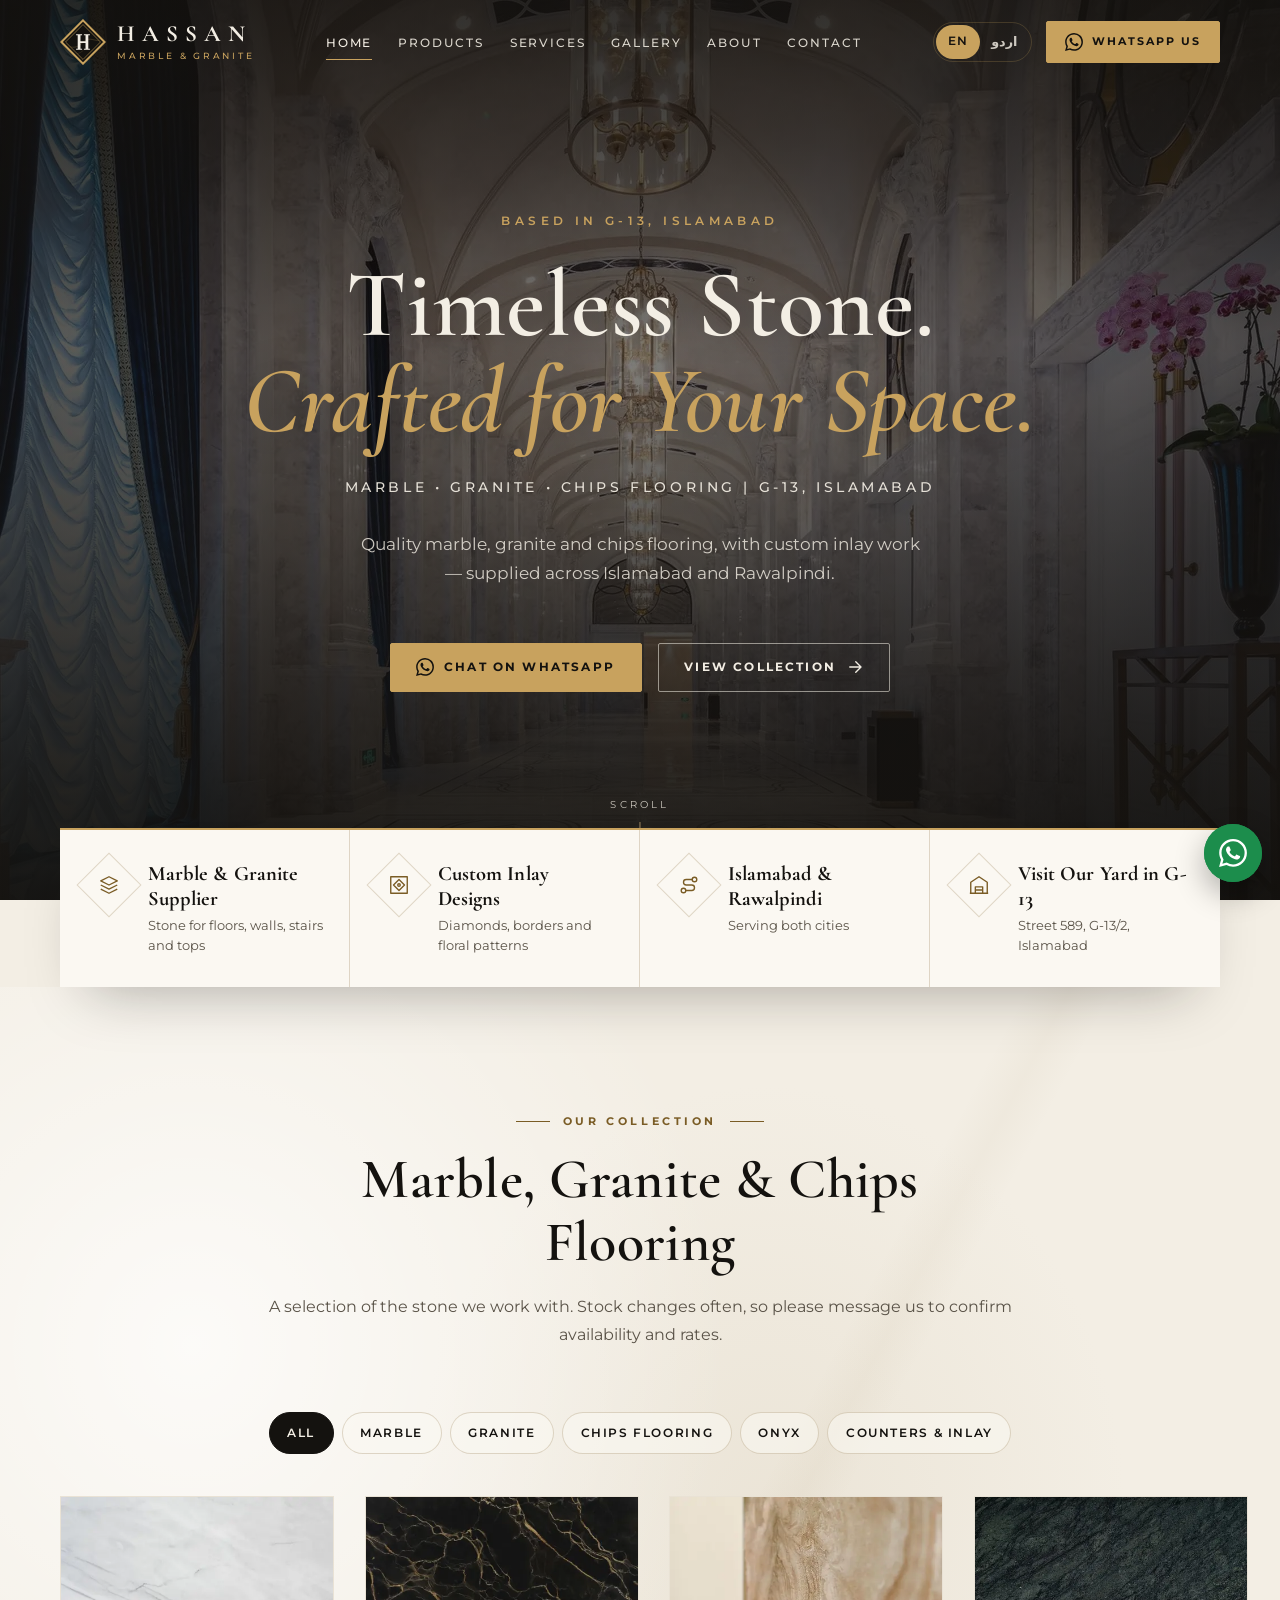
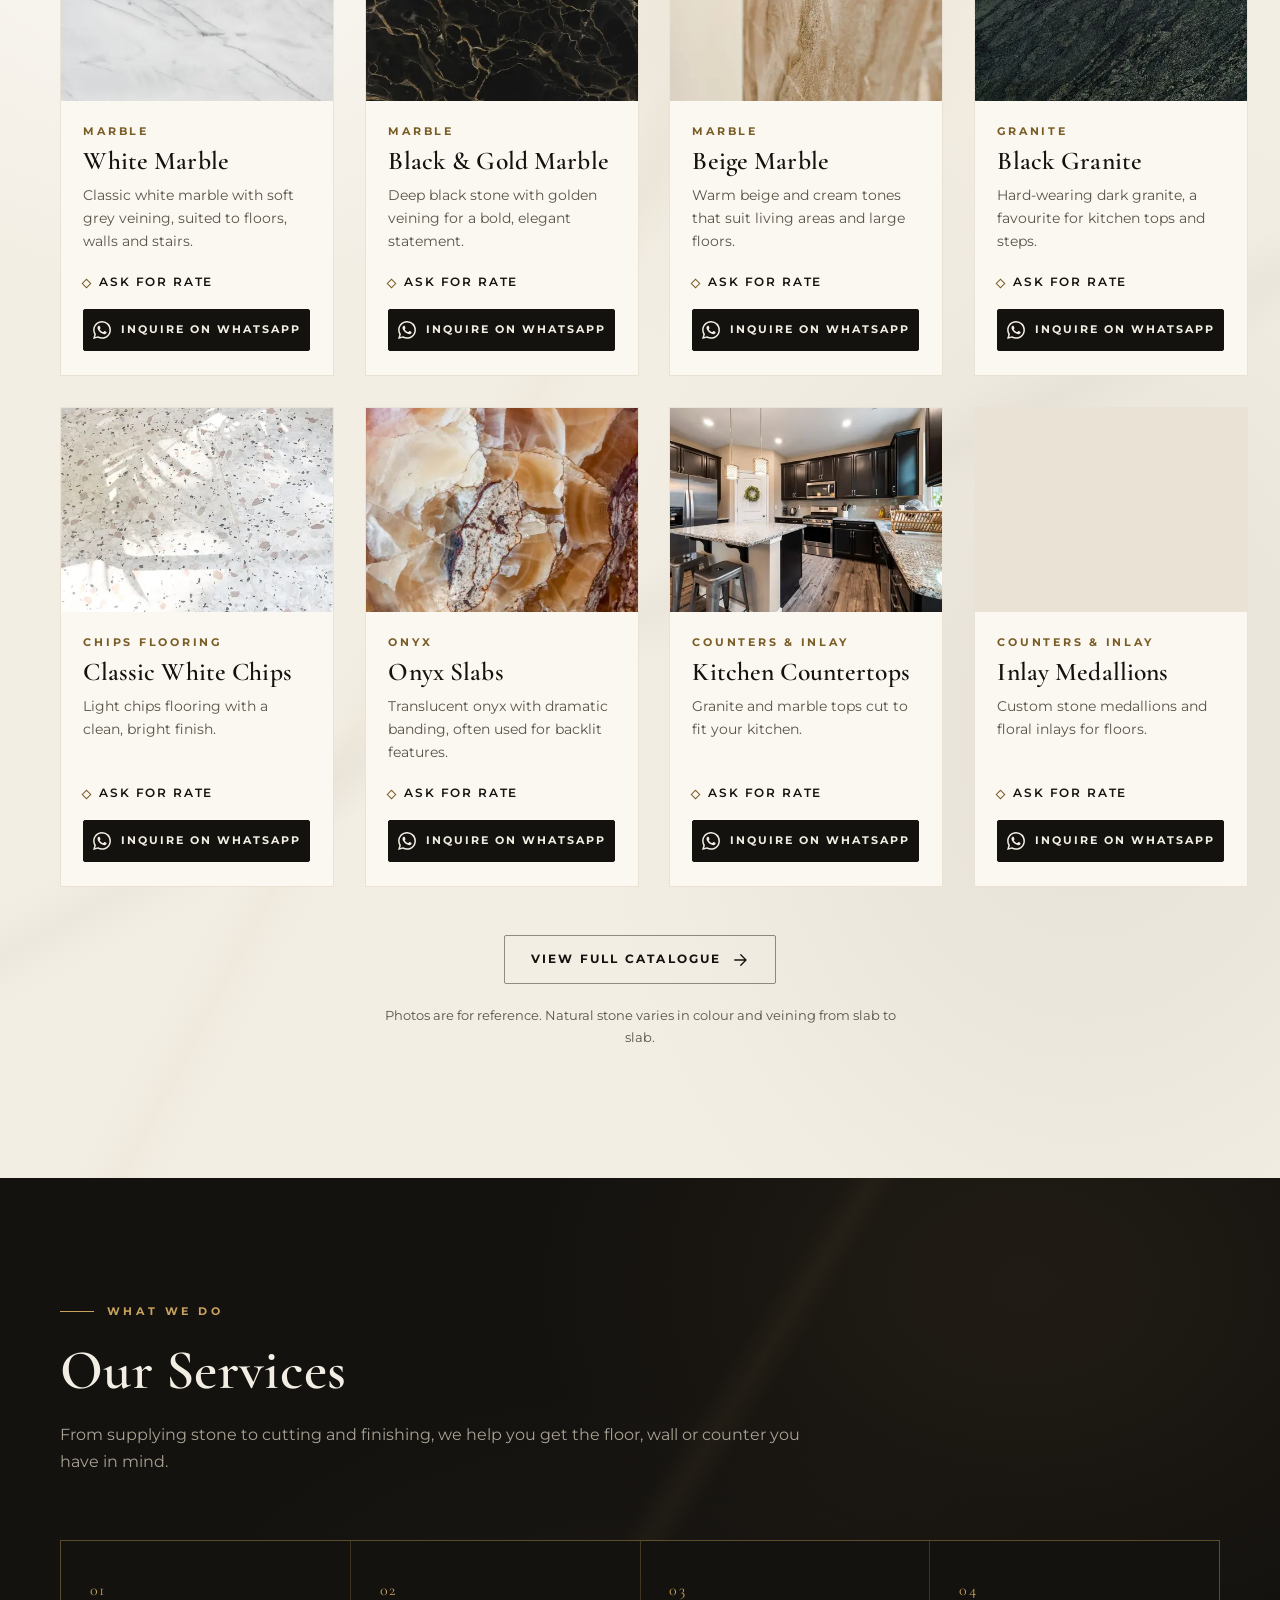
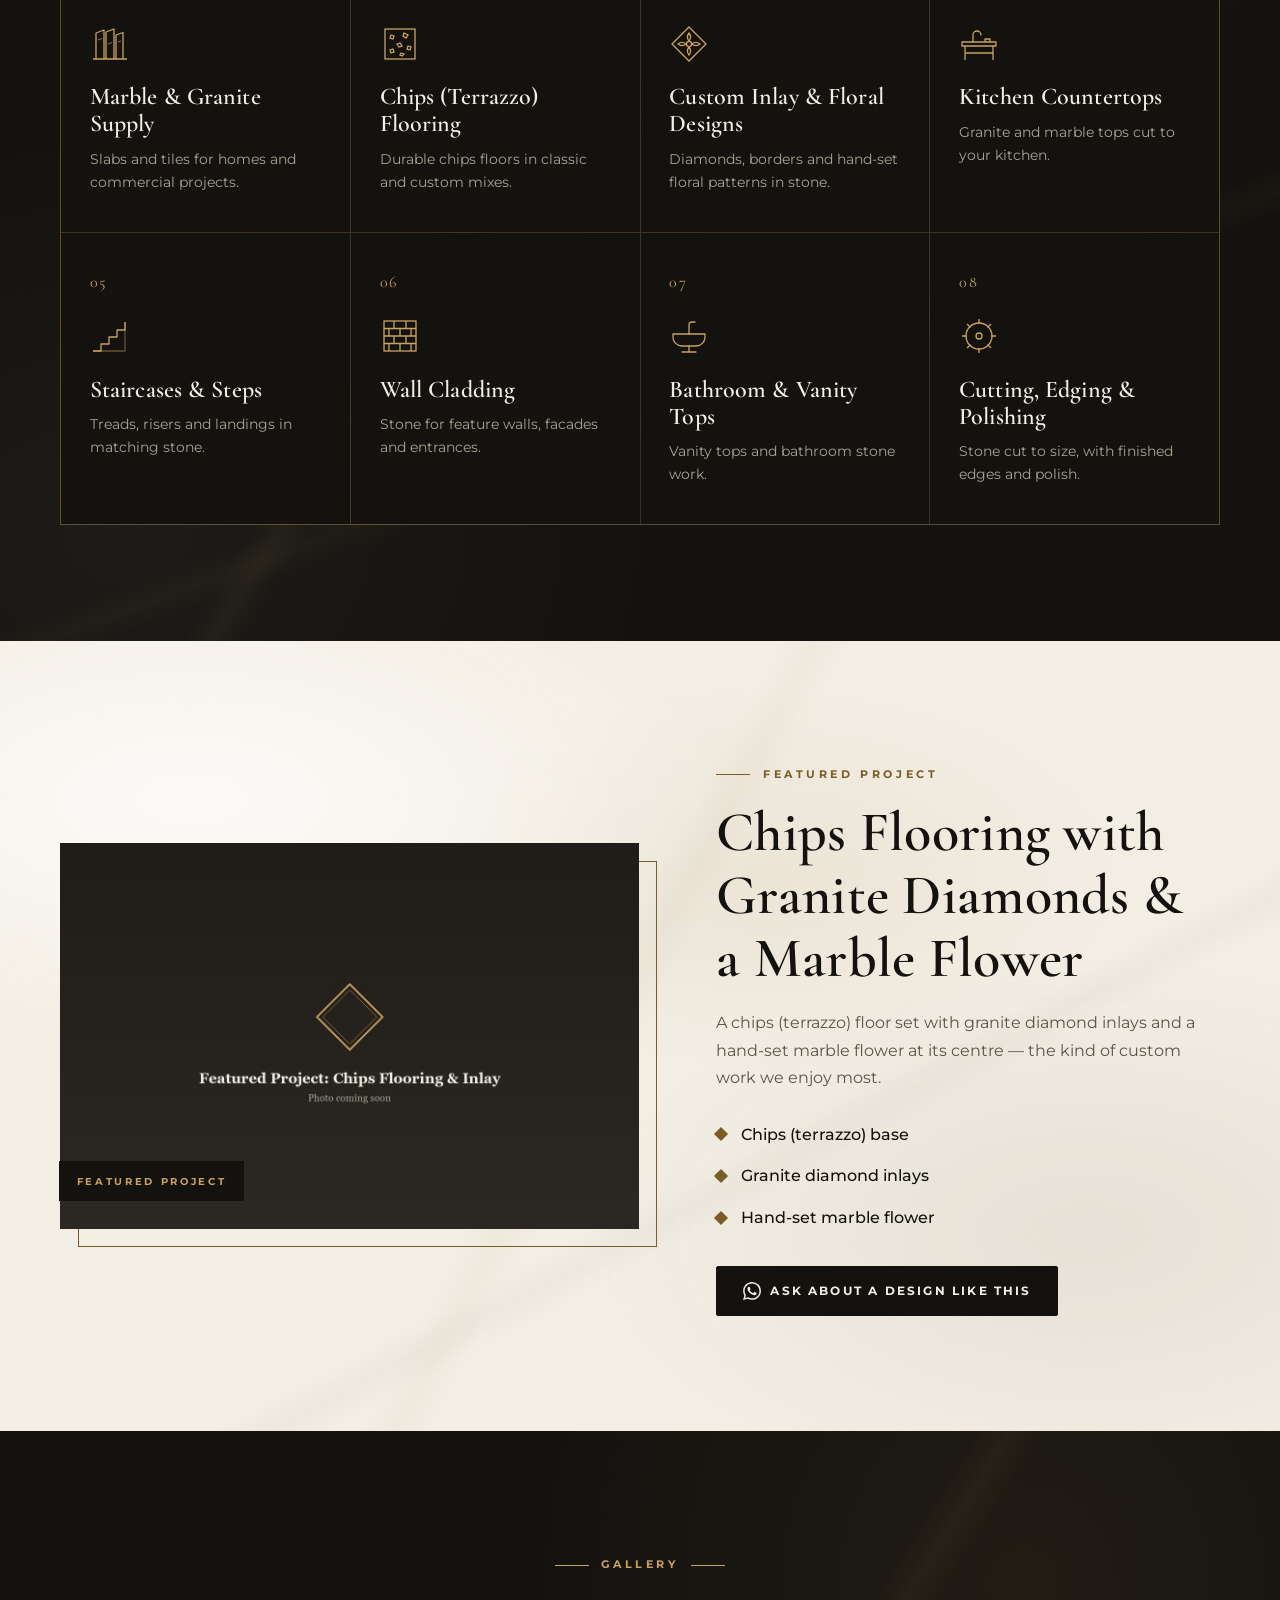
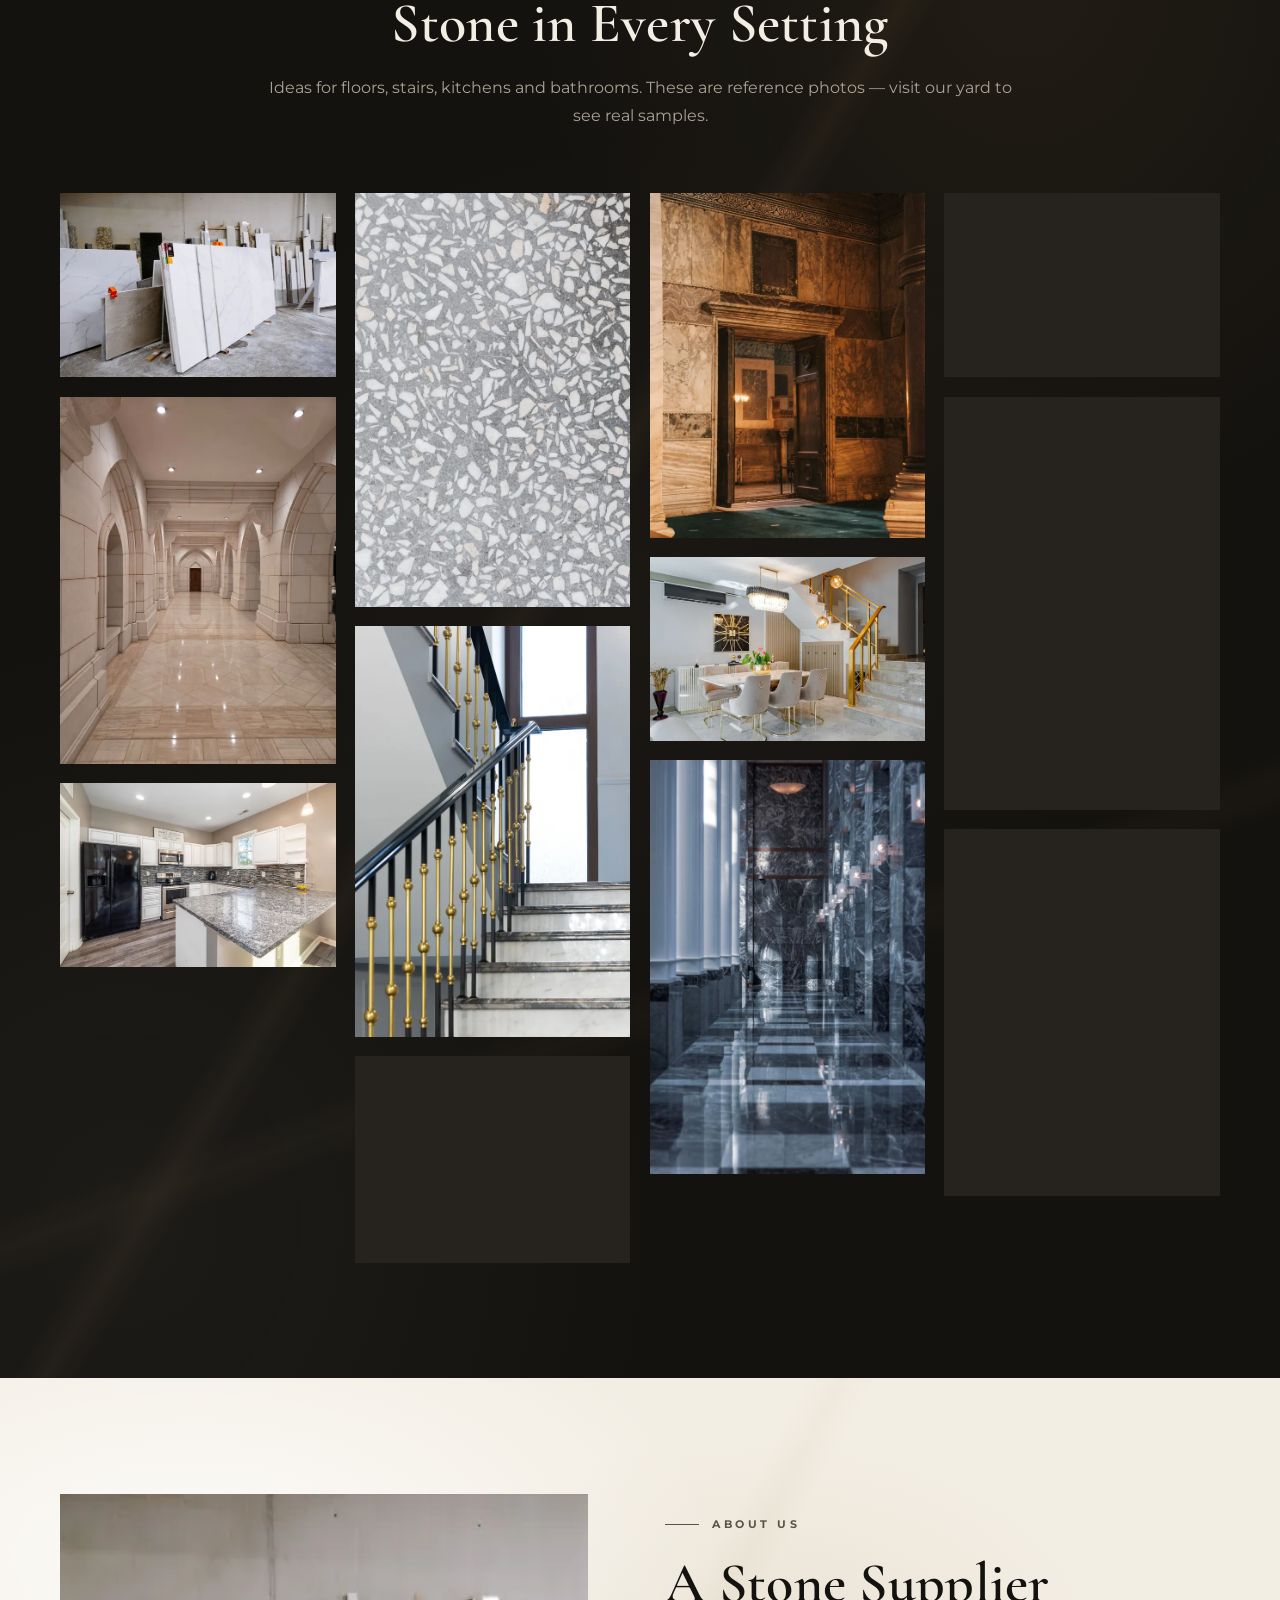
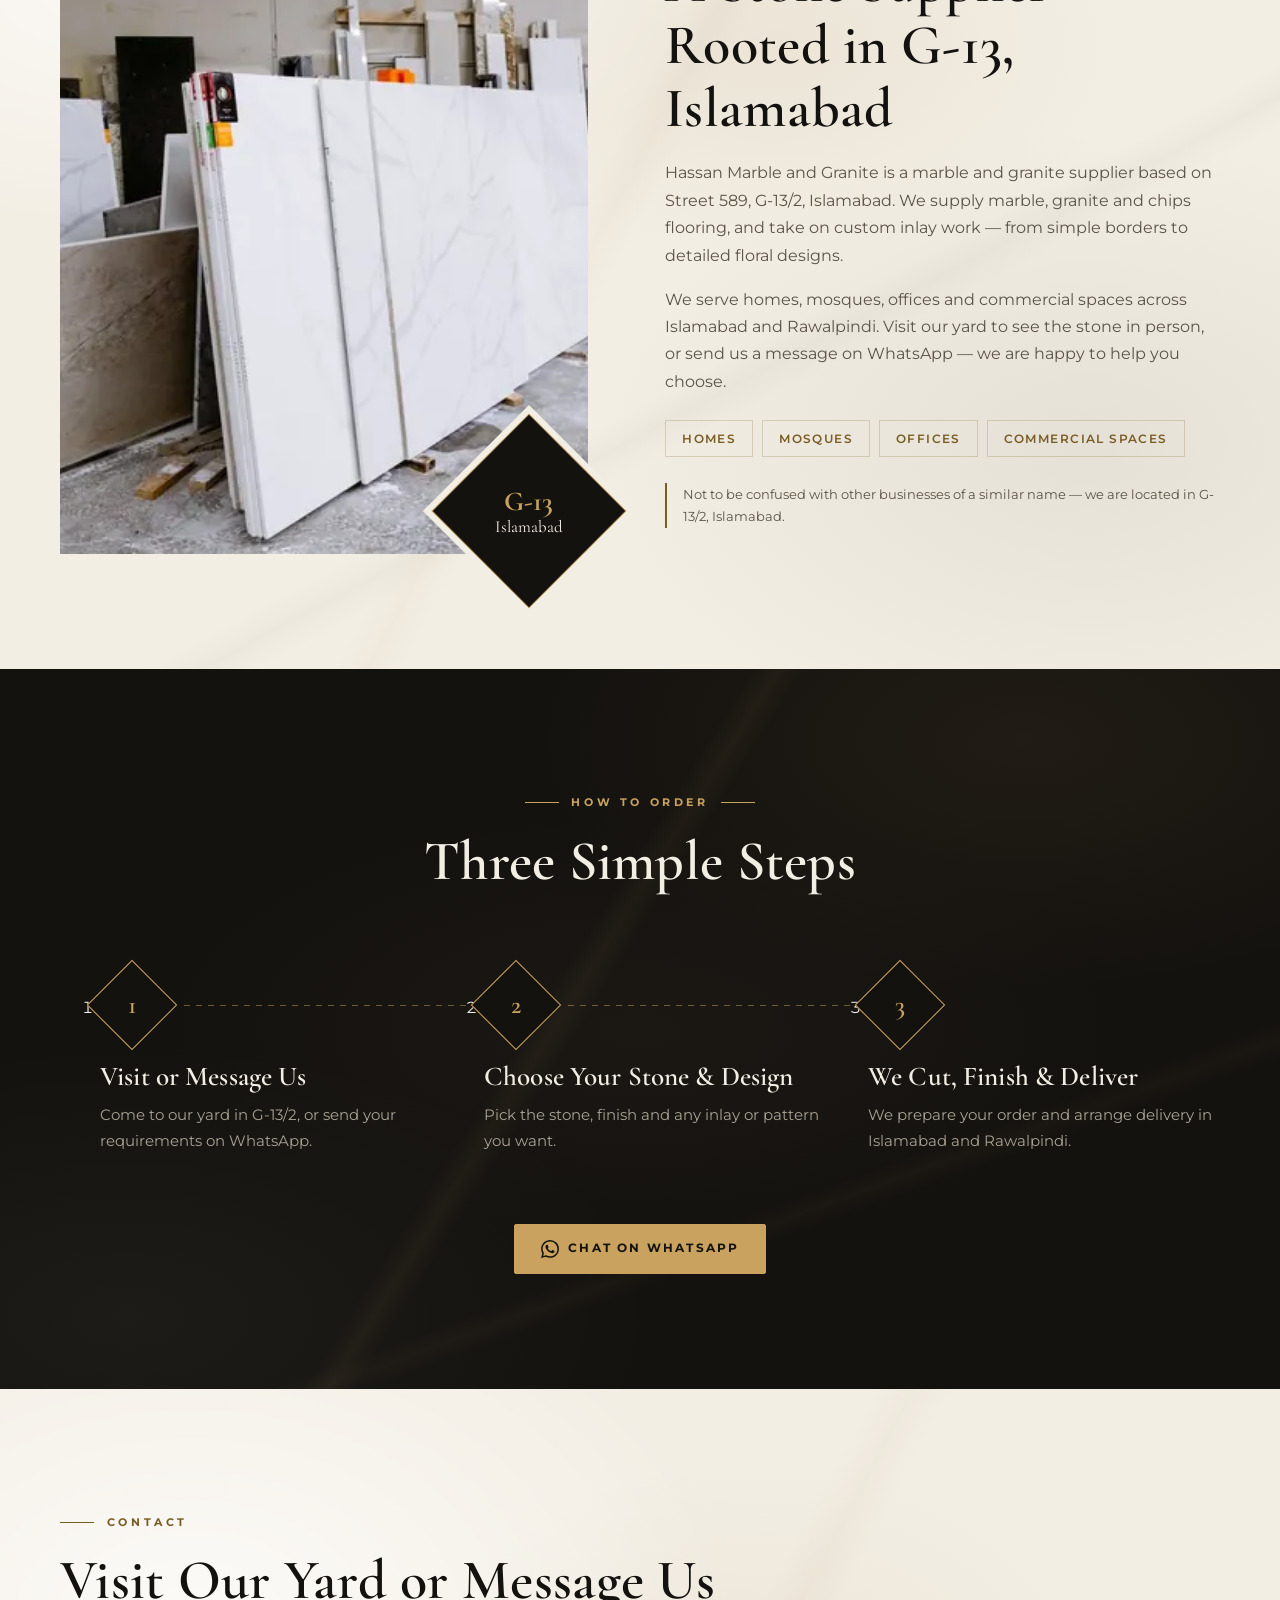
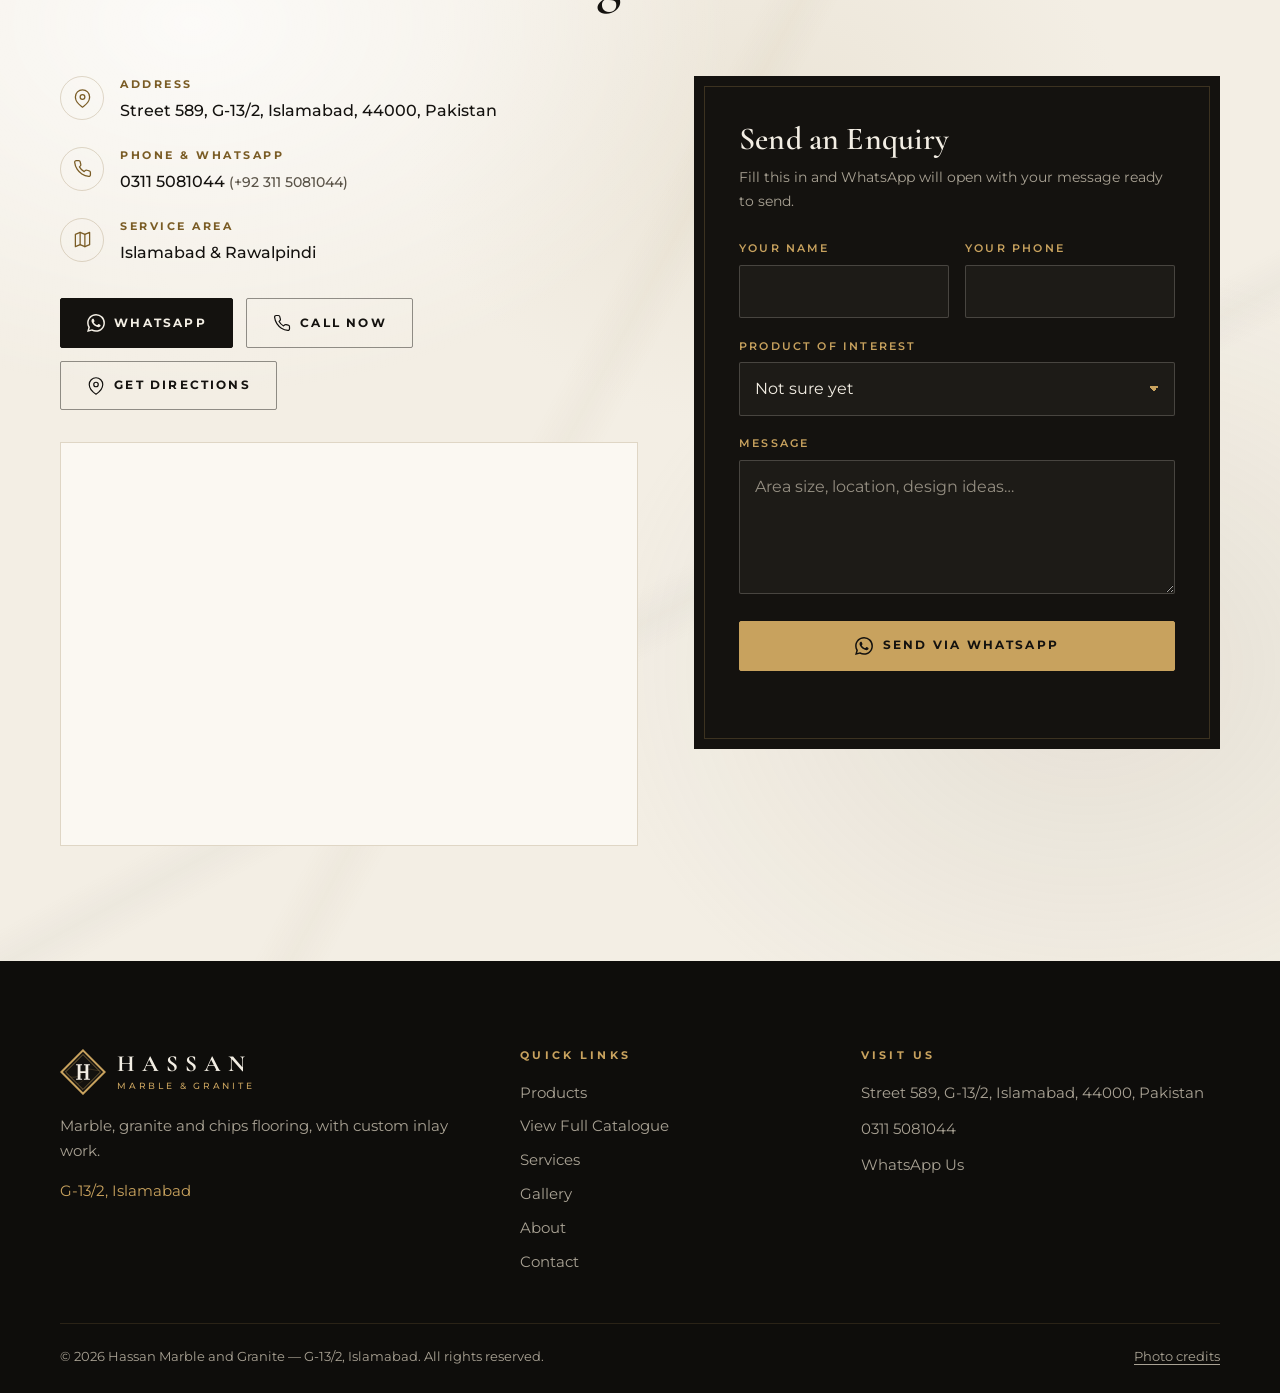
==== index.html @ e26a6dfd "Initial Website" ====
<!DOCTYPE html>
<html lang="en" dir="ltr">
<head>
  <meta charset="utf-8">
  <meta name="viewport" content="width=device-width, initial-scale=1">
  <title>Hassan Marble and Granite | Marble, Granite &amp; Chips Flooring in Islamabad (G-13)</title>
  <meta name="description" content="Hassan Marble and Granite, Street 589, G-13/2, Islamabad — marble, granite and chips (terrazzo) flooring supplier with custom inlay work. Serving Islamabad and Rawalpindi. Call or WhatsApp 0311 5081044.">
  <meta name="keywords" content="marble Islamabad, granite Islamabad, chips flooring Islamabad, marble supplier G-13, terrazzo flooring, marble Rawalpindi, granite countertops Islamabad">
  <meta name="theme-color" content="#14120F">
  <meta name="format-detection" content="telephone=no">

  <!-- PLACEHOLDER URL: replace https://USERNAME.github.io/REPO/ with your live address (see README) -->
  <link rel="canonical" href="https://USERNAME.github.io/REPO/">
  <link rel="alternate" hreflang="en" href="https://USERNAME.github.io/REPO/">
  <link rel="alternate" hreflang="x-default" href="https://USERNAME.github.io/REPO/">

  <!-- Open Graph / Twitter -->
  <meta property="og:type" content="website">
  <meta property="og:site_name" content="Hassan Marble and Granite">
  <meta property="og:title" content="Hassan Marble and Granite | Marble, Granite &amp; Chips Flooring — G-13, Islamabad">
  <meta property="og:description" content="Marble, granite and chips flooring with custom inlay work. Visit our yard at Street 589, G-13/2, Islamabad, or WhatsApp 0311 5081044.">
  <meta property="og:url" content="https://USERNAME.github.io/REPO/">
  <meta property="og:image" content="https://USERNAME.github.io/REPO/assets/images/og-image.jpg">
  <meta property="og:image:width" content="1200">
  <meta property="og:image:height" content="630">
  <meta property="og:image:alt" content="Polished marble corridor — Hassan Marble and Granite, G-13 Islamabad">
  <meta property="og:locale" content="en_PK">
  <meta property="og:locale:alternate" content="ur_PK">
  <meta name="twitter:card" content="summary_large_image">
  <meta name="twitter:title" content="Hassan Marble and Granite — G-13, Islamabad">
  <meta name="twitter:description" content="Marble, granite and chips flooring with custom inlay work in Islamabad &amp; Rawalpindi.">
  <meta name="twitter:image" content="https://USERNAME.github.io/REPO/assets/images/og-image.jpg">

  <link rel="icon" href="favicon.svg" type="image/svg+xml">
  <link rel="icon" href="favicon.ico" sizes="32x32">
  <link rel="apple-touch-icon" href="assets/icons/apple-touch-icon.png">
  <link rel="manifest" href="site.webmanifest">

  <link rel="preconnect" href="https://fonts.googleapis.com">
  <link rel="preconnect" href="https://fonts.gstatic.com" crossorigin>
  <!-- Fonts load without blocking the first paint -->
  <link rel="preload" as="style" href="https://fonts.googleapis.com/css2?family=Cormorant+Garamond:ital,wght@0,600;0,700;1,600&amp;family=Montserrat:wght@400;500;600;700&amp;display=swap" onload="this.onload=null;this.rel='stylesheet'">
  <noscript><link rel="stylesheet" href="https://fonts.googleapis.com/css2?family=Cormorant+Garamond:ital,wght@0,600;0,700;1,600&amp;family=Montserrat:wght@400;500;600;700&amp;display=swap"></noscript>
  <link rel="stylesheet" href="css/main.css">

  <!-- Mark JS as available and apply saved language direction before paint -->
  <script>(function(d){d.documentElement.className+=' js';try{if(localStorage.getItem('hmg-lang')==='ur'){d.documentElement.lang='ur';d.documentElement.dir='rtl';}}catch(e){}})(document);</script>

  <script defer src="js/config.js"></script>
  <script defer src="js/products.js"></script>
  <script defer src="js/i18n.js"></script>
  <script defer src="js/main.js"></script>
</head>
<body>
  <!-- ===== SVG ICON SPRITE (inline so it works from file:// and GitHub Pages) ===== -->
  <svg width="0" height="0" style="position:absolute" aria-hidden="true" focusable="false">
    <defs>
      <clipPath id="lm-clip"><path d="M50 12 88 50 50 88 12 50z"/></clipPath>
    </defs>
    <symbol id="logo-mark" viewBox="0 0 100 100">
      <path d="M50 3 97 50 50 97 3 50z" fill="#14120F" style="stroke:var(--logo-outer,#C8A25E)" stroke-width="4.5"/>
      <path d="M50 12 88 50 50 88 12 50z" fill="none" stroke="#C8A25E" stroke-width="1.2"/>
      <g clip-path="url(#lm-clip)" fill="none" stroke="#C8A25E" stroke-linecap="round" opacity=".5">
        <path d="M8 63c12-6 20 2 31-4s16-17 28-15 17 5 25 0" stroke-width="1"/>
        <path d="M28 82c8-8 14-6 22-13" stroke-width=".6"/>
      </g>
      <path fill="#F3EEE4" d="M35 33h13v2.5h-3.5v13.1h11V35.5H52V33h13v2.5h-3.5v29H65V67H52v-2.5h3.5V52h-11v12.5H48V67H35v-2.5h3.5v-29H35z"/>
    </symbol>
    <symbol id="i-wa" viewBox="0 0 24 24"><path fill="currentColor" d="M17.47 14.38c-.3-.15-1.76-.87-2.03-.97-.27-.1-.47-.15-.67.15-.2.3-.77.97-.94 1.16-.17.2-.35.22-.64.08-.3-.15-1.26-.46-2.39-1.48-.88-.79-1.48-1.76-1.65-2.06-.17-.3-.02-.46.13-.6.13-.14.3-.35.45-.52.15-.17.2-.3.3-.5.1-.2.05-.37-.03-.52-.07-.15-.67-1.61-.92-2.2-.24-.58-.49-.5-.67-.51h-.57c-.2 0-.52.07-.79.37-.27.3-1.04 1.02-1.04 2.48s1.07 2.88 1.21 3.07c.15.2 2.1 3.2 5.08 4.49.71.31 1.26.49 1.7.63.71.23 1.36.2 1.87.12.57-.09 1.76-.72 2-1.41.25-.7.25-1.29.18-1.42-.08-.12-.27-.2-.57-.34M12.05 21.79h-.01a9.87 9.87 0 0 1-5.03-1.38l-.36-.21-3.74.98 1-3.65-.24-.37a9.86 9.86 0 0 1-1.51-5.26c0-5.45 4.44-9.88 9.89-9.88 2.64 0 5.12 1.03 6.99 2.9a9.83 9.83 0 0 1 2.89 6.99c0 5.45-4.44 9.88-9.88 9.88m8.41-18.3A11.82 11.82 0 0 0 12.05 0C5.5 0 .16 5.34.16 11.89c0 2.1.55 4.14 1.59 5.95L.06 24l6.3-1.65a11.88 11.88 0 0 0 5.68 1.45h.01c6.55 0 11.89-5.34 11.89-11.9 0-3.18-1.24-6.16-3.48-8.41z"/></symbol>
    <symbol id="i-phone" viewBox="0 0 24 24"><path fill="none" stroke="currentColor" stroke-width="1.6" stroke-linecap="round" stroke-linejoin="round" d="M22 16.92v3a2 2 0 0 1-2.18 2 19.8 19.8 0 0 1-8.63-3.07 19.5 19.5 0 0 1-6-6A19.8 19.8 0 0 1 2.12 4.18 2 2 0 0 1 4.11 2h3a2 2 0 0 1 2 1.72c.13.96.36 1.9.7 2.81a2 2 0 0 1-.45 2.11L8.09 9.91a16 16 0 0 0 6 6l1.27-1.27a2 2 0 0 1 2.11-.45c.91.34 1.85.57 2.81.7A2 2 0 0 1 22 16.92z"/></symbol>
    <symbol id="i-pin" viewBox="0 0 24 24"><g fill="none" stroke="currentColor" stroke-width="1.6" stroke-linecap="round" stroke-linejoin="round"><path d="M21 10c0 7-9 13-9 13S3 17 3 10a9 9 0 0 1 18 0z"/><circle cx="12" cy="10" r="3"/></g></symbol>
    <symbol id="i-clock" viewBox="0 0 24 24"><g fill="none" stroke="currentColor" stroke-width="1.6" stroke-linecap="round"><circle cx="12" cy="12" r="9.5"/><path d="M12 6.5V12l3.5 2"/></g></symbol>
    <symbol id="i-mail" viewBox="0 0 24 24"><g fill="none" stroke="currentColor" stroke-width="1.6" stroke-linejoin="round"><rect x="2.5" y="4.5" width="19" height="15" rx="1"/><path d="m3 5.5 9 7 9-7"/></g></symbol>
    <symbol id="i-area" viewBox="0 0 24 24"><g fill="none" stroke="currentColor" stroke-width="1.6" stroke-linecap="round" stroke-linejoin="round"><path d="M9 3 3 5.5v15.5l6-2.5 6 2.5 6-2.5V3l-6 2.5z"/><path d="M9 3v15.5M15 5.5V21"/></g></symbol>
    <symbol id="i-zoom" viewBox="0 0 24 24"><g fill="none" stroke="currentColor" stroke-width="1.8" stroke-linecap="round"><circle cx="11" cy="11" r="7"/><path d="m20.5 20.5-4.5-4.5M11 8v6M8 11h6"/></g></symbol>
    <symbol id="i-up" viewBox="0 0 24 24"><path fill="none" stroke="currentColor" stroke-width="1.8" stroke-linecap="round" stroke-linejoin="round" d="M12 19V5M5 12l7-7 7 7"/></symbol>
    <symbol id="i-chev-left" viewBox="0 0 24 24"><path fill="none" stroke="currentColor" stroke-width="1.8" stroke-linecap="round" stroke-linejoin="round" d="m15 18-6-6 6-6"/></symbol>
    <symbol id="i-chev-right" viewBox="0 0 24 24"><path fill="none" stroke="currentColor" stroke-width="1.8" stroke-linecap="round" stroke-linejoin="round" d="m9 18 6-6-6-6"/></symbol>
    <symbol id="i-close" viewBox="0 0 24 24"><path fill="none" stroke="currentColor" stroke-width="1.8" stroke-linecap="round" d="M18 6 6 18M6 6l12 12"/></symbol>
    <symbol id="i-arrow" viewBox="0 0 24 24"><path fill="none" stroke="currentColor" stroke-width="1.8" stroke-linecap="round" stroke-linejoin="round" d="M5 12h14M13 5l7 7-7 7"/></symbol>
    <symbol id="i-fb" viewBox="0 0 24 24"><path fill="currentColor" d="M14 8.5V6.6c0-.8.2-1.3 1.4-1.3H17V2.2c-.3 0-1.3-.2-2.4-.2-2.4 0-4 1.5-4 4.1v2.4H8v3.4h2.6V22H14v-10.1h2.7l.4-3.4H14z"/></symbol>
    <symbol id="i-ig" viewBox="0 0 24 24"><g fill="none" stroke="currentColor" stroke-width="1.7"><rect x="3" y="3" width="18" height="18" rx="5"/><circle cx="12" cy="12" r="4"/><circle cx="17.3" cy="6.7" r=".6" fill="currentColor"/></g></symbol>
    <!-- trust icons -->
    <symbol id="t-layers" viewBox="0 0 24 24"><g fill="none" stroke="currentColor" stroke-width="1.5" stroke-linejoin="round"><path d="m12 3 9 4.5-9 4.5-9-4.5z"/><path d="m3 12 9 4.5 9-4.5M3 16.5 12 21l9-4.5"/></g></symbol>
    <symbol id="t-inlay" viewBox="0 0 24 24"><g fill="none" stroke="currentColor" stroke-width="1.5" stroke-linejoin="round"><rect x="3" y="3" width="18" height="18"/><path d="m12 6 6 6-6 6-6-6z"/><circle cx="12" cy="12" r="1.4"/></g></symbol>
    <symbol id="t-route" viewBox="0 0 24 24"><g fill="none" stroke="currentColor" stroke-width="1.5" stroke-linecap="round" stroke-linejoin="round"><circle cx="6" cy="18" r="2.5"/><circle cx="18" cy="6" r="2.5"/><path d="M8.5 18H15a3 3 0 0 0 0-6H9a3 3 0 0 1 0-6h6.5"/></g></symbol>
    <symbol id="t-yard" viewBox="0 0 24 24"><g fill="none" stroke="currentColor" stroke-width="1.5" stroke-linejoin="round"><path d="M3 21V9l9-6 9 6v12"/><path d="M8 21v-7h8v7M2 21h20M8 17.5h8"/></g></symbol>
    <!-- service icons -->
    <symbol id="s-slabs" viewBox="0 0 40 40"><g fill="none" stroke="currentColor" stroke-width="1.3" stroke-linejoin="round"><path d="M6 35V9l8-3v29M16 35V8l8-3v30M26 35V11l7-2.5V35M3 35h34"/><path d="M8 16l4-1.5M18 20l4-1.5M28 18l3-1" opacity=".6"/></g></symbol>
    <symbol id="s-chips" viewBox="0 0 40 40"><g fill="none" stroke="currentColor" stroke-width="1.3"><rect x="5" y="5" width="30" height="30"/><path d="M11 11l3 1-1 3-3-1zM24 9l4 2-2 3-3-2zM17 20l3-1 2 3-3 1zM28 22l3 1-1 3-3-1zM10 26l3-1 1 3-3 1zM21 29l3 1-2 2-2-1z"/></g></symbol>
    <symbol id="s-inlay" viewBox="0 0 40 40"><g fill="none" stroke="currentColor" stroke-width="1.3"><path d="m20 3 17 17-17 17L3 20z"/><circle cx="20" cy="20" r="2.6"/><path d="M20 17.4c-2-3-2-6 0-8.4 2 2.4 2 5.4 0 8.4zM20 22.6c-2 3-2 6 0 8.4 2-2.4 2-5.4 0-8.4zM17.4 20c-3-2-6-2-8.4 0 2.4 2 5.4 2 8.4 0zM22.6 20c3-2 6-2 8.4 0-2.4 2-5.4 2-8.4 0z"/></g></symbol>
    <symbol id="s-kitchen" viewBox="0 0 40 40"><g fill="none" stroke="currentColor" stroke-width="1.3" stroke-linejoin="round"><path d="M3 18h34v4H3zM6 22v14M34 22v14M6 29h28"/><path d="M14 18v-7a4 4 0 0 1 8 0" stroke-linecap="round"/><path d="M26 18v-3h5v3"/></g></symbol>
    <symbol id="s-stairs" viewBox="0 0 40 40"><g fill="none" stroke="currentColor" stroke-width="1.3" stroke-linejoin="round"><path d="M3 35h8v-7h8v-7h8v-7h8V6"/><path d="M3 35h32V6" opacity=".45"/></g></symbol>
    <symbol id="s-wall" viewBox="0 0 40 40"><g fill="none" stroke="currentColor" stroke-width="1.3"><rect x="4" y="5" width="32" height="30"/><path d="M4 12.5h32M4 20h32M4 27.5h32M14 5v7.5M26 5v7.5M9 12.5V20M20 12.5V20M31 12.5V20M14 20v7.5M26 20v7.5M9 27.5V35M20 27.5V35M31 27.5V35"/></g></symbol>
    <symbol id="s-vanity" viewBox="0 0 40 40"><g fill="none" stroke="currentColor" stroke-width="1.3" stroke-linejoin="round" stroke-linecap="round"><path d="M4 18h32v3a9 9 0 0 1-9 9H13a9 9 0 0 1-9-9z"/><path d="M20 18V9a3 3 0 0 1 3-3h3M13 36h14M20 30v6"/></g></symbol>
    <symbol id="s-cut" viewBox="0 0 40 40"><g fill="none" stroke="currentColor" stroke-width="1.3"><circle cx="20" cy="20" r="13"/><circle cx="20" cy="20" r="3"/><path d="M20 3v5M20 32v5M3 20h5M32 20h5M8 8l3.5 3.5M28.5 28.5 32 32M32 8l-3.5 3.5M11.5 28.5 8 32"/></g></symbol>
  </svg>

  <!-- Loading transition (fades out automatically, even without JS) -->
  <div class="loader" aria-hidden="true">
    <svg viewBox="0 0 100 100">
      <path class="lm-outer" d="M50 3 97 50 50 97 3 50z" fill="none" stroke="#C8A25E" stroke-width="3"/>
      <path fill="#F3EEE4" d="M35 33h13v2.5h-3.5v13.1h11V35.5H52V33h13v2.5h-3.5v29H65V67H52v-2.5h3.5V52h-11v12.5H48V67H35v-2.5h3.5v-29H35z"/>
    </svg>
  </div>

  <a class="skip-link" href="#main" data-i18n="skip">Skip to content</a>

  <!-- ===================== HEADER ===================== -->
  <header class="site-header">
    <div class="container nav">
      <a class="brand" href="#home">
        <svg class="brand__mark" viewBox="0 0 100 100" aria-hidden="true"><use href="#logo-mark"></use></svg>
        <span class="brand__text" lang="en"><span class="brand__name">HASSAN</span> <span class="brand__sub">MARBLE &amp; GRANITE</span></span>
      </a>

      <nav class="nav__menu" id="site-menu" data-i18n-attr="aria-label:nav.label" aria-label="Main navigation">
        <ul class="nav__links">
          <li><a class="nav__link u-link" href="#home" data-i18n="nav.home">Home</a></li>
          <li><a class="nav__link u-link" href="#products" data-i18n="nav.products">Products</a></li>
          <li><a class="nav__link u-link" href="#services" data-i18n="nav.services">Services</a></li>
          <li><a class="nav__link u-link" href="#gallery" data-i18n="nav.gallery">Gallery</a></li>
          <li><a class="nav__link u-link" href="#about" data-i18n="nav.about">About</a></li>
          <li><a class="nav__link u-link" href="#contact" data-i18n="nav.contact">Contact</a></li>
        </ul>
        <a class="btn btn--gold nav__menu-wa" data-wa="wa.general" href="https://wa.me/923115081044" target="_blank" rel="noopener">
          <svg aria-hidden="true"><use href="#i-wa"></use></svg><span data-i18n="nav.whatsapp">WhatsApp Us</span>
        </a>
      </nav>

      <div class="nav__actions">
        <div class="lang-switch" role="group" data-i18n-attr="aria-label:lang.label" aria-label="Language">
          <button type="button" data-lang="en" aria-pressed="true" lang="en">EN</button>
          <button type="button" data-lang="ur" aria-pressed="false" lang="ur">اردو</button>
        </div>
        <a class="btn btn--gold btn--sm nav__wa" data-wa="wa.general" href="https://wa.me/923115081044" target="_blank" rel="noopener">
          <svg aria-hidden="true"><use href="#i-wa"></use></svg><span data-i18n="nav.whatsapp">WhatsApp Us</span>
        </a>
        <button type="button" class="burger" aria-expanded="false" aria-controls="site-menu" data-i18n-attr="aria-label:menu.open" aria-label="Open menu"><span></span></button>
      </div>
    </div>
  </header>

  <main id="main" tabindex="-1">
    <!-- ===================== HERO ===================== -->
    <section class="hero" id="home" aria-labelledby="hero-title">
      <div class="hero__media">
        <picture>
          <source type="image/webp" srcset="assets/images/hero-marble-corridor-900.webp 900w, assets/images/hero-marble-corridor.webp 1600w" sizes="100vw">
          <img src="assets/images/hero-marble-corridor.jpg" srcset="assets/images/hero-marble-corridor-900.jpg 900w, assets/images/hero-marble-corridor.jpg 1600w" sizes="100vw"
               width="1600" height="900" fetchpriority="high" decoding="async"
               alt="Luxurious marble corridor with polished floor and chandeliers" data-i18n-attr="alt:hero.alt">
        </picture>
      </div>
      <div class="container hero__inner">
        <p class="hero__eyebrow hero-in" data-i18n="hero.eyebrow">Based in G-13, Islamabad</p>
        <h1 class="hero__title hero-in" id="hero-title" style="--d:.1s">
          <span data-i18n="hero.title1">Timeless Stone.</span>
          <em data-i18n="hero.title2">Crafted for Your Space.</em>
        </h1>
        <p class="hero__sub hero-in" style="--d:.2s" data-i18n="hero.sub">Marble • Granite • Chips Flooring | G-13, Islamabad</p>
        <p class="hero__lead hero-in" style="--d:.28s" data-i18n="hero.lead">Quality marble, granite and chips flooring, with custom inlay work — supplied across Islamabad and Rawalpindi.</p>
        <div class="hero__ctas hero-in" style="--d:.36s">
          <a class="btn btn--gold" data-wa="wa.general" href="https://wa.me/923115081044" target="_blank" rel="noopener">
            <svg aria-hidden="true"><use href="#i-wa"></use></svg><span data-i18n="hero.cta1">Chat on WhatsApp</span>
          </a>
          <a class="btn btn--ghost-light" href="#products"><span data-i18n="hero.cta2">View Collection</span><svg class="flip-rtl" aria-hidden="true"><use href="#i-arrow"></use></svg></a>
        </div>
      </div>
      <a class="scroll-cue" href="#products" aria-hidden="true" tabindex="-1"><span data-i18n="hero.scroll">Scroll</span><span class="scroll-cue__line"></span></a>
    </section>

    <!-- ===================== TRUST STRIP ===================== -->
    <section class="trust" aria-labelledby="trust-title">
      <div class="container">
        <h2 class="visually-hidden" id="trust-title" data-i18n="trust.heading">Why choose Hassan Marble and Granite</h2>
        <ul class="trust__grid reveal">
          <li class="trust__item">
            <span class="trust__icon"><svg aria-hidden="true"><use href="#t-layers"></use></svg></span>
            <div><h3 class="trust__title" data-i18n="trust.1">Marble &amp; Granite Supplier</h3><p class="trust__text" data-i18n="trust.1d">Stone for floors, walls, stairs and tops</p></div>
          </li>
          <li class="trust__item">
            <span class="trust__icon"><svg aria-hidden="true"><use href="#t-inlay"></use></svg></span>
            <div><h3 class="trust__title" data-i18n="trust.2">Custom Inlay Designs</h3><p class="trust__text" data-i18n="trust.2d">Diamonds, borders and floral patterns</p></div>
          </li>
          <li class="trust__item">
            <span class="trust__icon"><svg aria-hidden="true"><use href="#t-route"></use></svg></span>
            <div><h3 class="trust__title" data-i18n="trust.3">Islamabad &amp; Rawalpindi</h3><p class="trust__text" data-i18n="trust.3d">Serving both cities</p></div>
          </li>
          <li class="trust__item">
            <span class="trust__icon"><svg aria-hidden="true"><use href="#t-yard"></use></svg></span>
            <div><h3 class="trust__title" data-i18n="trust.4">Visit Our Yard in G-13</h3><p class="trust__text" data-i18n="trust.4d">Street 589, G-13/2, Islamabad</p></div>
          </li>
        </ul>
      </div>
    </section>

    <!-- ===================== PRODUCTS (featured) ===================== -->
    <section class="section marble-light" id="products" aria-labelledby="products-title">
      <div class="container">
        <header class="section-head section-head--center reveal">
          <p class="eyebrow" data-i18n="products.eyebrow">Our Collection</p>
          <h2 class="section-title" id="products-title" data-i18n="products.title">Marble, Granite &amp; Chips Flooring</h2>
          <p class="section-lead" data-i18n="products.lead">A selection of the stone we work with. Stock changes often, so please message us to confirm availability and rates.</p>
        </header>
        <div class="filters" data-filters="home-grid" role="group" data-i18n-attr="aria-label:products.filterLabel" aria-label="Filter products by category"></div>
        <div class="product-grid product-grid--4" id="home-grid" data-products="featured" aria-live="polite"></div>
        <div class="products__more">
          <a class="btn btn--ghost-dark" href="products.html"><span data-i18n="products.viewAll">View Full Catalogue</span><svg class="flip-rtl" aria-hidden="true"><use href="#i-arrow"></use></svg></a>
          <p class="products__note" data-i18n="products.note">Photos are for reference. Natural stone varies in colour and veining from slab to slab.</p>
        </div>
      </div>
    </section>

    <!-- ===================== SERVICES ===================== -->
    <section class="section section--dark marble-dark" id="services" aria-labelledby="services-title">
      <div class="container">
        <header class="section-head reveal">
          <p class="eyebrow" data-i18n="services.eyebrow">What We Do</p>
          <h2 class="section-title" id="services-title" data-i18n="services.title">Our Services</h2>
          <p class="section-lead" data-i18n="services.lead">From supplying stone to cutting and finishing, we help you get the floor, wall or counter you have in mind.</p>
        </header>
        <ul class="services-grid">
          <li class="service reveal"><span class="service__num">01</span><svg class="service__icon" aria-hidden="true"><use href="#s-slabs"></use></svg><h3 class="service__title" data-i18n="s1.t">Marble &amp; Granite Supply</h3><p class="service__text" data-i18n="s1.d">Slabs and tiles for homes and commercial projects.</p></li>
          <li class="service reveal" style="--d:.06s"><span class="service__num">02</span><svg class="service__icon" aria-hidden="true"><use href="#s-chips"></use></svg><h3 class="service__title" data-i18n="s2.t">Chips (Terrazzo) Flooring</h3><p class="service__text" data-i18n="s2.d">Durable chips floors in classic and custom mixes.</p></li>
          <li class="service reveal" style="--d:.12s"><span class="service__num">03</span><svg class="service__icon" aria-hidden="true"><use href="#s-inlay"></use></svg><h3 class="service__title" data-i18n="s3.t">Custom Inlay &amp; Floral Designs</h3><p class="service__text" data-i18n="s3.d">Diamonds, borders and hand-set floral patterns in stone.</p></li>
          <li class="service reveal" style="--d:.18s"><span class="service__num">04</span><svg class="service__icon" aria-hidden="true"><use href="#s-kitchen"></use></svg><h3 class="service__title" data-i18n="s4.t">Kitchen Countertops</h3><p class="service__text" data-i18n="s4.d">Granite and marble tops cut to your kitchen.</p></li>
          <li class="service reveal"><span class="service__num">05</span><svg class="service__icon" aria-hidden="true"><use href="#s-stairs"></use></svg><h3 class="service__title" data-i18n="s5.t">Staircases &amp; Steps</h3><p class="service__text" data-i18n="s5.d">Treads, risers and landings in matching stone.</p></li>
          <li class="service reveal" style="--d:.06s"><span class="service__num">06</span><svg class="service__icon" aria-hidden="true"><use href="#s-wall"></use></svg><h3 class="service__title" data-i18n="s6.t">Wall Cladding</h3><p class="service__text" data-i18n="s6.d">Stone for feature walls, facades and entrances.</p></li>
          <li class="service reveal" style="--d:.12s"><span class="service__num">07</span><svg class="service__icon" aria-hidden="true"><use href="#s-vanity"></use></svg><h3 class="service__title" data-i18n="s7.t">Bathroom &amp; Vanity Tops</h3><p class="service__text" data-i18n="s7.d">Vanity tops and bathroom stone work.</p></li>
          <li class="service reveal" style="--d:.18s"><span class="service__num">08</span><svg class="service__icon" aria-hidden="true"><use href="#s-cut"></use></svg><h3 class="service__title" data-i18n="s8.t">Cutting, Edging &amp; Polishing</h3><p class="service__text" data-i18n="s8.d">Stone cut to size, with finished edges and polish.</p></li>
        </ul>
      </div>
    </section>

    <!-- ===================== FEATURED PROJECT ===================== -->
    <section class="section marble-light" id="featured" aria-labelledby="featured-title">
      <div class="container featured__grid">
        <figure class="featured__media reveal">
          <div class="featured__frame">
            <!-- Replace assets/images/chips-flooring-inlay.jpg with your own photo (same filename) -->
            <img src="assets/images/chips-flooring-inlay.jpg" width="1200" height="800" loading="lazy" decoding="async"
                 alt="Chips flooring with granite diamond inlays and a marble flower design, by Hassan Marble and Granite" data-i18n-attr="alt:featured.alt">
          </div>
          <figcaption class="featured__badge" data-i18n="featured.eyebrow">Featured Project</figcaption>
        </figure>
        <div class="featured__text reveal" style="--d:.1s">
          <p class="eyebrow" data-i18n="featured.eyebrow">Featured Project</p>
          <h2 class="section-title" id="featured-title" data-i18n="featured.title">Chips Flooring with Granite Diamonds &amp; a Marble Flower</h2>
          <p class="section-lead" data-i18n="featured.text">A chips (terrazzo) floor set with granite diamond inlays and a hand-set marble flower at its centre — the kind of custom work we enjoy most.</p>
          <ul class="featured__points">
            <li data-i18n="featured.p1">Chips (terrazzo) base</li>
            <li data-i18n="featured.p2">Granite diamond inlays</li>
            <li data-i18n="featured.p3">Hand-set marble flower</li>
          </ul>
          <a class="btn btn--dark" data-wa="wa.featured" href="https://wa.me/923115081044" target="_blank" rel="noopener">
            <svg aria-hidden="true"><use href="#i-wa"></use></svg><span data-i18n="featured.cta">Ask About a Design Like This</span>
          </a>
        </div>
      </div>
    </section>

    <!-- ===================== GALLERY ===================== -->
    <section class="section section--dark marble-dark" id="gallery" aria-labelledby="gallery-title">
      <div class="container">
        <header class="section-head section-head--center reveal">
          <p class="eyebrow" data-i18n="gallery.eyebrow">Gallery</p>
          <h2 class="section-title" id="gallery-title" data-i18n="gallery.title">Stone in Every Setting</h2>
          <p class="section-lead" data-i18n="gallery.lead">Ideas for floors, stairs, kitchens and bathrooms. These are reference photos — visit our yard to see real samples.</p>
        </header>
        <div class="gallery" data-gallery></div>
      </div>
    </section>

    <!-- ===================== ABOUT ===================== -->
    <section class="section marble-light" id="about" aria-labelledby="about-title">
      <div class="container about__grid">
        <div class="about__media reveal">
          <div class="frame">
            <picture>
              <source type="image/webp" srcset="assets/images/gallery/marble-granite-slabs-yard-640.webp 640w, assets/images/gallery/marble-granite-slabs-yard.webp 1200w" sizes="(min-width: 940px) 45vw, 100vw">
              <img src="assets/images/gallery/marble-granite-slabs-yard.jpg" width="1200" height="800" loading="lazy" decoding="async"
                   alt="Rows of marble and granite slabs standing in a stone yard" data-i18n-attr="alt:about.alt">
            </picture>
          </div>
          <div class="about__stamp" aria-hidden="true"><span><b>G-13</b><span data-i18n="about.stamp">Islamabad</span></span></div>
        </div>
        <div class="about__text reveal" style="--d:.1s">
          <p class="eyebrow" data-i18n="about.eyebrow">About Us</p>
          <h2 class="section-title" id="about-title" data-i18n="about.title">A Stone Supplier Rooted in G-13, Islamabad</h2>
          <p class="section-lead" data-i18n="about.p1">Hassan Marble and Granite is a marble and granite supplier based on Street 589, G-13/2, Islamabad. We supply marble, granite and chips flooring, and take on custom inlay work — from simple borders to detailed floral designs.</p>
          <p data-i18n="about.p2">We serve homes, mosques, offices and commercial spaces across Islamabad and Rawalpindi. Visit our yard to see the stone in person, or send us a message on WhatsApp — we are happy to help you choose.</p>
          <ul class="tags">
            <li data-i18n="about.tag1">Homes</li>
            <li data-i18n="about.tag2">Mosques</li>
            <li data-i18n="about.tag3">Offices</li>
            <li data-i18n="about.tag4">Commercial Spaces</li>
          </ul>
          <p class="about__note" data-i18n="about.note">Not to be confused with other businesses of a similar name — we are located in G-13/2, Islamabad.</p>
        </div>
      </div>
    </section>

    <!-- ===================== HOW TO ORDER ===================== -->
    <section class="section section--dark marble-dark" id="order" aria-labelledby="order-title">
      <div class="container">
        <header class="section-head section-head--center reveal">
          <p class="eyebrow" data-i18n="order.eyebrow">How to Order</p>
          <h2 class="section-title" id="order-title" data-i18n="order.title">Three Simple Steps</h2>
        </header>
        <ol class="steps">
          <li class="step reveal"><div class="step__num"><span>1</span></div><h3 class="step__title" data-i18n="o1.t">Visit or Message Us</h3><p class="step__text" data-i18n="o1.d">Come to our yard in G-13/2, or send your requirements on WhatsApp.</p></li>
          <li class="step reveal" style="--d:.12s"><div class="step__num"><span>2</span></div><h3 class="step__title" data-i18n="o2.t">Choose Your Stone &amp; Design</h3><p class="step__text" data-i18n="o2.d">Pick the stone, finish and any inlay or pattern you want.</p></li>
          <li class="step reveal" style="--d:.24s"><div class="step__num"><span>3</span></div><h3 class="step__title" data-i18n="o3.t">We Cut, Finish &amp; Deliver</h3><p class="step__text" data-i18n="o3.d">We prepare your order and arrange delivery in Islamabad and Rawalpindi.</p></li>
        </ol>
        <div class="order__cta reveal">
          <a class="btn btn--gold" data-wa="wa.general" href="https://wa.me/923115081044" target="_blank" rel="noopener">
            <svg aria-hidden="true"><use href="#i-wa"></use></svg><span data-i18n="hero.cta1">Chat on WhatsApp</span>
          </a>
        </div>
      </div>
    </section>

    <!-- ===================== CONTACT ===================== -->
    <section class="section marble-light on-light" id="contact" aria-labelledby="contact-title">
      <div class="container">
        <header class="section-head reveal">
          <p class="eyebrow" data-i18n="contact.eyebrow">Contact</p>
          <h2 class="section-title" id="contact-title" data-i18n="contact.title">Visit Our Yard or Message Us</h2>
        </header>
        <div class="contact__grid">
          <div class="reveal">
            <ul class="info-list">
              <li class="info">
                <span class="info__icon"><svg aria-hidden="true"><use href="#i-pin"></use></svg></span>
                <div><span class="info__label" data-i18n="contact.address">Address</span>
                  <address class="info__value" style="font-style:normal" data-cfg="address">Street 589, G-13/2, Islamabad, 44000, Pakistan</address></div>
              </li>
              <li class="info">
                <span class="info__icon"><svg aria-hidden="true"><use href="#i-phone"></use></svg></span>
                <div><span class="info__label" data-i18n="contact.phone">Phone &amp; WhatsApp</span>
                  <span class="info__value"><a class="u-link ltr" data-tel href="tel:+923115081044" data-cfg="phone">0311 5081044</a> <span class="ltr" style="color:var(--ink-muted);font-size:.88rem">(<span data-cfg="phoneIntl">+92 311 5081044</span>)</span></span></div>
              </li>
              <li class="info" data-requires="hours" hidden>
                <span class="info__icon"><svg aria-hidden="true"><use href="#i-clock"></use></svg></span>
                <div><span class="info__label" data-i18n="contact.hours">Business Hours</span><span class="info__value" data-cfg="hours"></span></div>
              </li>
              <li class="info" data-requires="email" hidden>
                <span class="info__icon"><svg aria-hidden="true"><use href="#i-mail"></use></svg></span>
                <div><span class="info__label" data-i18n="contact.email">Email</span><a class="info__value u-link" data-email data-cfg="email" href="#contact"></a></div>
              </li>
              <li class="info">
                <span class="info__icon"><svg aria-hidden="true"><use href="#i-area"></use></svg></span>
                <div><span class="info__label" data-i18n="contact.area">Service Area</span><span class="info__value" data-i18n="contact.areaValue">Islamabad &amp; Rawalpindi</span></div>
              </li>
            </ul>
            <div class="contact__btns">
              <a class="btn btn--dark" data-wa="wa.general" href="https://wa.me/923115081044" target="_blank" rel="noopener"><svg aria-hidden="true"><use href="#i-wa"></use></svg><span data-i18n="contact.wa">WhatsApp</span></a>
              <a class="btn btn--ghost-dark" data-tel href="tel:+923115081044"><svg aria-hidden="true"><use href="#i-phone"></use></svg><span data-i18n="contact.call">Call Now</span></a>
              <a class="btn btn--ghost-dark" data-directions href="https://www.google.com/maps/dir/?api=1&amp;destination=Street+589+G-13/2+Islamabad+Pakistan" target="_blank" rel="noopener"><svg aria-hidden="true"><use href="#i-pin"></use></svg><span data-i18n="contact.directions">Get Directions</span></a>
            </div>
            <div data-requires="social" hidden style="margin-bottom:2rem">
              <span class="info__label" data-i18n="contact.follow">Follow Us</span>
              <div class="social">
                <a data-fb data-requires="facebookUrl" hidden href="#contact" target="_blank" rel="noopener" aria-label="Facebook"><svg aria-hidden="true"><use href="#i-fb"></use></svg></a>
                <a data-ig data-requires="instagramUrl" hidden href="#contact" target="_blank" rel="noopener" aria-label="Instagram"><svg aria-hidden="true"><use href="#i-ig"></use></svg></a>
              </div>
            </div>
            <div class="map">
              <iframe data-map src="https://www.google.com/maps?q=Street+589,+G-13/2,+Islamabad,+Pakistan&amp;output=embed" loading="lazy" referrerpolicy="no-referrer-when-downgrade"
                      title="Map showing Hassan Marble and Granite, Street 589, G-13/2, Islamabad" data-i18n-attr="title:contact.mapTitle" allowfullscreen></iframe>
            </div>
          </div>

          <form class="form-card reveal" id="enquiry-form" style="--d:.1s" novalidate>
            <h3 class="form-card__title" data-i18n="form.title">Send an Enquiry</h3>
            <p class="form-card__lead" data-i18n="form.lead">Fill this in and WhatsApp will open with your message ready to send.</p>
            <div class="form-row">
              <div class="field">
                <label for="f-name" data-i18n="form.name">Your name</label>
                <input id="f-name" name="name" type="text" autocomplete="name" required>
              </div>
              <div class="field">
                <label for="f-phone" data-i18n="form.phone">Your phone</label>
                <input id="f-phone" name="phone" type="tel" autocomplete="tel" inputmode="tel" required>
              </div>
            </div>
            <div class="field">
              <label for="f-product" data-i18n="form.product">Product of interest</label>
              <select id="f-product" name="product"><option value="">Not sure yet</option></select>
            </div>
            <div class="field">
              <label for="f-message" data-i18n="form.message">Message</label>
              <textarea id="f-message" name="message" rows="4" data-i18n-attr="placeholder:form.messagePh" placeholder="Area size, location, design ideas…"></textarea>
            </div>
            <button type="submit" class="btn btn--gold btn--block"><svg aria-hidden="true"><use href="#i-wa"></use></svg><span data-i18n="form.submit">Send via WhatsApp</span></button>
            <p class="form-status" role="status" aria-live="polite"></p>
          </form>
        </div>
      </div>
    </section>
  </main>

  <!-- ===================== FOOTER ===================== -->
  <footer class="site-footer">
    <div class="container">
      <div class="footer__grid">
        <div class="footer__brand">
          <a class="brand" href="#home">
            <svg class="brand__mark" viewBox="0 0 100 100" aria-hidden="true"><use href="#logo-mark"></use></svg>
            <span class="brand__text" lang="en"><span class="brand__name" style="color:var(--ivory)">HASSAN</span> <span class="brand__sub">MARBLE &amp; GRANITE</span></span>
          </a>
          <p data-i18n="footer.tagline">Marble, granite and chips flooring, with custom inlay work.</p>
          <p class="ltr" style="color:var(--gold)">G-13/2, Islamabad</p>
        </div>
        <div>
          <h2 class="footer__h" data-i18n="footer.links">Quick Links</h2>
          <ul class="footer__links">
            <li><a href="#products" data-i18n="nav.products">Products</a></li>
            <li><a href="products.html" data-i18n="products.viewAll">View Full Catalogue</a></li>
            <li><a href="#services" data-i18n="nav.services">Services</a></li>
            <li><a href="#gallery" data-i18n="nav.gallery">Gallery</a></li>
            <li><a href="#about" data-i18n="nav.about">About</a></li>
            <li><a href="#contact" data-i18n="nav.contact">Contact</a></li>
          </ul>
        </div>
        <div>
          <h2 class="footer__h" data-i18n="footer.visit">Visit Us</h2>
          <div class="footer__contact">
            <span data-cfg="address">Street 589, G-13/2, Islamabad, 44000, Pakistan</span>
            <a class="ltr" data-tel href="tel:+923115081044" data-cfg="phone">0311 5081044</a>
            <span data-requires="hours" hidden data-cfg="hours"></span>
            <a data-wa="wa.general" href="https://wa.me/923115081044" target="_blank" rel="noopener" data-i18n="nav.whatsapp">WhatsApp Us</a>
          </div>
        </div>
      </div>
      <div class="footer__bottom">
        <p style="margin:0">© <span data-year>2026</span> <span data-cfg="businessName">Hassan Marble and Granite</span> — <span class="ltr">G-13/2, Islamabad</span>. <span data-i18n="footer.rights">All rights reserved.</span></p>
        <p style="margin:0"><a href="CREDITS.md" data-i18n="footer.credits">Photo credits</a></p>
      </div>
    </div>
  </footer>

  <!-- Floating buttons -->
  <a class="fab fab--call" data-tel href="tel:+923115081044" data-i18n-attr="aria-label:float.call" aria-label="Call us"><svg aria-hidden="true"><use href="#i-phone"></use></svg></a>
  <a class="fab fab--wa" data-wa="wa.general" href="https://wa.me/923115081044" target="_blank" rel="noopener" data-i18n-attr="aria-label:float.wa" aria-label="Chat with us on WhatsApp"><svg aria-hidden="true"><use href="#i-wa"></use></svg></a>
  <button type="button" class="back-top" data-i18n-attr="aria-label:backtop" aria-label="Back to top"><svg aria-hidden="true"><use href="#i-up"></use></svg></button>
</body>
</html>
---- css/main.css ----
/* =====================================================================
   Hassan Marble and Granite — main stylesheet
   ---------------------------------------------------------------------
   Contents
     1. Tokens (palette, type, spacing)
     2. Base & reset
     3. Utilities (container, marble textures, reveal)
     4. Buttons
     5. Loader & skip link
     6. Header / navigation
     7. Hero
     8. Trust strip
     9. Section headings
    10. Products (filters + cards)
    11. Services
    12. Featured project
    13. Gallery
    14. About
    15. How to order
    16. Contact & form
    17. Footer
    18. Floating buttons
    19. Lightbox
    20. Catalogue page & 404
    21. Urdu / RTL
    22. Reduced motion
   Uses logical properties (margin-inline, inset-inline…) so the Urdu
   right-to-left layout mirrors automatically.
   ===================================================================== */

/* 1. TOKENS ----------------------------------------------------------- */
:root {
  --charcoal: #14120F;
  --charcoal-2: #1C1915;
  --charcoal-3: #26221D;
  --ivory: #F3EEE4;
  --ivory-2: #EAE3D5;
  --paper: #FBF8F2;
  --gold: #C8A25E;          /* accent on dark */
  --gold-deep: #7A5C25;     /* accent / text on light (contrast-safe) */
  --warm-grey: #A9A294;     /* muted text on dark */
  --ink-muted: #5A5348;     /* muted text on light */
  --line-light: rgba(122, 92, 37, .22);
  --line-dark: rgba(200, 162, 94, .22);
  --wa-green: #1C8D4C;

  --serif: "Cormorant Garamond", "Times New Roman", Georgia, serif;
  --sans: "Montserrat", system-ui, -apple-system, "Segoe UI", Roboto, Arial, sans-serif;

  --container: 1240px;
  --gutter: clamp(1.1rem, 4vw, 2.5rem);
  --section-y: clamp(4.5rem, 9vw, 8rem);
  --radius: 2px;
  --ease: cubic-bezier(.2, .7, .2, 1);
  --header-h: 84px;
  --header-h-small: 66px;
}

/* 2. BASE ------------------------------------------------------------- */
*, *::before, *::after { box-sizing: border-box; }
html { scroll-behavior: smooth; scroll-padding-top: var(--header-h-small); -webkit-text-size-adjust: 100%; }
body {
  margin: 0;
  font-family: var(--sans);
  font-size: 1rem;
  line-height: 1.7;
  color: var(--charcoal);
  background: var(--ivory);
  overflow-x: hidden;
  -webkit-font-smoothing: antialiased;
  text-rendering: optimizeLegibility;
}
body.no-scroll { overflow: hidden; }
img, svg, picture, iframe { display: block; max-width: 100%; }
img { height: auto; }
a { color: inherit; text-decoration: none; }
button, input, select, textarea { font: inherit; color: inherit; }
button { cursor: pointer; background: none; border: 0; padding: 0; }
h1, h2, h3, h4 { font-family: var(--serif); font-weight: 600; line-height: 1.12; margin: 0; letter-spacing: .005em; }
p { margin: 0 0 1em; }
ul { margin: 0; padding: 0; list-style: none; }
:focus-visible { outline: 2px solid var(--gold); outline-offset: 3px; }
.section--light :focus-visible, .on-light :focus-visible { outline-color: var(--gold-deep); }
::selection { background: var(--gold); color: var(--charcoal); }
[hidden] { display: none !important; }
.ltr { direction: ltr; unicode-bidi: isolate; display: inline-block; }

/* 3. UTILITIES -------------------------------------------------------- */
.container { width: 100%; max-width: var(--container); margin-inline: auto; padding-inline: var(--gutter); }
.visually-hidden {
  position: absolute !important; width: 1px; height: 1px; padding: 0; margin: -1px;
  overflow: hidden; clip: rect(0 0 0 0); white-space: nowrap; border: 0;
}
.section { padding-block: var(--section-y); position: relative; }
.section--dark { background: var(--charcoal); color: var(--ivory); }

/* Marble textures — pure CSS gradients (soft clouds + fine veins) */
.marble-light {
  background-color: var(--ivory);
  background-image:
    linear-gradient(118deg, transparent 46%, rgba(122, 92, 37, .035) 48%, transparent 50%),
    linear-gradient(152deg, transparent 61.5%, rgba(90, 83, 72, .04) 63.5%, transparent 65.5%),
    radial-gradient(ellipse 60% 45% at 15% 20%, rgba(255, 255, 255, .75), transparent 70%),
    radial-gradient(ellipse 55% 50% at 85% 75%, rgba(169, 162, 148, .18), transparent 70%),
    radial-gradient(ellipse 40% 35% at 60% 30%, rgba(234, 227, 213, .9), transparent 70%);
}
.marble-dark {
  background-color: var(--charcoal);
  background-image:
    linear-gradient(122deg, transparent 43.5%, rgba(200, 162, 94, .05) 45%, transparent 46.5%),
    linear-gradient(160deg, transparent 69%, rgba(200, 162, 94, .035) 70.5%, transparent 72%),
    radial-gradient(ellipse 55% 50% at 80% 10%, rgba(200, 162, 94, .07), transparent 70%),
    radial-gradient(ellipse 60% 55% at 10% 90%, rgba(243, 238, 228, .045), transparent 70%),
    radial-gradient(ellipse 50% 40% at 50% 50%, #1B1814, transparent 75%);
}

/* Small gold ornament: line — diamond — line */
.ornament { display: flex; align-items: center; gap: .75rem; color: var(--gold); }
.ornament::before, .ornament::after { content: ""; height: 1px; width: 48px; background: currentColor; opacity: .7; }
.ornament span { width: 7px; height: 7px; transform: rotate(45deg); border: 1px solid currentColor; }

/* Scroll reveal (only hidden when JS is running) */
.js .reveal { opacity: 0; transform: translateY(26px); transition: opacity .9s var(--ease), transform .9s var(--ease); transition-delay: var(--d, 0s); }
.js .reveal.is-visible { opacity: 1; transform: none; }

/* 4. BUTTONS ---------------------------------------------------------- */
.btn {
  --btn-bg: transparent; --btn-fg: currentColor; --btn-bd: currentColor;
  position: relative; overflow: hidden; isolation: isolate;
  display: inline-flex; align-items: center; justify-content: center; gap: .6rem;
  min-height: 48px; padding: .85rem 1.6rem;
  font-family: var(--sans); font-size: .76rem; font-weight: 700; letter-spacing: .18em; text-transform: uppercase;
  color: var(--btn-fg); background: var(--btn-bg); border: 1px solid var(--btn-bd); border-radius: var(--radius);
  transition: color .35s var(--ease), background-color .35s var(--ease), border-color .35s var(--ease), transform .35s var(--ease);
  white-space: nowrap;
}
.btn svg { width: 18px; height: 18px; flex: none; }
/* gold shine sweep on hover */
.btn::after {
  content: ""; position: absolute; inset: 0; z-index: -1;
  background: linear-gradient(110deg, transparent 30%, rgba(255, 255, 255, .35) 50%, transparent 70%);
  transform: translateX(-120%); transition: transform .8s var(--ease);
}
.btn:hover::after { transform: translateX(120%); }
.btn:hover { transform: translateY(-2px); }
.btn--gold { --btn-bg: var(--gold); --btn-fg: var(--charcoal); --btn-bd: var(--gold); }
.btn--gold:hover { --btn-bg: #D6B474; --btn-bd: #D6B474; }
.btn--ghost-light { --btn-fg: var(--ivory); --btn-bd: rgba(243, 238, 228, .55); }
.btn--ghost-light:hover { --btn-bd: var(--gold); --btn-fg: var(--gold); }
.btn--dark { --btn-bg: var(--charcoal); --btn-fg: var(--ivory); --btn-bd: var(--charcoal); }
.btn--dark:hover { --btn-bg: var(--gold-deep); --btn-bd: var(--gold-deep); }
.btn--ghost-dark { --btn-fg: var(--charcoal); --btn-bd: rgba(20, 18, 15, .45); }
.btn--ghost-dark:hover { --btn-bd: var(--gold-deep); --btn-fg: var(--gold-deep); }
.btn--block { width: 100%; }
.btn--sm { min-height: 42px; padding: .6rem 1.1rem; font-size: .7rem; }

/* Gold underline link effect */
.u-link { position: relative; }
.u-link::after {
  content: ""; position: absolute; inset-inline-start: 0; bottom: -4px; height: 1px; width: 100%;
  background: var(--gold); transform: scaleX(0); transform-origin: right; transition: transform .45s var(--ease);
}
[dir="rtl"] .u-link::after { transform-origin: left; }
.u-link:hover::after, .u-link:focus-visible::after, .u-link.is-active::after { transform: scaleX(1); transform-origin: left; }
[dir="rtl"] .u-link:hover::after, [dir="rtl"] .u-link.is-active::after { transform-origin: right; }

/* 5. LOADER & SKIP LINK ----------------------------------------------- */
.loader {
  position: fixed; inset: 0; z-index: 200; display: grid; place-items: center;
  background: var(--charcoal);
  animation: loaderOut .6s var(--ease) .75s forwards;
}
.loader svg { width: 72px; height: 72px; }
.loader .lm-outer { stroke-dasharray: 280; stroke-dashoffset: 280; animation: draw 1s var(--ease) forwards; }
.loader.is-done { animation: loaderOut .4s var(--ease) forwards; }
@keyframes draw { to { stroke-dashoffset: 0; } }
@keyframes loaderOut { to { opacity: 0; visibility: hidden; } }

.skip-link {
  position: absolute; inset-inline-start: 1rem; top: -100px; z-index: 300;
  background: var(--gold); color: var(--charcoal); padding: .8rem 1.2rem; font-weight: 700; font-size: .85rem;
}
.skip-link:focus { top: 1rem; }

/* 6. HEADER / NAV ----------------------------------------------------- */
.site-header {
  position: fixed; inset-inline: 0; top: 0; z-index: 100;
  height: var(--header-h);
  color: var(--ivory);
  transition: height .4s var(--ease), background-color .4s var(--ease), box-shadow .4s var(--ease), border-color .4s;
  border-bottom: 1px solid transparent;
}
.site-header.is-scrolled, .site-header.is-solid {
  height: var(--header-h-small);
  background: rgba(20, 18, 15, .84);
  -webkit-backdrop-filter: blur(14px) saturate(140%);
  backdrop-filter: blur(14px) saturate(140%);
  border-bottom-color: var(--line-dark);
  box-shadow: 0 10px 30px rgba(0, 0, 0, .18);
}
.nav { height: 100%; display: flex; align-items: center; justify-content: space-between; gap: 1rem; }

.brand { display: flex; align-items: center; gap: .7rem; flex: none; }
.brand__mark { width: 46px; height: 46px; transition: width .4s var(--ease), height .4s var(--ease); }
.is-scrolled .brand__mark, .is-solid .brand__mark { width: 40px; height: 40px; }
.brand__text { display: flex; flex-direction: column; line-height: 1; direction: ltr; }
.brand__name { font-family: "Cormorant Garamond", Georgia, serif; font-weight: 700; font-size: 1.45rem; letter-spacing: .3em; }
.brand__sub { font-family: "Montserrat", system-ui, sans-serif; font-weight: 500; font-size: .54rem; letter-spacing: .32em; color: var(--gold); margin-top: .35rem; }

.nav__menu { display: none; }
.nav__links { display: flex; gap: clamp(1rem, 2vw, 2rem); }
.nav__link { font-size: .74rem; font-weight: 500; letter-spacing: .16em; text-transform: uppercase; padding-block: .4rem; color: rgba(243, 238, 228, .88); transition: color .3s; }
.nav__link:hover, .nav__link.is-active { color: var(--ivory); }

.nav__actions { display: flex; align-items: center; gap: .9rem; }
.lang-switch { display: flex; align-items: center; border: 1px solid var(--line-dark); border-radius: 40px; padding: 2px; }
.lang-switch button {
  min-width: 44px; min-height: 34px; padding: .2rem .7rem; border-radius: 40px;
  font-size: .72rem; font-weight: 600; letter-spacing: .08em; color: rgba(243, 238, 228, .82);
  transition: background-color .3s, color .3s;
}
.lang-switch button[data-lang="ur"] { font-family: "Noto Nastaliq Urdu", var(--sans); letter-spacing: 0; font-size: .8rem; }
.lang-switch button[aria-pressed="true"] { background: var(--gold); color: var(--charcoal); }
.nav__wa { display: none; }

/* Animated hamburger */
.burger { width: 46px; height: 46px; display: grid; place-items: center; border: 1px solid var(--line-dark); border-radius: 50%; }
.burger span { position: relative; display: block; width: 18px; height: 1.5px; background: var(--ivory); transition: background-color .3s; }
.burger span::before, .burger span::after {
  content: ""; position: absolute; inset-inline-start: 0; width: 100%; height: 1.5px; background: var(--ivory);
  transition: transform .4s var(--ease), top .4s var(--ease);
}
.burger span::before { top: -6px; }
.burger span::after { top: 6px; }
.burger[aria-expanded="true"] span { background: transparent; }
.burger[aria-expanded="true"] span::before { top: 0; transform: rotate(45deg); }
.burger[aria-expanded="true"] span::after { top: 0; transform: rotate(-45deg); }

/* Mobile menu panel */
@media (max-width: 1099.98px) {
  .nav__menu {
    display: flex; flex-direction: column; justify-content: center; gap: 2.2rem;
    position: fixed; inset: 0; z-index: -1; padding: calc(var(--header-h) + 1rem) var(--gutter) 2rem;
    background-color: var(--charcoal);
    opacity: 0; visibility: hidden; transform: translateY(-12px);
    transition: opacity .45s var(--ease), transform .45s var(--ease), visibility 0s .45s;
  }
  .nav__menu.is-open { opacity: 1; visibility: visible; transform: none; transition-delay: 0s; }
  .nav__links { flex-direction: column; gap: .4rem; }
  .nav__link { font-family: var(--serif); font-size: clamp(1.9rem, 7vw, 2.6rem); letter-spacing: .02em; text-transform: none; font-weight: 600; display: inline-block; }
  .nav__menu .btn { align-self: flex-start; }
  .nav__menu.is-open .nav__links li { animation: menuIn .6s var(--ease) both; }
  .nav__menu.is-open .nav__links li:nth-child(2) { animation-delay: .05s; }
  .nav__menu.is-open .nav__links li:nth-child(3) { animation-delay: .1s; }
  .nav__menu.is-open .nav__links li:nth-child(4) { animation-delay: .15s; }
  .nav__menu.is-open .nav__links li:nth-child(5) { animation-delay: .2s; }
  .nav__menu.is-open .nav__links li:nth-child(6) { animation-delay: .25s; }
}
@keyframes menuIn { from { opacity: 0; transform: translateY(16px); } to { opacity: 1; transform: none; } }

@media (min-width: 640px) {
  .nav__wa { display: inline-flex; }
}
@media (max-width: 399.98px) {
  .brand__name { font-size: 1.2rem; letter-spacing: .22em; }
  .brand__sub { font-size: .48rem; letter-spacing: .24em; }
  .brand__mark { width: 40px; height: 40px; }
  .nav__actions { gap: .5rem; }
  .lang-switch button { min-width: 40px; padding-inline: .5rem; }
}
@media (min-width: 1100px) {
  .nav__menu { display: flex; align-items: center; }
  .nav__menu .nav__menu-wa { display: none; }
  .burger { display: none; }
}

/* 7. HERO ------------------------------------------------------------- */
.hero {
  position: relative; min-height: 100vh; min-height: 100svh;
  display: grid; align-items: center; overflow: hidden;
  color: var(--ivory); background: var(--charcoal); isolation: isolate;
}
.hero__media, .hero__media img { position: absolute; inset: 0; width: 100%; height: 100%; }
.hero__media { z-index: -2; }
.hero__media img { object-fit: cover; animation: kenburns 26s ease-in-out infinite alternate; transform-origin: 60% 40%; }
@keyframes kenburns { from { transform: scale(1); } to { transform: scale(1.14) translate(-1.5%, -1%); } }
.hero::before {
  content: ""; position: absolute; inset: 0; z-index: -1;
  background:
    radial-gradient(ellipse 80% 70% at 50% 45%, rgba(20, 18, 15, .25), rgba(20, 18, 15, .75)),
    linear-gradient(180deg, rgba(20, 18, 15, .7) 0%, rgba(20, 18, 15, .35) 38%, rgba(20, 18, 15, .9) 100%);
}
.hero__inner { padding-top: calc(var(--header-h) + 2rem); padding-bottom: 7rem; text-align: center; display: flex; flex-direction: column; align-items: center; }
.hero__eyebrow { font-size: .72rem; font-weight: 600; letter-spacing: .38em; text-transform: uppercase; color: var(--gold); margin-bottom: 1.6rem; }
.hero__title { font-size: clamp(2.6rem, 7.4vw, 6rem); line-height: 1.02; max-width: 19ch; text-shadow: 0 4px 40px rgba(0, 0, 0, .35); }
.hero__title em { display: block; font-style: italic; font-weight: 600; color: var(--gold); }
.hero__sub { margin-top: 1.6rem; font-size: clamp(.72rem, 1.6vw, .86rem); font-weight: 500; letter-spacing: .26em; text-transform: uppercase; color: var(--ivory); opacity: .92; }
.hero__lead { margin-top: 1.1rem; max-width: 52ch; color: rgba(243, 238, 228, .82); font-size: clamp(.95rem, 1.6vw, 1.05rem); }
.hero__ctas { margin-top: 2.4rem; display: flex; flex-wrap: wrap; gap: 1rem; justify-content: center; }
.hero__rule { margin-top: 2rem; }

.scroll-cue {
  position: absolute; bottom: 2rem; left: 50%; transform: translateX(-50%);
  display: flex; flex-direction: column; align-items: center; gap: .6rem;
  font-size: .62rem; letter-spacing: .32em; text-transform: uppercase; color: rgba(243, 238, 228, .8);
}
.scroll-cue__line { width: 1px; height: 46px; background: rgba(243, 238, 228, .25); position: relative; overflow: hidden; }
.scroll-cue__line::after { content: ""; position: absolute; inset-inline: 0; top: 0; height: 40%; background: var(--gold); animation: cue 2.2s var(--ease) infinite; }
@keyframes cue { 0% { transform: translateY(-100%); } 100% { transform: translateY(260%); } }
@media (max-height: 620px) { .scroll-cue { display: none; } }

/* 8. TRUST STRIP ------------------------------------------------------ */
.trust { position: relative; z-index: 2; margin-top: -4.5rem; }
.trust__grid {
  display: grid; grid-template-columns: 1fr; background: var(--paper);
  border-top: 2px solid var(--gold); box-shadow: 0 30px 60px -30px rgba(20, 18, 15, .35);
}
.trust__item { display: flex; gap: 1rem; align-items: flex-start; padding: 1.5rem 1.4rem; border-bottom: 1px solid var(--line-light); }
.trust__item:last-child { border-bottom: 0; }
.trust__icon { flex: none; width: 46px; height: 46px; display: grid; place-items: center; border: 1px solid var(--line-light); transform: rotate(45deg); }
.trust__icon svg { width: 22px; height: 22px; color: var(--gold-deep); transform: rotate(-45deg); }
.trust__title { font-family: var(--serif); font-size: 1.28rem; font-weight: 700; line-height: 1.2; }
.trust__text { font-size: .84rem; color: var(--ink-muted); margin: .25rem 0 0; line-height: 1.5; }
@media (min-width: 600px) {
  .trust__grid { grid-template-columns: 1fr 1fr; }
  .trust__item { border-bottom: 1px solid var(--line-light); }
  .trust__item:nth-child(odd) { border-inline-end: 1px solid var(--line-light); }
  .trust__item:nth-last-child(-n+2) { border-bottom: 0; }
}
@media (min-width: 1040px) {
  .trust__grid { grid-template-columns: repeat(4, 1fr); }
  .trust__item { border-bottom: 0; border-inline-end: 1px solid var(--line-light); padding: 2rem 1.6rem; }
  .trust__item:last-child { border-inline-end: 0; }
}

/* 9. SECTION HEADINGS ------------------------------------------------- */
.section-head { max-width: 760px; margin-bottom: clamp(2.5rem, 5vw, 4rem); }
.section-head--center { margin-inline: auto; text-align: center; }
.eyebrow {
  display: inline-flex; align-items: center; gap: .8rem;
  font-size: .7rem; font-weight: 700; letter-spacing: .32em; text-transform: uppercase; color: var(--gold-deep);
  margin-bottom: 1.1rem;
}
.eyebrow::before { content: ""; width: 34px; height: 1px; background: currentColor; }
.section-head--center .eyebrow::after { content: ""; width: 34px; height: 1px; background: currentColor; }
.section--dark .eyebrow { color: var(--gold); }
.section-title { font-size: clamp(2.1rem, 4.6vw, 3.5rem); }
.section-lead { margin-top: 1.2rem; color: var(--ink-muted); font-size: 1.02rem; }
.section--dark .section-lead { color: var(--warm-grey); }

/* 10. PRODUCTS -------------------------------------------------------- */
.filters { display: flex; flex-wrap: wrap; gap: .5rem; justify-content: center; margin-bottom: 2.6rem; }
.chip {
  min-height: 42px; padding: .5rem 1.1rem; border: 1px solid var(--line-light); border-radius: 40px;
  font-size: .72rem; font-weight: 600; letter-spacing: .14em; text-transform: uppercase; color: var(--charcoal);
  background: rgba(251, 248, 242, .6); transition: background-color .3s, color .3s, border-color .3s;
}
.chip:hover { border-color: var(--gold-deep); color: var(--gold-deep); }
.chip[aria-pressed="true"] { background: var(--charcoal); color: var(--ivory); border-color: var(--charcoal); }

.product-grid { display: grid; grid-template-columns: 1fr; gap: clamp(1.2rem, 2.4vw, 2rem); }
@media (min-width: 560px) { .product-grid { grid-template-columns: repeat(2, 1fr); } }
@media (min-width: 960px) { .product-grid { grid-template-columns: repeat(3, 1fr); } }
@media (min-width: 1200px) { .product-grid--4 { grid-template-columns: repeat(4, 1fr); } }

.card {
  display: flex; flex-direction: column; background: var(--paper);
  border: 1px solid rgba(122, 92, 37, .14); position: relative;
  transition: transform .5s var(--ease), box-shadow .5s var(--ease), border-color .5s;
}
.card:hover { transform: translateY(-6px); box-shadow: 0 28px 50px -28px rgba(20, 18, 15, .45); border-color: rgba(122, 92, 37, .35); }
.card.is-entering { animation: cardIn .55s var(--ease) both; }
@keyframes cardIn { from { opacity: 0; transform: translateY(14px) scale(.98); } to { opacity: 1; transform: none; } }
.card__media { position: relative; display: block; width: 100%; aspect-ratio: 4 / 3; overflow: hidden; background: var(--ivory-2); }
.card__media picture, .featured__frame picture, .about__media picture { width: 100%; height: 100%; }
.card__media img { width: 100%; height: 100%; object-fit: cover; transition: transform 1.1s var(--ease); }
.card:hover .card__media img, .card__media:focus-visible img { transform: scale(1.07); }
.card__media::after {
  content: ""; position: absolute; inset: 10px; border: 1px solid rgba(243, 238, 228, .0);
  transition: border-color .5s var(--ease), inset .5s var(--ease);
}
.card:hover .card__media::after { border-color: rgba(243, 238, 228, .55); inset: 14px; }
.card__zoom {
  position: absolute; inset-inline-end: 14px; bottom: 14px; width: 40px; height: 40px; display: grid; place-items: center;
  background: rgba(20, 18, 15, .7); color: var(--gold); border-radius: 50%; opacity: 0; transform: scale(.8);
  transition: opacity .4s var(--ease), transform .4s var(--ease);
}
.card__zoom svg { width: 18px; height: 18px; }
.card:hover .card__zoom, .card__media:focus-visible .card__zoom { opacity: 1; transform: none; }
.card__body { padding: 1.4rem 1.4rem 1.5rem; display: flex; flex-direction: column; flex: 1; }
.card__cat { font-size: .66rem; font-weight: 700; letter-spacing: .26em; text-transform: uppercase; color: var(--gold-deep); }
.card__name { font-size: 1.6rem; margin: .35rem 0 .5rem; }
.card__desc { font-size: .9rem; color: var(--ink-muted); line-height: 1.6; flex: 1; }
.card__rate { display: flex; align-items: center; gap: .55rem; font-size: .72rem; font-weight: 600; letter-spacing: .16em; text-transform: uppercase; color: var(--charcoal); margin: .4rem 0 1rem; }
.card__rate::before { content: ""; width: 7px; height: 7px; border: 1px solid var(--gold-deep); transform: rotate(45deg); }
.products__more { margin-top: 3rem; display: flex; flex-direction: column; align-items: center; gap: 1.2rem; text-align: center; }
.products__note { font-size: .84rem; color: var(--ink-muted); max-width: 60ch; }
.products__empty { text-align: center; color: var(--ink-muted); padding: 2rem 0; }

/* 11. SERVICES -------------------------------------------------------- */
.services-grid { display: grid; grid-template-columns: 1fr; gap: 1px; background: var(--line-dark); border: 1px solid var(--line-dark); }
@media (min-width: 620px) { .services-grid { grid-template-columns: repeat(2, 1fr); } }
@media (min-width: 1100px) { .services-grid { grid-template-columns: repeat(4, 1fr); } }
.service {
  position: relative; padding: 2.2rem 1.8rem 2.4rem; background: var(--charcoal);
  transition: background-color .5s var(--ease);
}
.service::before {
  content: ""; position: absolute; inset-inline: 0; top: 0; height: 2px; background: var(--gold);
  transform: scaleX(0); transform-origin: left; transition: transform .6s var(--ease);
}
[dir="rtl"] .service::before { transform-origin: right; }
.service:hover { background: var(--charcoal-2); }
.service:hover::before { transform: scaleX(1); }
.service__num { font-family: "Cormorant Garamond", Georgia, serif; font-size: 1rem; color: var(--gold); letter-spacing: .1em; }
.service__icon { width: 40px; height: 40px; color: var(--gold); margin: 1.2rem 0 1.3rem; transition: transform .6s var(--ease); }
.service:hover .service__icon { transform: translateY(-4px); }
.service__title { font-size: 1.5rem; color: var(--ivory); }
.service__text { margin: .6rem 0 0; font-size: .9rem; color: var(--warm-grey); line-height: 1.6; }

/* 12. FEATURED PROJECT ------------------------------------------------ */
.featured__grid { display: grid; gap: clamp(2.5rem, 6vw, 5rem); align-items: center; }
@media (min-width: 940px) { .featured__grid { grid-template-columns: 1.15fr 1fr; } }
.featured__media { position: relative; margin: 0; }
.featured__media::before {
  content: ""; position: absolute; inset: 18px -18px -18px 18px; border: 1px solid var(--gold-deep); z-index: 0;
}
[dir="rtl"] .featured__media::before { inset: 18px 18px -18px -18px; }
.featured__frame { position: relative; z-index: 1; aspect-ratio: 3 / 2; overflow: hidden; background: var(--charcoal-3); }
.featured__frame img { width: 100%; height: 100%; object-fit: cover; transition: transform 1.4s var(--ease); }
.featured__media:hover img { transform: scale(1.05); }
.featured__badge {
  position: absolute; z-index: 2; inset-inline-start: -1px; bottom: 28px;
  background: var(--charcoal); color: var(--gold); padding: .7rem 1.1rem;
  font-size: .64rem; font-weight: 700; letter-spacing: .26em; text-transform: uppercase;
}
.featured__points { margin: 1.8rem 0 2.2rem; display: grid; gap: .9rem; }
.featured__points li { display: flex; align-items: center; gap: .9rem; font-weight: 500; }
.featured__points li::before { content: ""; flex: none; width: 10px; height: 10px; background: var(--gold-deep); transform: rotate(45deg); }

/* 13. GALLERY --------------------------------------------------------- */
.gallery { columns: 2; column-gap: clamp(.6rem, 1.6vw, 1.2rem); }
@media (min-width: 900px) { .gallery { columns: 3; } }
@media (min-width: 1240px) { .gallery { columns: 4; } }
.gallery__item {
  position: relative; display: block; width: 100%; margin-bottom: clamp(.6rem, 1.6vw, 1.2rem);
  break-inside: avoid; overflow: hidden; background: var(--charcoal-3);
}
.gallery__item img { width: 100%; height: auto; transition: transform 1.1s var(--ease), opacity .5s; }
.gallery__item:hover img, .gallery__item:focus-visible img { transform: scale(1.06); opacity: .8; }
.gallery__cap {
  position: absolute; inset-inline: 0; bottom: 0; padding: 2.2rem 1rem .9rem;
  background: linear-gradient(transparent, rgba(20, 18, 15, .85));
  color: var(--ivory); font-size: .8rem; text-align: start;
  opacity: 0; transform: translateY(8px); transition: opacity .45s var(--ease), transform .45s var(--ease);
}
.gallery__item:hover .gallery__cap, .gallery__item:focus-visible .gallery__cap { opacity: 1; transform: none; }
@media (hover: none) { .gallery__cap { opacity: 1; transform: none; font-size: .72rem; padding: 1.6rem .7rem .6rem; } }

/* 14. ABOUT ----------------------------------------------------------- */
.about__grid { display: grid; gap: clamp(2.5rem, 6vw, 5.5rem); align-items: center; }
@media (min-width: 940px) { .about__grid { grid-template-columns: 1fr 1.05fr; } }
.about__media { position: relative; }
.about__media .frame { aspect-ratio: 4 / 5; overflow: hidden; }
.about__media img { width: 100%; height: 100%; object-fit: cover; }
.about__stamp {
  position: absolute; inset-inline-end: -10px; bottom: -26px; width: 138px; height: 138px;
  display: grid; place-items: center; text-align: center;
  background: var(--charcoal); color: var(--ivory); border: 1px solid var(--gold);
  outline: 6px solid var(--ivory); transform: rotate(45deg);
}
.about__stamp span { transform: rotate(-45deg); font-family: "Cormorant Garamond", Georgia, serif; font-size: 1.05rem; line-height: 1.15; }
.about__stamp b { display: block; font-size: 1.7rem; color: var(--gold); }
@media (max-width: 560px) { .about__stamp { width: 110px; height: 110px; inset-inline-end: 6px; } .about__stamp b { font-size: 1.35rem; } }
.about__text p { color: var(--ink-muted); }
.tags { display: flex; flex-wrap: wrap; gap: .55rem; margin: 1.6rem 0; }
.tags li { padding: .45rem 1rem; border: 1px solid var(--line-light); font-size: .74rem; font-weight: 600; letter-spacing: .12em; text-transform: uppercase; color: var(--gold-deep); }
.about__note { font-size: .84rem; padding-inline-start: 1rem; border-inline-start: 2px solid var(--gold-deep); color: var(--ink-muted); }

/* 15. HOW TO ORDER ---------------------------------------------------- */
.steps { display: grid; gap: 2.4rem; counter-reset: step; }
@media (min-width: 860px) { .steps { grid-template-columns: repeat(3, 1fr); gap: 2rem; } }
.step { position: relative; padding-top: 1rem; }
.step__num {
  display: grid; place-items: center; width: 64px; height: 64px; margin-bottom: 1.6rem;
  border: 1px solid var(--gold); transform: rotate(45deg); background: var(--charcoal);
  position: relative; z-index: 1;
}
.step__num span { transform: rotate(-45deg); font-family: "Cormorant Garamond", Georgia, serif; font-size: 1.6rem; font-weight: 600; color: var(--gold); }
@media (min-width: 860px) {
  .step:not(:last-child)::after {
    content: ""; position: absolute; top: calc(1rem + 32px); inset-inline-start: 84px; inset-inline-end: -1rem;
    height: 1px; background: repeating-linear-gradient(90deg, var(--gold) 0 6px, transparent 6px 12px); opacity: .5;
  }
}
.step__title { font-size: 1.7rem; color: var(--ivory); }
.step__text { margin-top: .6rem; color: var(--warm-grey); font-size: .95rem; }
.order__cta { margin-top: 3.4rem; display: flex; justify-content: center; }

/* 16. CONTACT & FORM -------------------------------------------------- */
.contact__grid { display: grid; gap: clamp(2rem, 5vw, 3.5rem); }
@media (min-width: 980px) { .contact__grid { grid-template-columns: 1.1fr 1fr; align-items: start; } }
.info-list { display: grid; gap: 1.4rem; margin-bottom: 2rem; }
.info { display: flex; gap: 1rem; align-items: flex-start; }
.info__icon { flex: none; width: 44px; height: 44px; display: grid; place-items: center; border: 1px solid var(--line-light); border-radius: 50%; color: var(--gold-deep); }
.info__icon svg { width: 19px; height: 19px; }
.info__label { display: block; font-size: .66rem; font-weight: 700; letter-spacing: .24em; text-transform: uppercase; color: var(--gold-deep); margin-bottom: .2rem; }
.info__value { font-size: 1rem; font-weight: 500; }
.info__value a:hover { color: var(--gold-deep); }
.contact__btns { display: flex; flex-wrap: wrap; gap: .8rem; margin-bottom: 2rem; }
.social { display: flex; gap: .6rem; }
.social a { width: 44px; height: 44px; display: grid; place-items: center; border: 1px solid var(--line-light); border-radius: 50%; color: var(--gold-deep); transition: background-color .3s, color .3s; }
.social a:hover { background: var(--gold-deep); color: var(--ivory); }
.social svg { width: 18px; height: 18px; }
.map { position: relative; border: 1px solid var(--line-light); padding: 8px; background: var(--paper); }
.map iframe { width: 100%; aspect-ratio: 16 / 11; border: 0; filter: grayscale(.55) sepia(.12) contrast(1.02); transition: filter .6s; }
.map:hover iframe { filter: none; }

.form-card { background: var(--charcoal); color: var(--ivory); padding: clamp(1.6rem, 4vw, 2.8rem); position: relative; }
.form-card::before { content: ""; position: absolute; inset: 10px; border: 1px solid var(--line-dark); pointer-events: none; }
.form-card__title { font-size: 2rem; }
.form-card__lead { color: var(--warm-grey); font-size: .9rem; margin: .5rem 0 1.6rem; }
.field { position: relative; margin-bottom: 1.15rem; z-index: 1; }
.field label { display: block; font-size: .68rem; font-weight: 600; letter-spacing: .2em; text-transform: uppercase; color: var(--gold); margin-bottom: .45rem; }
.field input, .field select, .field textarea {
  width: 100%; min-height: 48px; padding: .75rem .95rem;
  background: rgba(243, 238, 228, .04); color: var(--ivory);
  border: 1px solid rgba(243, 238, 228, .2); border-radius: var(--radius);
  transition: border-color .3s, background-color .3s;
}
.field textarea { min-height: 112px; resize: vertical; }
.field select { appearance: none; -webkit-appearance: none; background-image: linear-gradient(45deg, transparent 50%, var(--gold) 50%), linear-gradient(135deg, var(--gold) 50%, transparent 50%); background-position: calc(100% - 20px) 50%, calc(100% - 15px) 50%; background-size: 5px 5px; background-repeat: no-repeat; padding-inline-end: 2.4rem; }
[dir="rtl"] .field select { background-position: 15px 50%, 20px 50%; }
.field select option { background: var(--charcoal); color: var(--ivory); }
.field input::placeholder, .field textarea::placeholder { color: rgba(169, 162, 148, .85); }
.field input:focus, .field select:focus, .field textarea:focus { outline: none; border-color: var(--gold); background: rgba(243, 238, 228, .07); }
.field input[aria-invalid="true"] { border-color: #E58C7A; }
.form-row { display: grid; gap: 0 1rem; }
@media (min-width: 560px) { .form-row { grid-template-columns: 1fr 1fr; } }
.form-status { position: relative; z-index: 1; min-height: 1.4em; margin: .9rem 0 0; font-size: .85rem; color: var(--warm-grey); }
.form-status.is-error { color: #F0A595; }
.form-card .btn { position: relative; z-index: 1; }

/* 17. FOOTER ---------------------------------------------------------- */
.site-footer { background: #0E0D0B; color: var(--warm-grey); padding-top: clamp(3.5rem, 7vw, 5.5rem); font-size: .92rem; }
.footer__grid { display: grid; gap: 2.6rem; padding-bottom: 3rem; }
@media (min-width: 700px) { .footer__grid { grid-template-columns: 1.4fr 1fr 1.2fr; } }
.footer__brand .brand { color: var(--ivory); margin-bottom: 1.2rem; }
.footer__h { font-family: var(--sans); font-size: .7rem; font-weight: 700; letter-spacing: .28em; text-transform: uppercase; color: var(--gold); margin-bottom: 1.2rem; }
.footer__links { display: grid; gap: .55rem; }
.footer__links a { color: var(--warm-grey); transition: color .3s; }
.footer__links a:hover { color: var(--ivory); }
.footer__contact { display: grid; gap: .7rem; }
.footer__contact a:hover { color: var(--ivory); }
.footer__bottom { border-top: 1px solid rgba(200, 162, 94, .15); padding-block: 1.4rem 6rem; display: flex; flex-wrap: wrap; gap: .6rem 1.6rem; justify-content: space-between; font-size: .8rem; }
.footer__bottom a { text-decoration: underline; text-underline-offset: 3px; }
.footer__bottom a:hover { color: var(--ivory); }
@media (min-width: 900px) { .footer__bottom { padding-bottom: 1.6rem; } }

/* 18. FLOATING BUTTONS ------------------------------------------------ */
.fab {
  position: fixed; z-index: 90; inset-inline-end: 18px; width: 58px; height: 58px; border-radius: 50%;
  display: grid; place-items: center; box-shadow: 0 12px 30px rgba(0, 0, 0, .3);
  transition: transform .35s var(--ease);
}
.fab:hover { transform: scale(1.08); }
.fab svg { width: 28px; height: 28px; position: relative; z-index: 1; }
.fab--wa { bottom: 18px; background: var(--wa-green); color: #fff; }
.fab--wa::before {
  content: ""; position: absolute; inset: 0; border-radius: 50%; background: var(--wa-green);
  animation: pulse 2.8s var(--ease) infinite; z-index: 0;
}
@keyframes pulse { 0% { transform: scale(1); opacity: .55; } 70%, 100% { transform: scale(1.6); opacity: 0; } }
.fab--call { bottom: 88px; width: 52px; height: 52px; inset-inline-end: 21px; background: var(--gold); color: var(--charcoal); }
.fab--call svg { width: 22px; height: 22px; }
@media (min-width: 900px) { .fab--call { display: none; } }
.back-top {
  position: fixed; z-index: 90; inset-inline-start: 18px; bottom: 18px; width: 48px; height: 48px;
  display: grid; place-items: center; border-radius: 50%;
  background: rgba(20, 18, 15, .85); color: var(--gold); border: 1px solid var(--line-dark);
  opacity: 0; visibility: hidden; transform: translateY(12px);
  transition: opacity .4s var(--ease), transform .4s var(--ease), visibility 0s .4s;
}
.back-top.is-visible { opacity: 1; visibility: visible; transform: none; transition-delay: 0s; }
.back-top svg { width: 20px; height: 20px; }

/* 19. LIGHTBOX -------------------------------------------------------- */
.lightbox {
  position: fixed; inset: 0; z-index: 150; display: grid; place-items: center;
  background: rgba(10, 9, 7, .95); padding: 4.5rem 1rem 3rem;
  opacity: 0; visibility: hidden; transition: opacity .4s var(--ease), visibility 0s .4s;
}
.lightbox.is-open { opacity: 1; visibility: visible; transition-delay: 0s; }
.lightbox__figure { margin: 0; display: flex; flex-direction: column; align-items: center; max-width: 100%; }
.lightbox__img {
  max-width: min(92vw, 1200px); max-height: calc(100vh - 10rem); max-height: calc(100svh - 10rem);
  width: auto; height: auto; object-fit: contain; box-shadow: 0 30px 80px rgba(0, 0, 0, .5);
  transition: opacity .35s var(--ease), transform .35s var(--ease);
}
.lightbox__img.is-loading { opacity: 0; transform: scale(.98); }
.lightbox__cap { margin-top: 1rem; color: var(--ivory); font-family: var(--serif); font-size: 1.2rem; text-align: center; }
.lightbox__count { color: var(--warm-grey); font-size: .74rem; letter-spacing: .2em; margin-top: .2rem; }
.lb-btn {
  position: absolute; width: 50px; height: 50px; display: grid; place-items: center; border-radius: 50%;
  color: var(--ivory); border: 1px solid rgba(243, 238, 228, .3); background: rgba(20, 18, 15, .5);
  transition: border-color .3s, color .3s;
}
.lb-btn:hover { border-color: var(--gold); color: var(--gold); }
.lb-btn svg { width: 20px; height: 20px; }
.lb-close { top: 16px; inset-inline-end: 16px; }
.lb-prev, .lb-next { top: 50%; transform: translateY(-50%); }
.lb-prev { inset-inline-start: 16px; }
.lb-next { inset-inline-end: 16px; }
[dir="rtl"] .lb-prev svg, [dir="rtl"] .lb-next svg { transform: scaleX(-1); }
@media (max-width: 640px) { .lb-prev, .lb-next { top: auto; bottom: 14px; transform: none; } }

/* 20. CATALOGUE PAGE -------------------------------------------------- */
.page-hero { padding: calc(var(--header-h) + clamp(3rem, 8vw, 6rem)) 0 clamp(3rem, 6vw, 4.5rem); color: var(--ivory); text-align: center; }
.page-hero .section-title { color: var(--ivory); font-size: clamp(2.4rem, 6vw, 4.4rem); }
.page-hero .section-lead { color: var(--warm-grey); max-width: 62ch; margin-inline: auto; }
.crumbs { display: flex; justify-content: center; gap: .6rem; font-size: .72rem; letter-spacing: .2em; text-transform: uppercase; color: var(--warm-grey); margin-bottom: 1.4rem; }
.crumbs a:hover { color: var(--gold); }
.cta-band { text-align: center; }
.cta-band .section-title { color: var(--ivory); }
.cta-band p { color: var(--warm-grey); margin: 1rem auto 2rem; }

/* 21. URDU / RTL ------------------------------------------------------ */
html[lang="ur"] {
  --serif: "Noto Nastaliq Urdu", "Cormorant Garamond", serif;
  --sans: "Noto Nastaliq Urdu", "Montserrat", system-ui, sans-serif;
}
/* Letter-spacing and uppercase break Urdu letter joining */
html[lang="ur"] body *:not(.brand__name):not(.brand__sub) { letter-spacing: 0 !important; text-transform: none !important; }
html[lang="ur"] body { line-height: 2.1; }
html[lang="ur"] h1, html[lang="ur"] h2, html[lang="ur"] h3 { line-height: 1.85; font-weight: 600; }
html[lang="ur"] .hero__title { font-size: clamp(2rem, 5.4vw, 4.1rem); line-height: 1.75; }
html[lang="ur"] .hero__title em { font-style: normal; }
html[lang="ur"] .section-title { font-size: clamp(1.7rem, 3.6vw, 2.7rem); }
html[lang="ur"] .card__name, html[lang="ur"] .service__title, html[lang="ur"] .step__title { font-size: 1.25rem; }
html[lang="ur"] .trust__title { font-size: 1.05rem; }
html[lang="ur"] .nav__link { font-size: .9rem; }
html[lang="ur"] .btn { font-size: .86rem; font-weight: 600; padding-block: .55rem; }
html[lang="ur"] .eyebrow, html[lang="ur"] .card__cat, html[lang="ur"] .chip,
html[lang="ur"] .card__rate, html[lang="ur"] .field label, html[lang="ur"] .info__label,
html[lang="ur"] .footer__h, html[lang="ur"] .hero__eyebrow, html[lang="ur"] .hero__sub { font-size: .86rem; }
html[lang="ur"] .lightbox__cap { font-size: 1rem; }
@media (max-width: 1099.98px) { html[lang="ur"] .nav__link { font-size: clamp(1.5rem, 6vw, 2rem); } }

/* 22. REDUCED MOTION -------------------------------------------------- */
@media (prefers-reduced-motion: reduce) {
  html { scroll-behavior: auto; }
  *, *::before, *::after { animation-duration: .001ms !important; animation-iteration-count: 1 !important; transition-duration: .001ms !important; transition-delay: 0s !important; }
  .hero__media img { animation: none; }
  .js .reveal { opacity: 1; transform: none; }
  .loader { display: none; }
  .fab--wa::before { display: none; }
}
[dir="rtl"] .flip-rtl { transform: scaleX(-1); }
/* backdrop-filter would trap the fixed mobile menu inside the header box */
.site-header.menu-open { -webkit-backdrop-filter: none; backdrop-filter: none; background: var(--charcoal); }
/* Hero entrance: transform only (no opacity), so the headline counts as painted immediately */
.hero-in { animation: heroIn 1.1s var(--ease) both; animation-delay: calc(.55s + var(--d, 0s)); }
@keyframes heroIn { from { transform: translateY(22px); } to { transform: none; } }
@media (prefers-reduced-motion: reduce) { .hero-in { animation: none; } }
/* Reserve space until JS renders the cards (prevents layout shift) */
.product-grid:empty { min-height: 100vh; }
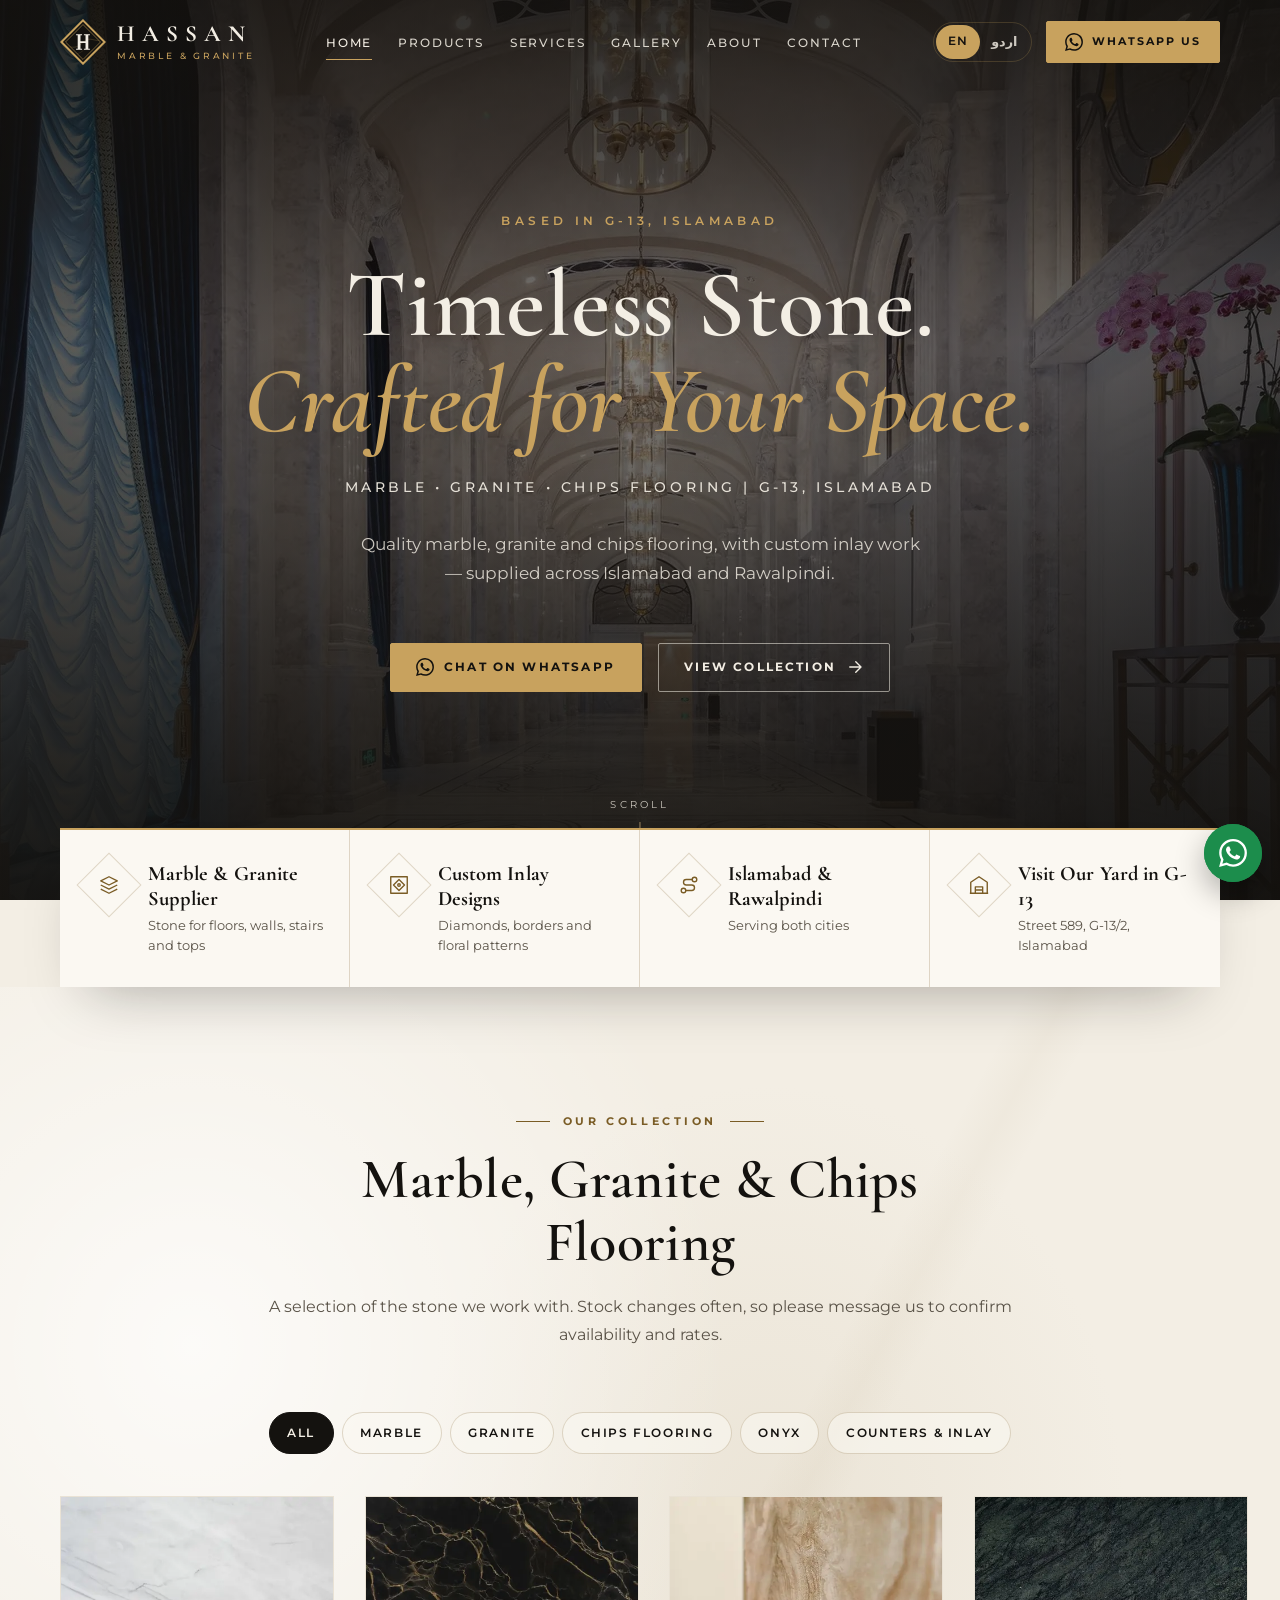
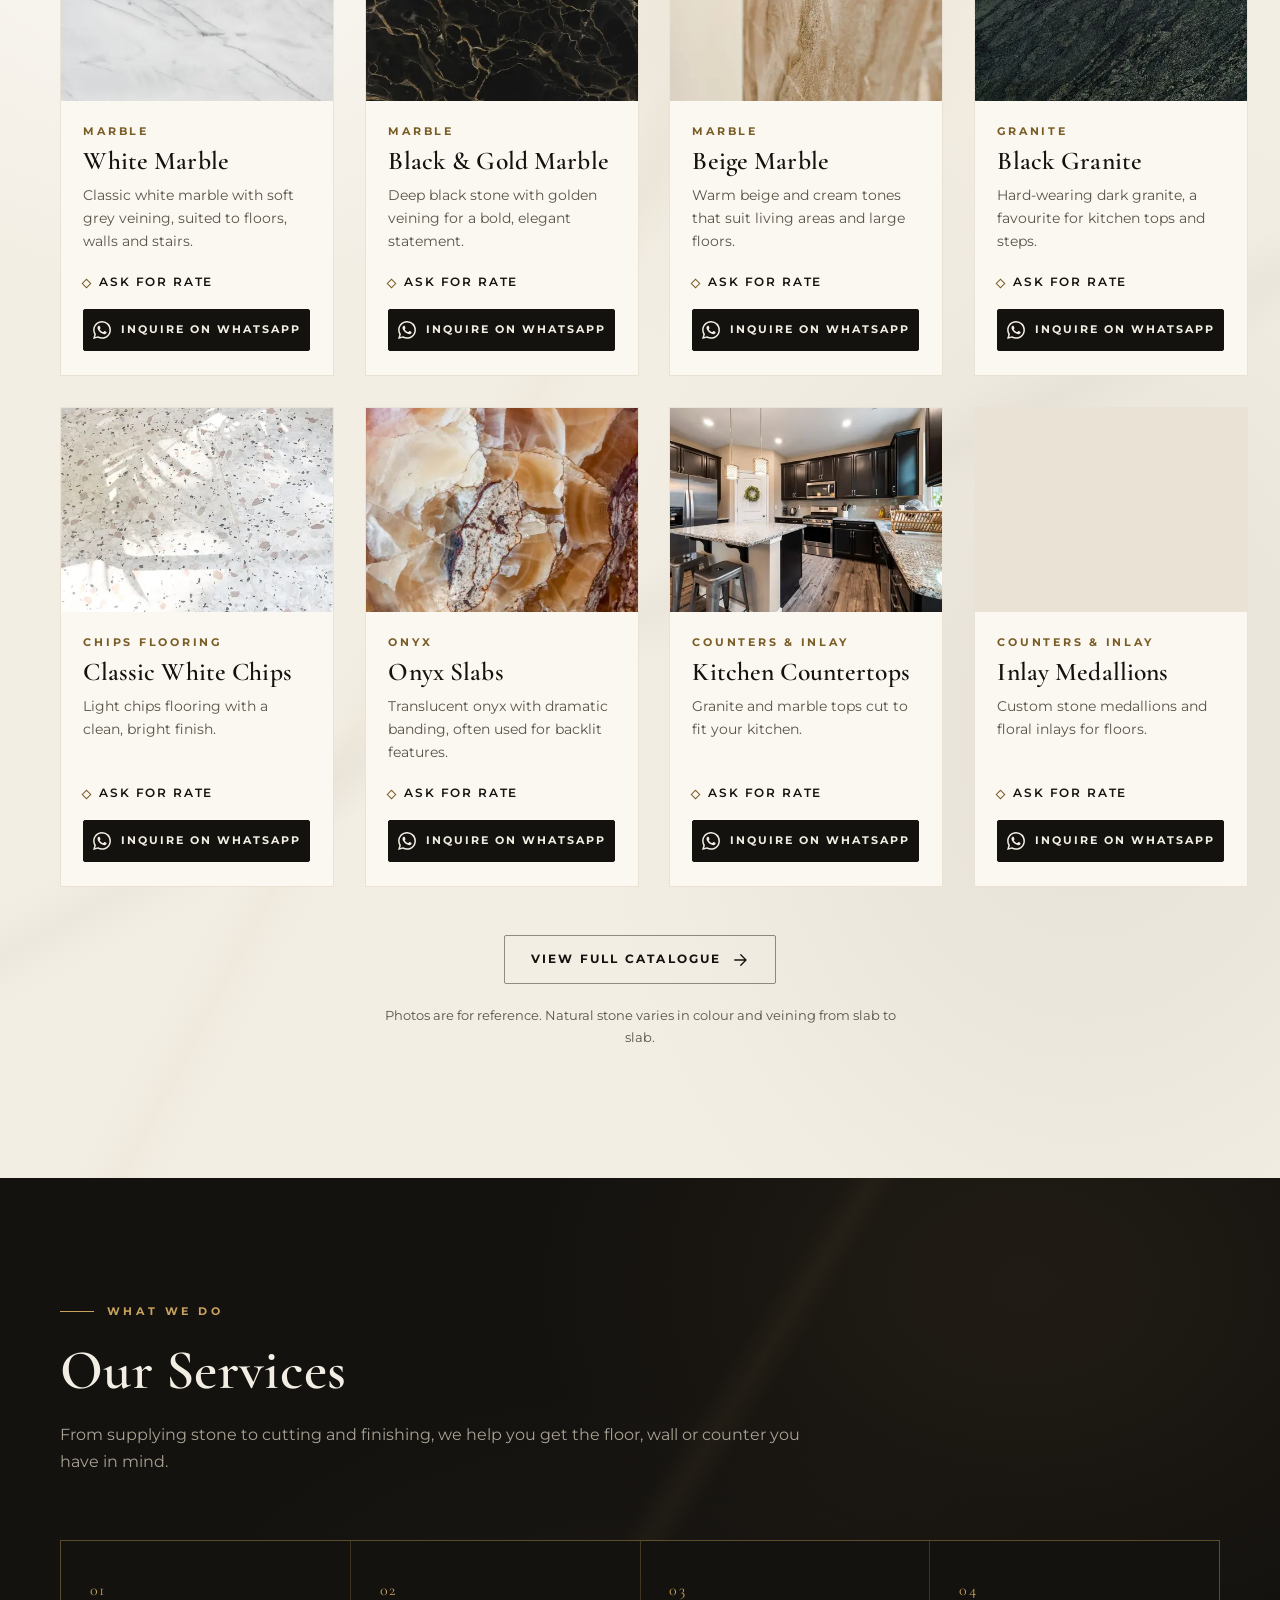
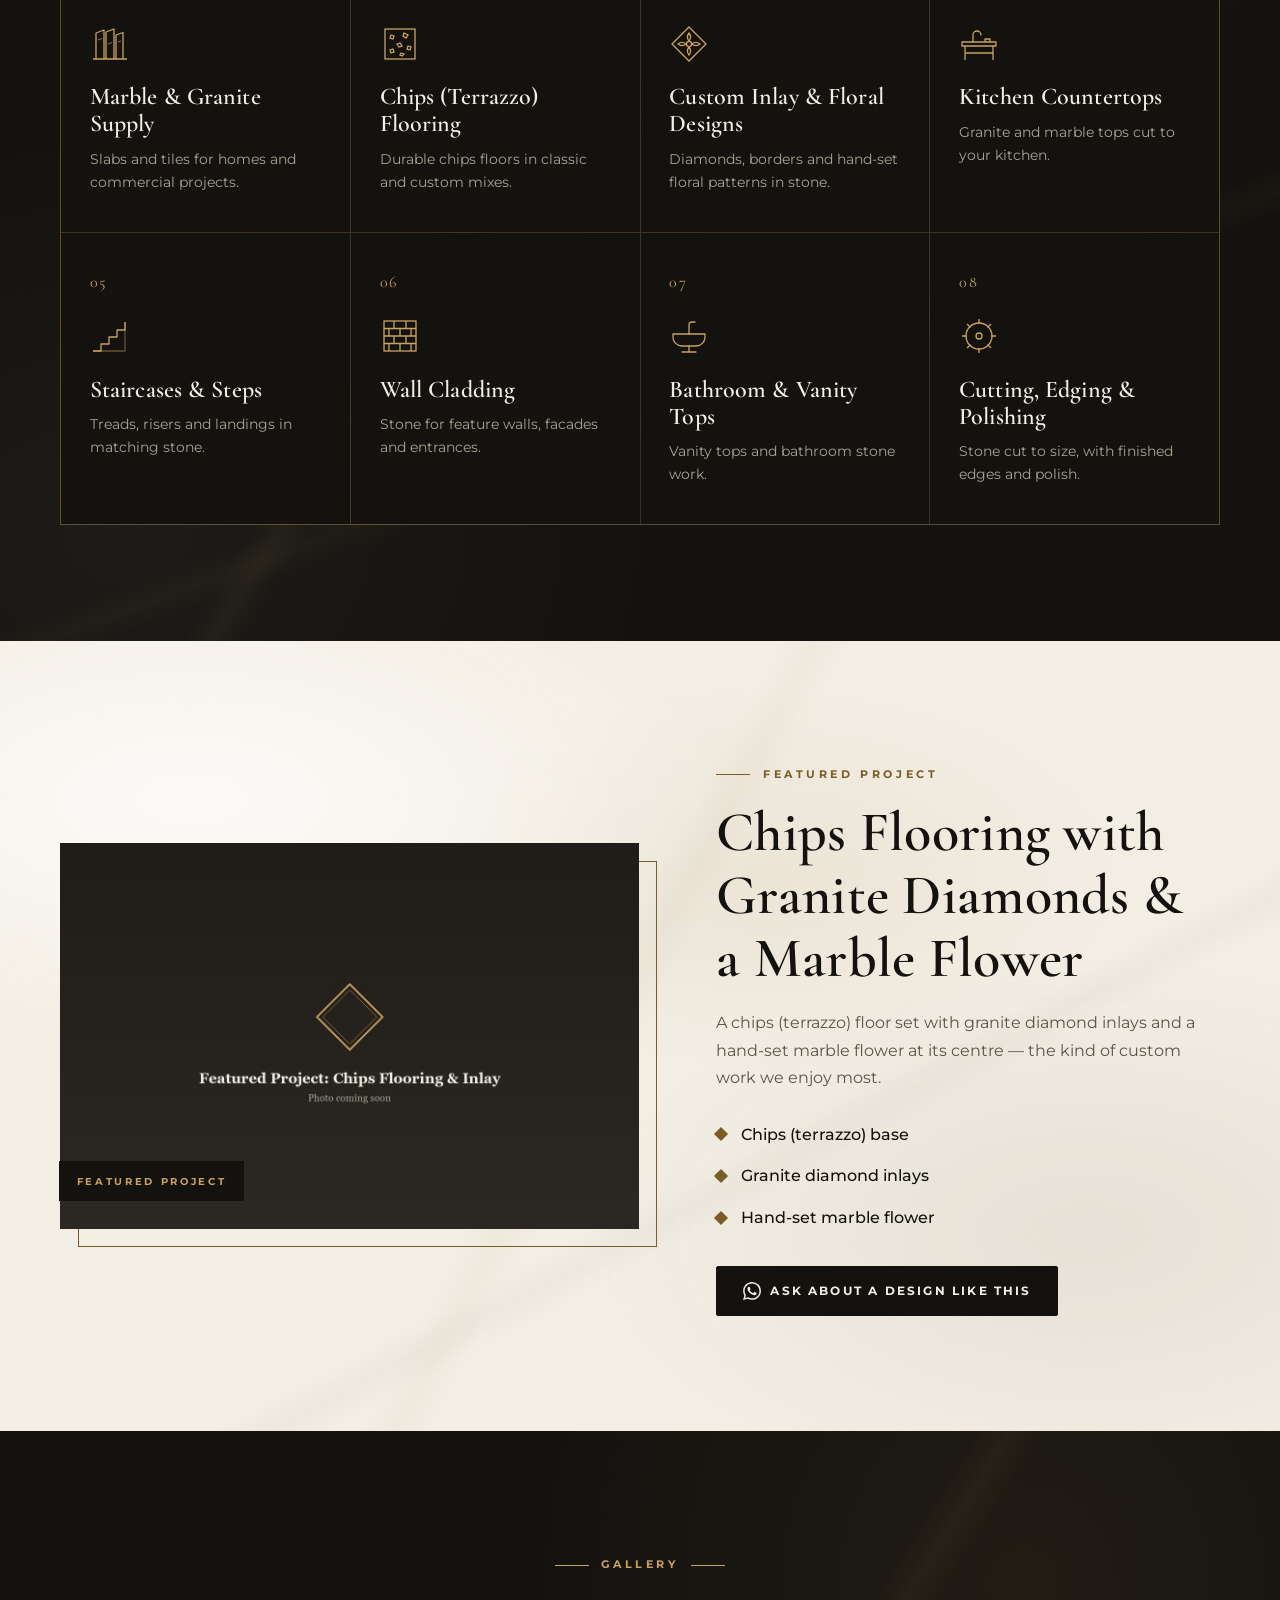
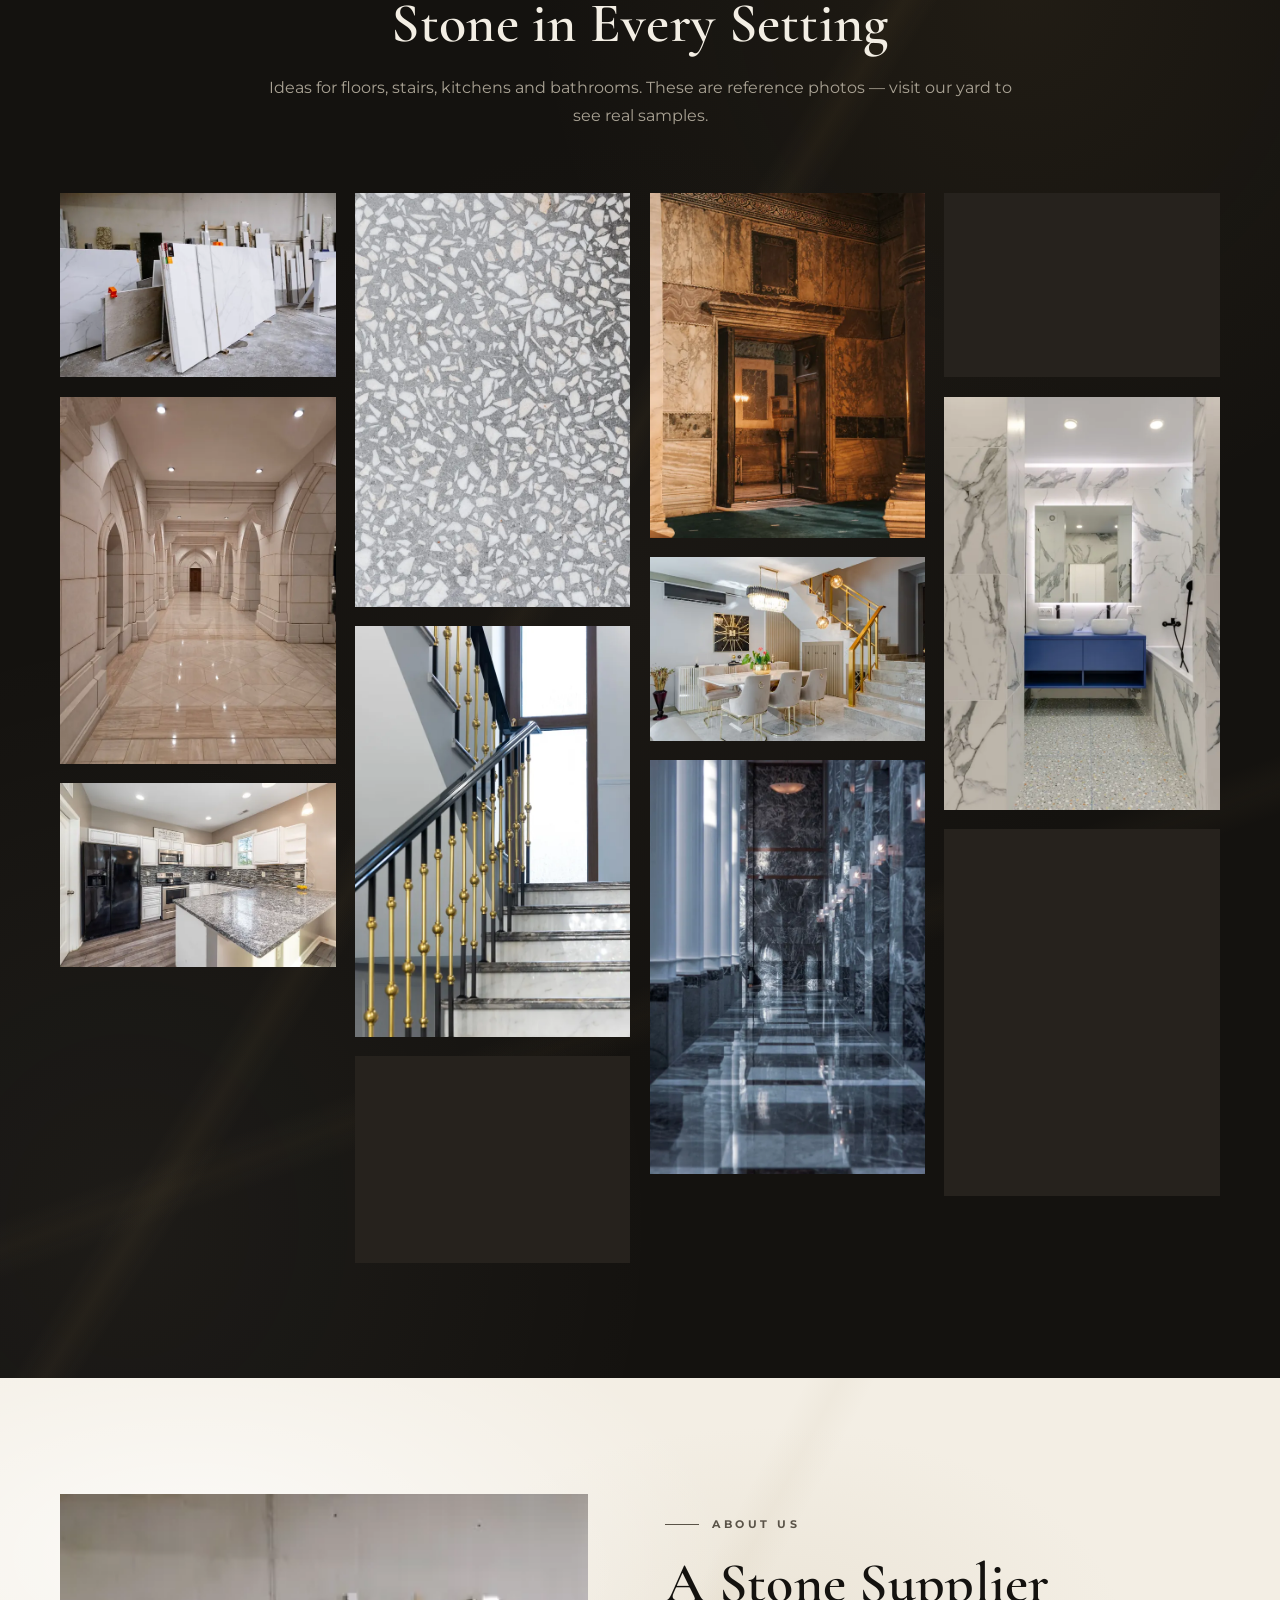
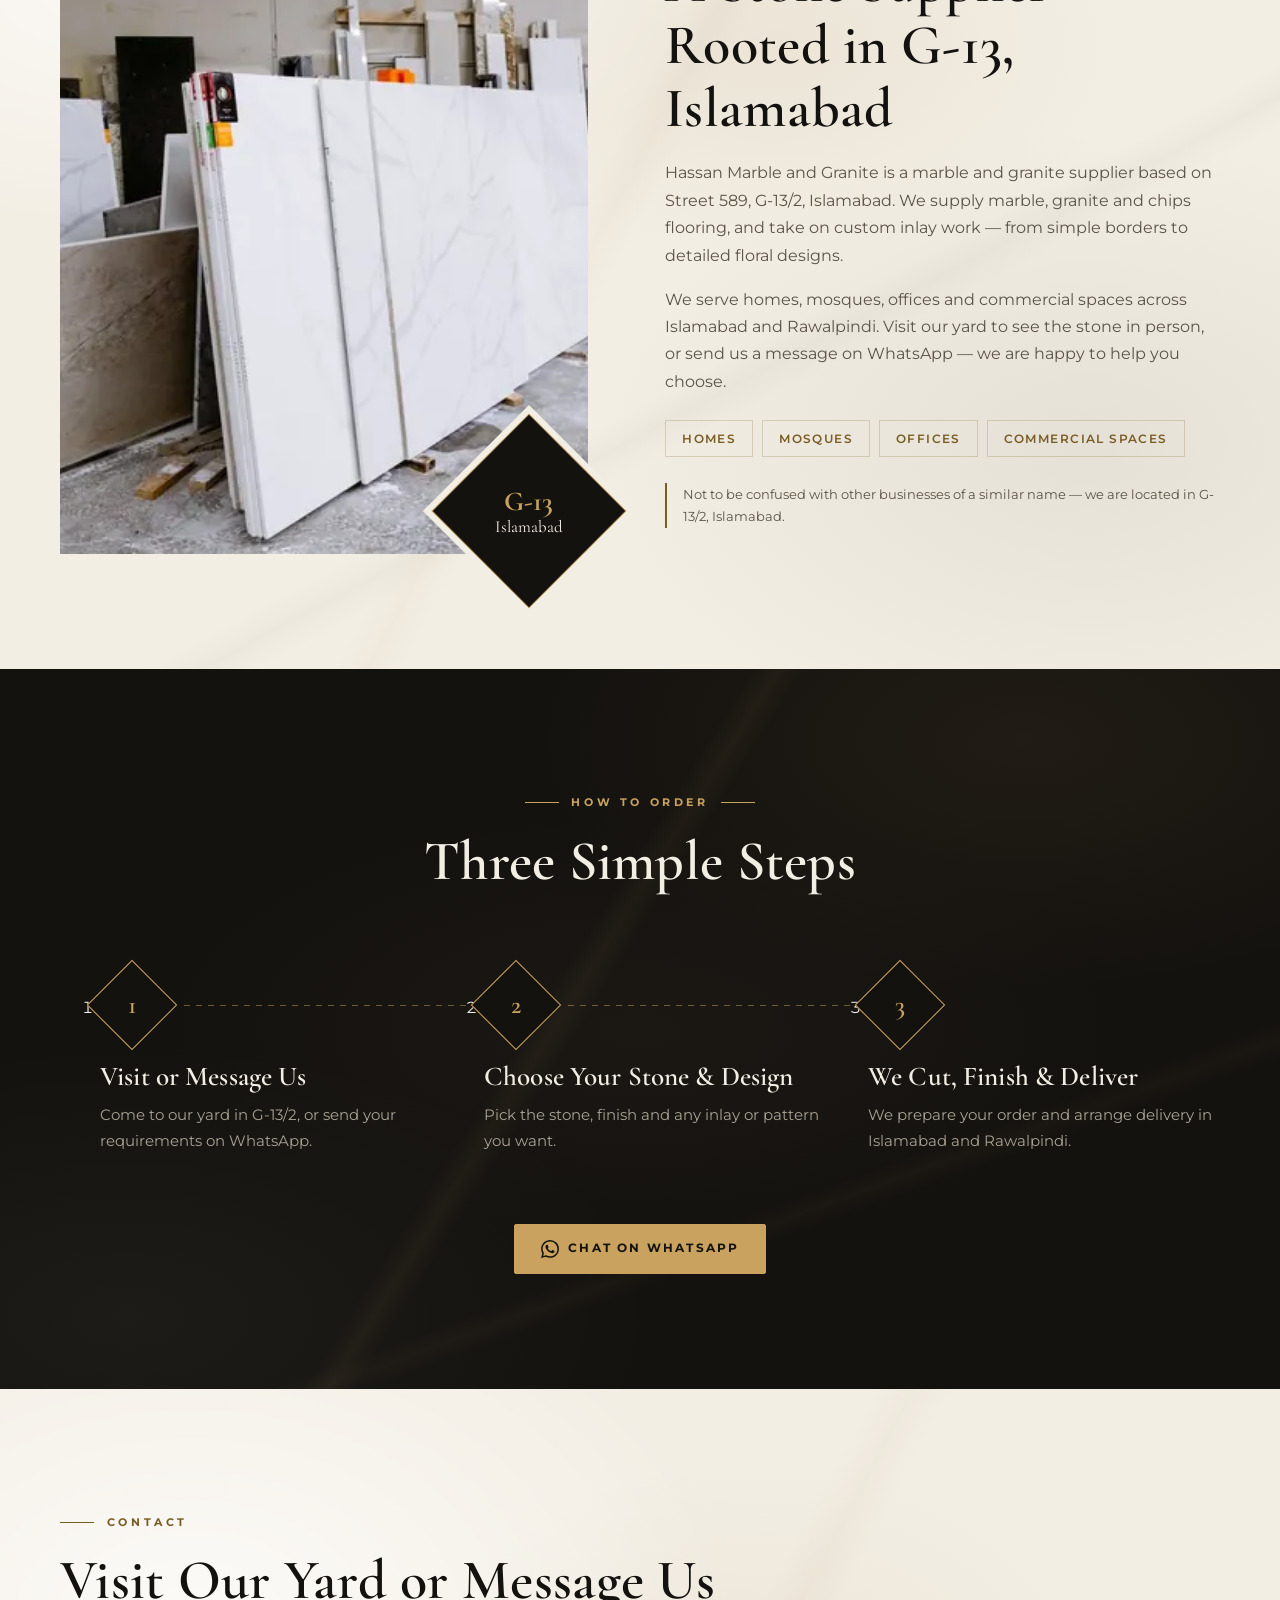
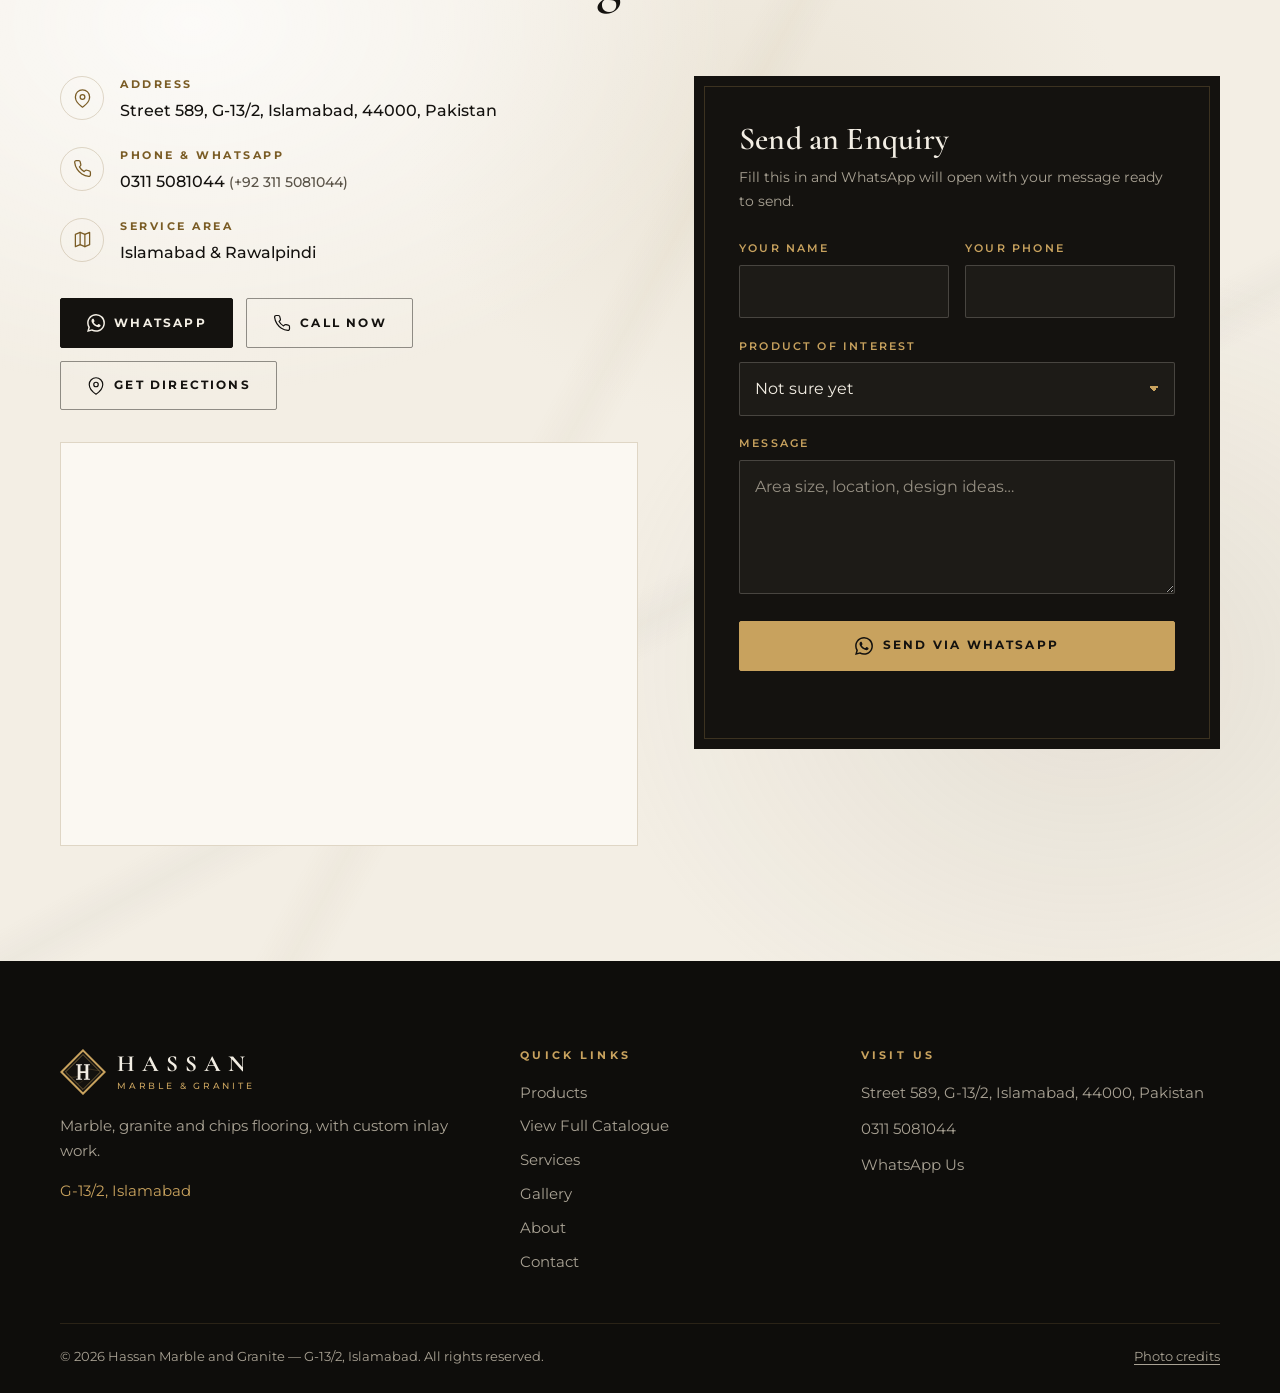
==== commit 42480cd3: "Set live site address (farooq831.github.io/hassan-marble-granite) Co-Authored-By: Claude Opus 5.5 <n" ====
--- a/index.html
+++ b/index.html
@@ -9,18 +9,17 @@
   <meta name="theme-color" content="#14120F">
   <meta name="format-detection" content="telephone=no">
 
-  <!-- PLACEHOLDER URL: replace https://USERNAME.github.io/REPO/ with your live address (see README) -->
-  <link rel="canonical" href="https://USERNAME.github.io/REPO/">
-  <link rel="alternate" hreflang="en" href="https://USERNAME.github.io/REPO/">
-  <link rel="alternate" hreflang="x-default" href="https://USERNAME.github.io/REPO/">
+  <link rel="canonical" href="https://farooq831.github.io/hassan-marble-granite/">
+  <link rel="alternate" hreflang="en" href="https://farooq831.github.io/hassan-marble-granite/">
+  <link rel="alternate" hreflang="x-default" href="https://farooq831.github.io/hassan-marble-granite/">
 
   <!-- Open Graph / Twitter -->
   <meta property="og:type" content="website">
   <meta property="og:site_name" content="Hassan Marble and Granite">
   <meta property="og:title" content="Hassan Marble and Granite | Marble, Granite &amp; Chips Flooring — G-13, Islamabad">
   <meta property="og:description" content="Marble, granite and chips flooring with custom inlay work. Visit our yard at Street 589, G-13/2, Islamabad, or WhatsApp 0311 5081044.">
-  <meta property="og:url" content="https://USERNAME.github.io/REPO/">
-  <meta property="og:image" content="https://USERNAME.github.io/REPO/assets/images/og-image.jpg">
+  <meta property="og:url" content="https://farooq831.github.io/hassan-marble-granite/">
+  <meta property="og:image" content="https://farooq831.github.io/hassan-marble-granite/assets/images/og-image.jpg">
   <meta property="og:image:width" content="1200">
   <meta property="og:image:height" content="630">
   <meta property="og:image:alt" content="Polished marble corridor — Hassan Marble and Granite, G-13 Islamabad">
@@ -29,7 +28,7 @@
   <meta name="twitter:card" content="summary_large_image">
   <meta name="twitter:title" content="Hassan Marble and Granite — G-13, Islamabad">
   <meta name="twitter:description" content="Marble, granite and chips flooring with custom inlay work in Islamabad &amp; Rawalpindi.">
-  <meta name="twitter:image" content="https://USERNAME.github.io/REPO/assets/images/og-image.jpg">
+  <meta name="twitter:image" content="https://farooq831.github.io/hassan-marble-granite/assets/images/og-image.jpg">
 
   <link rel="icon" href="favicon.svg" type="image/svg+xml">
   <link rel="icon" href="favicon.ico" sizes="32x32">
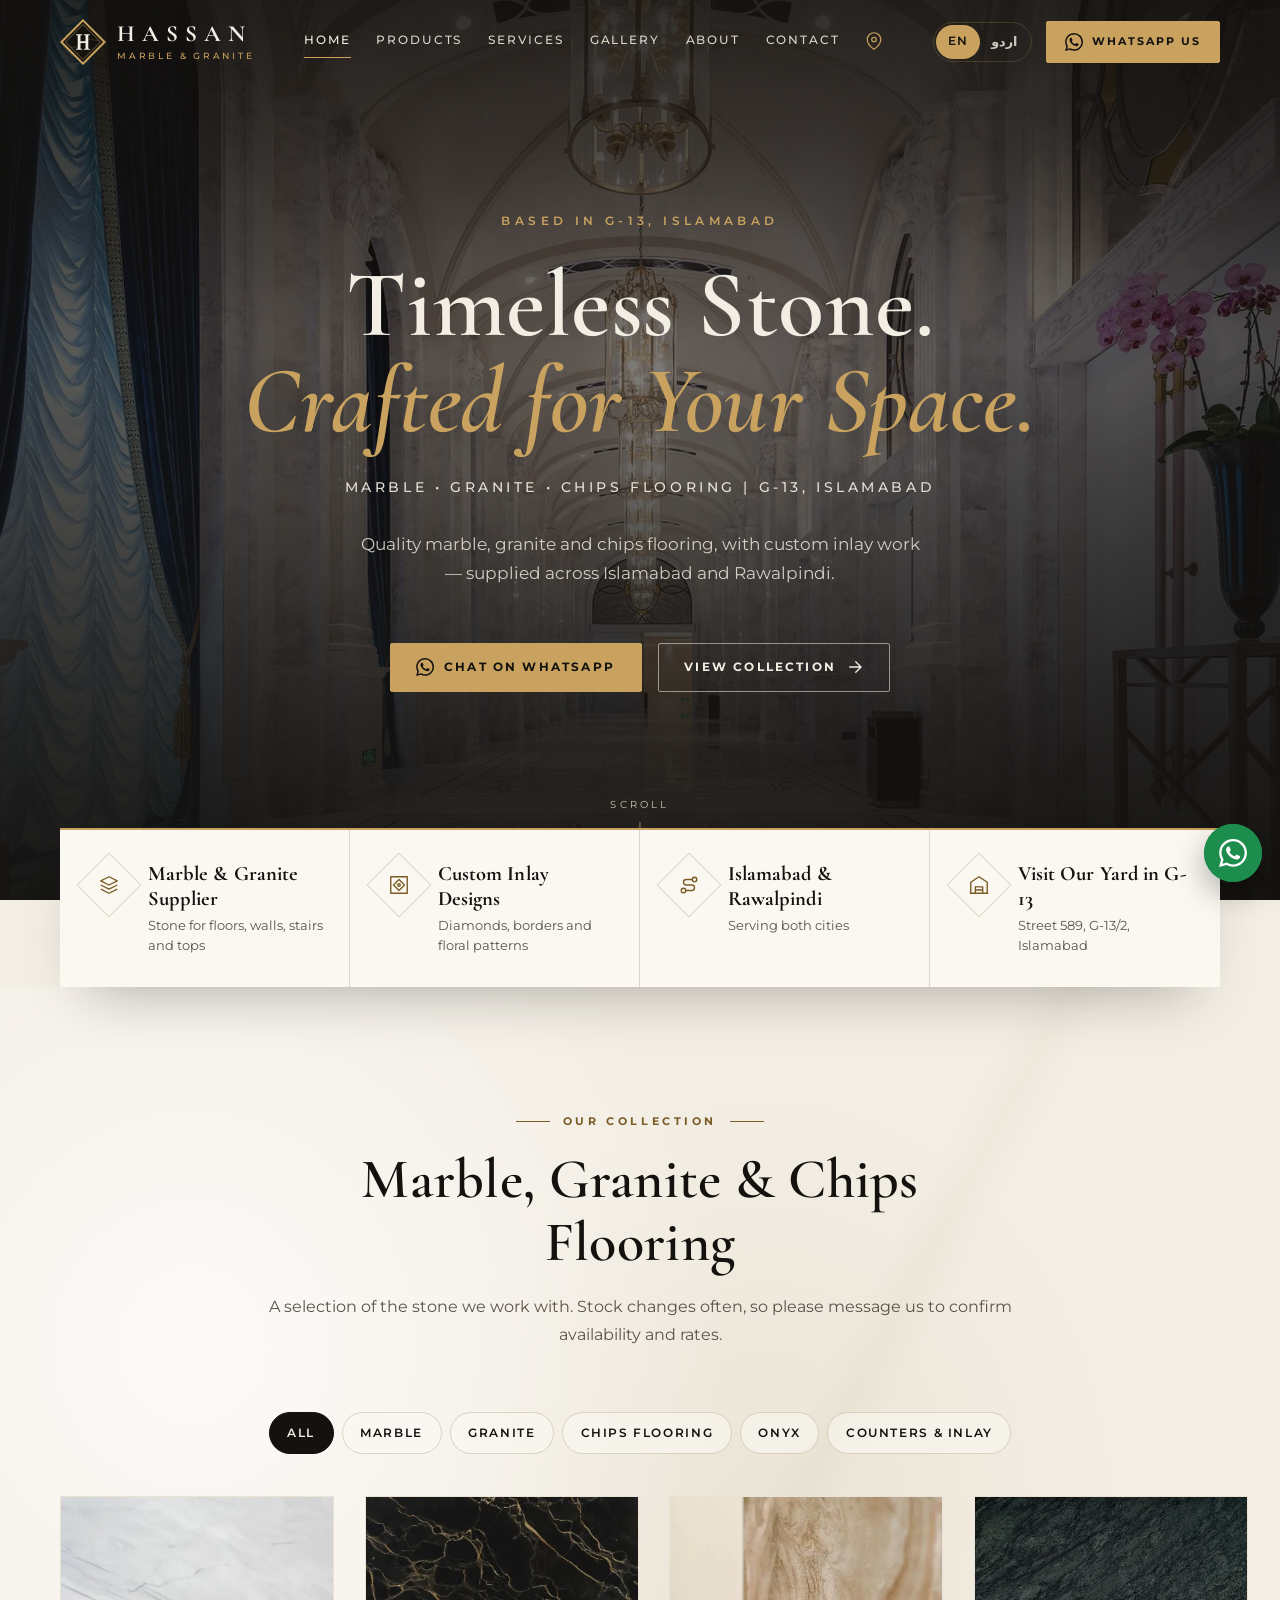
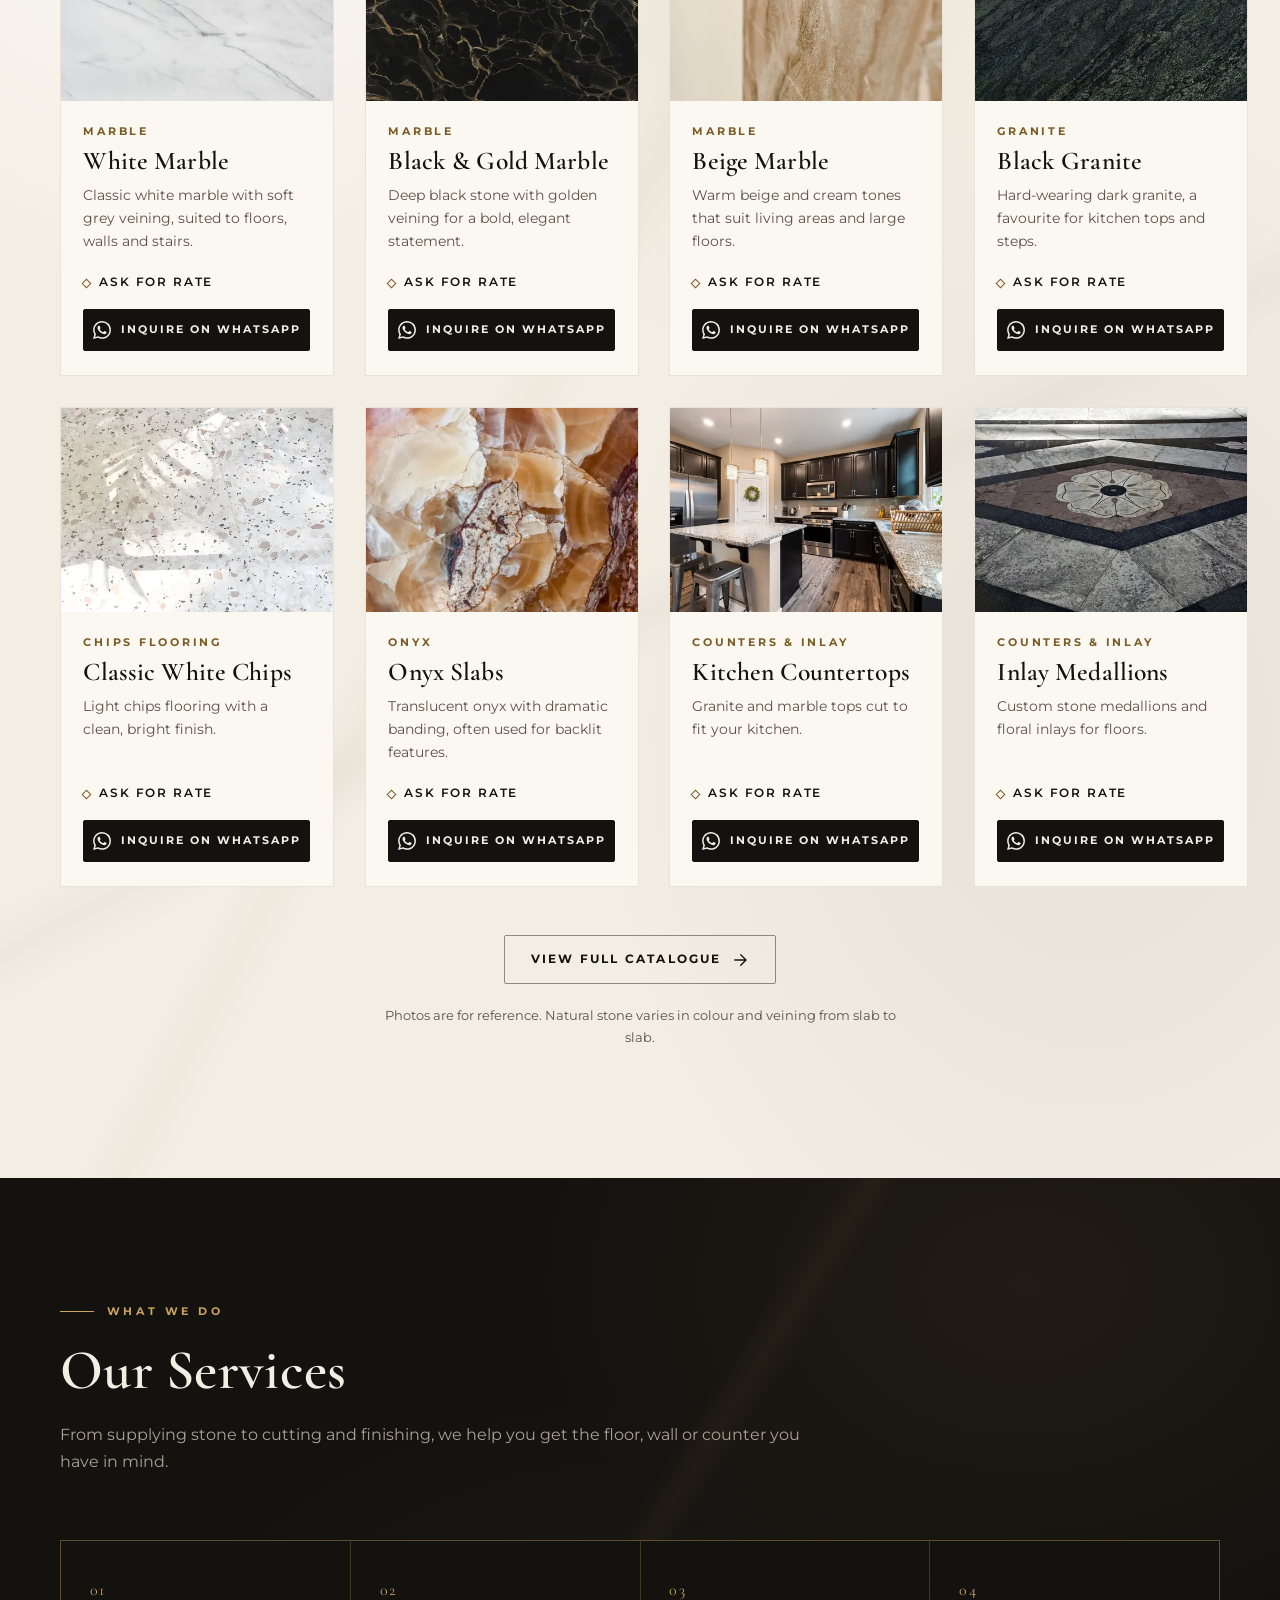
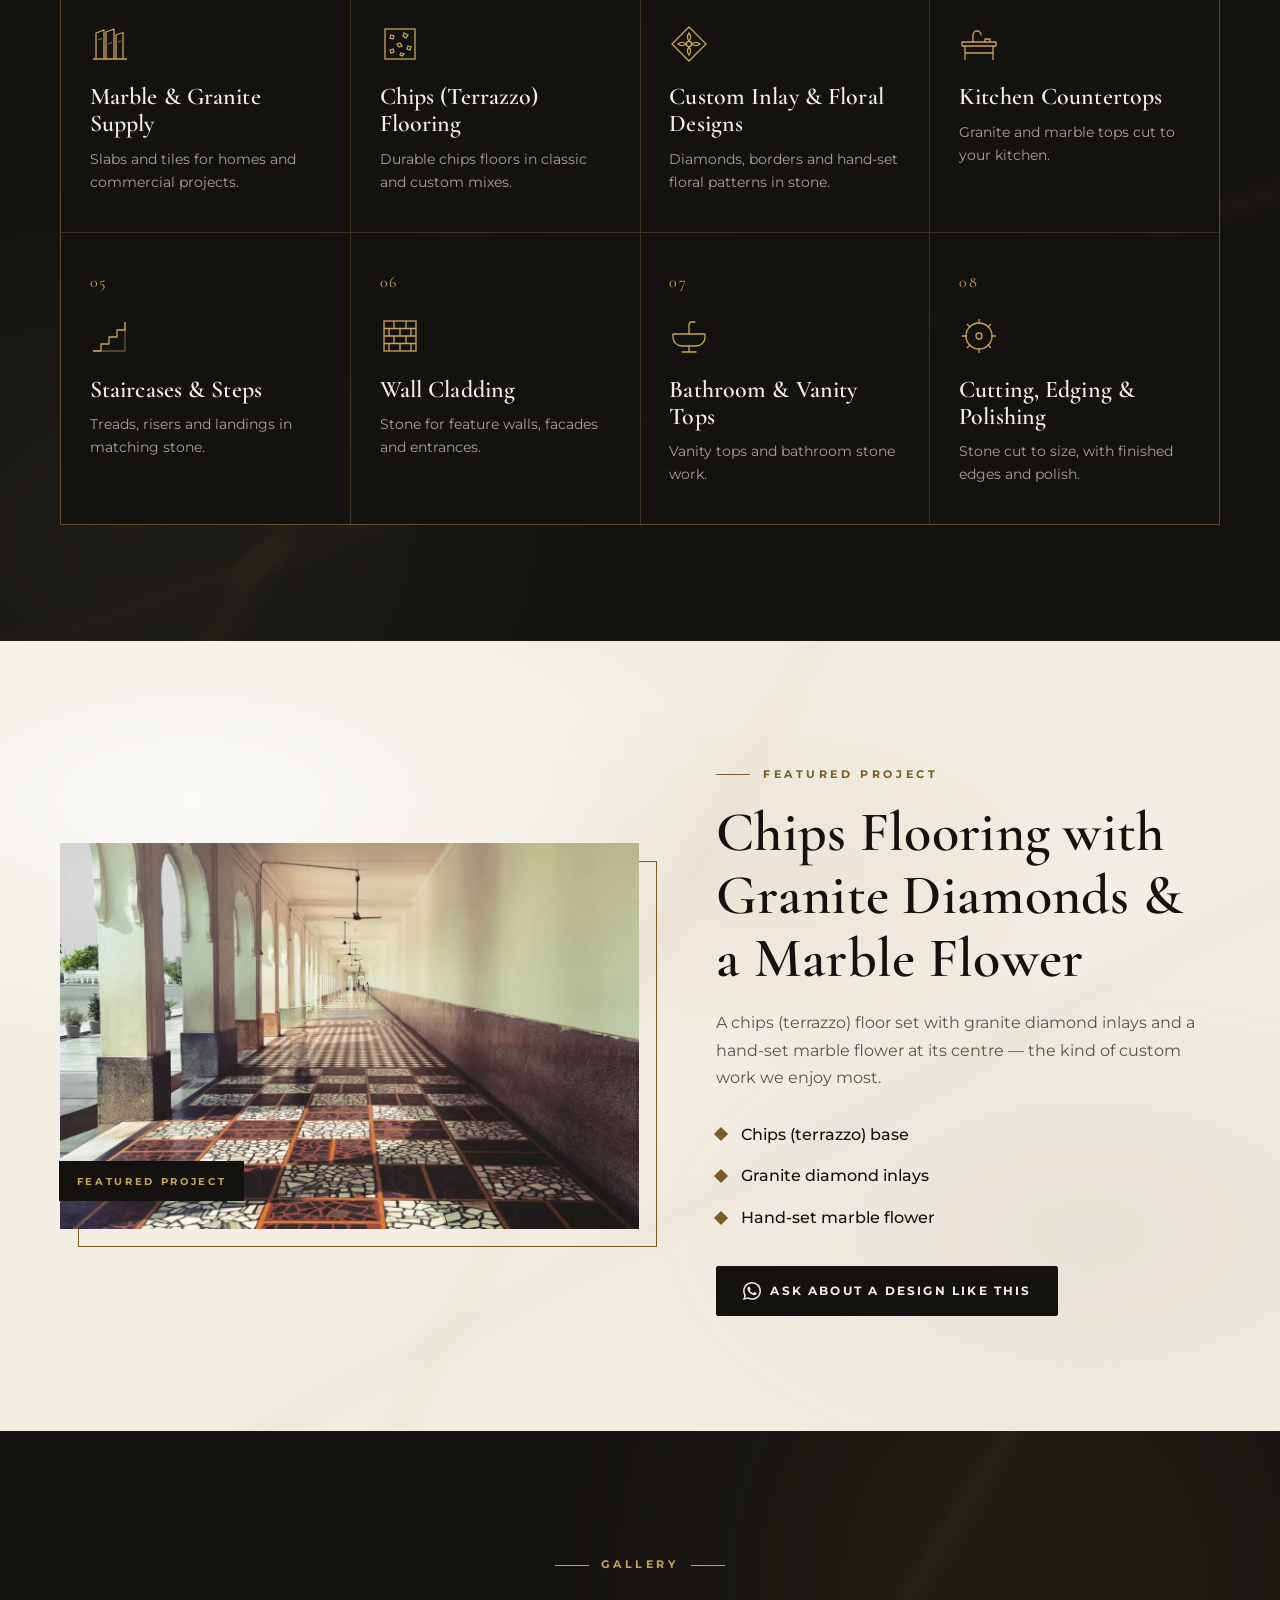
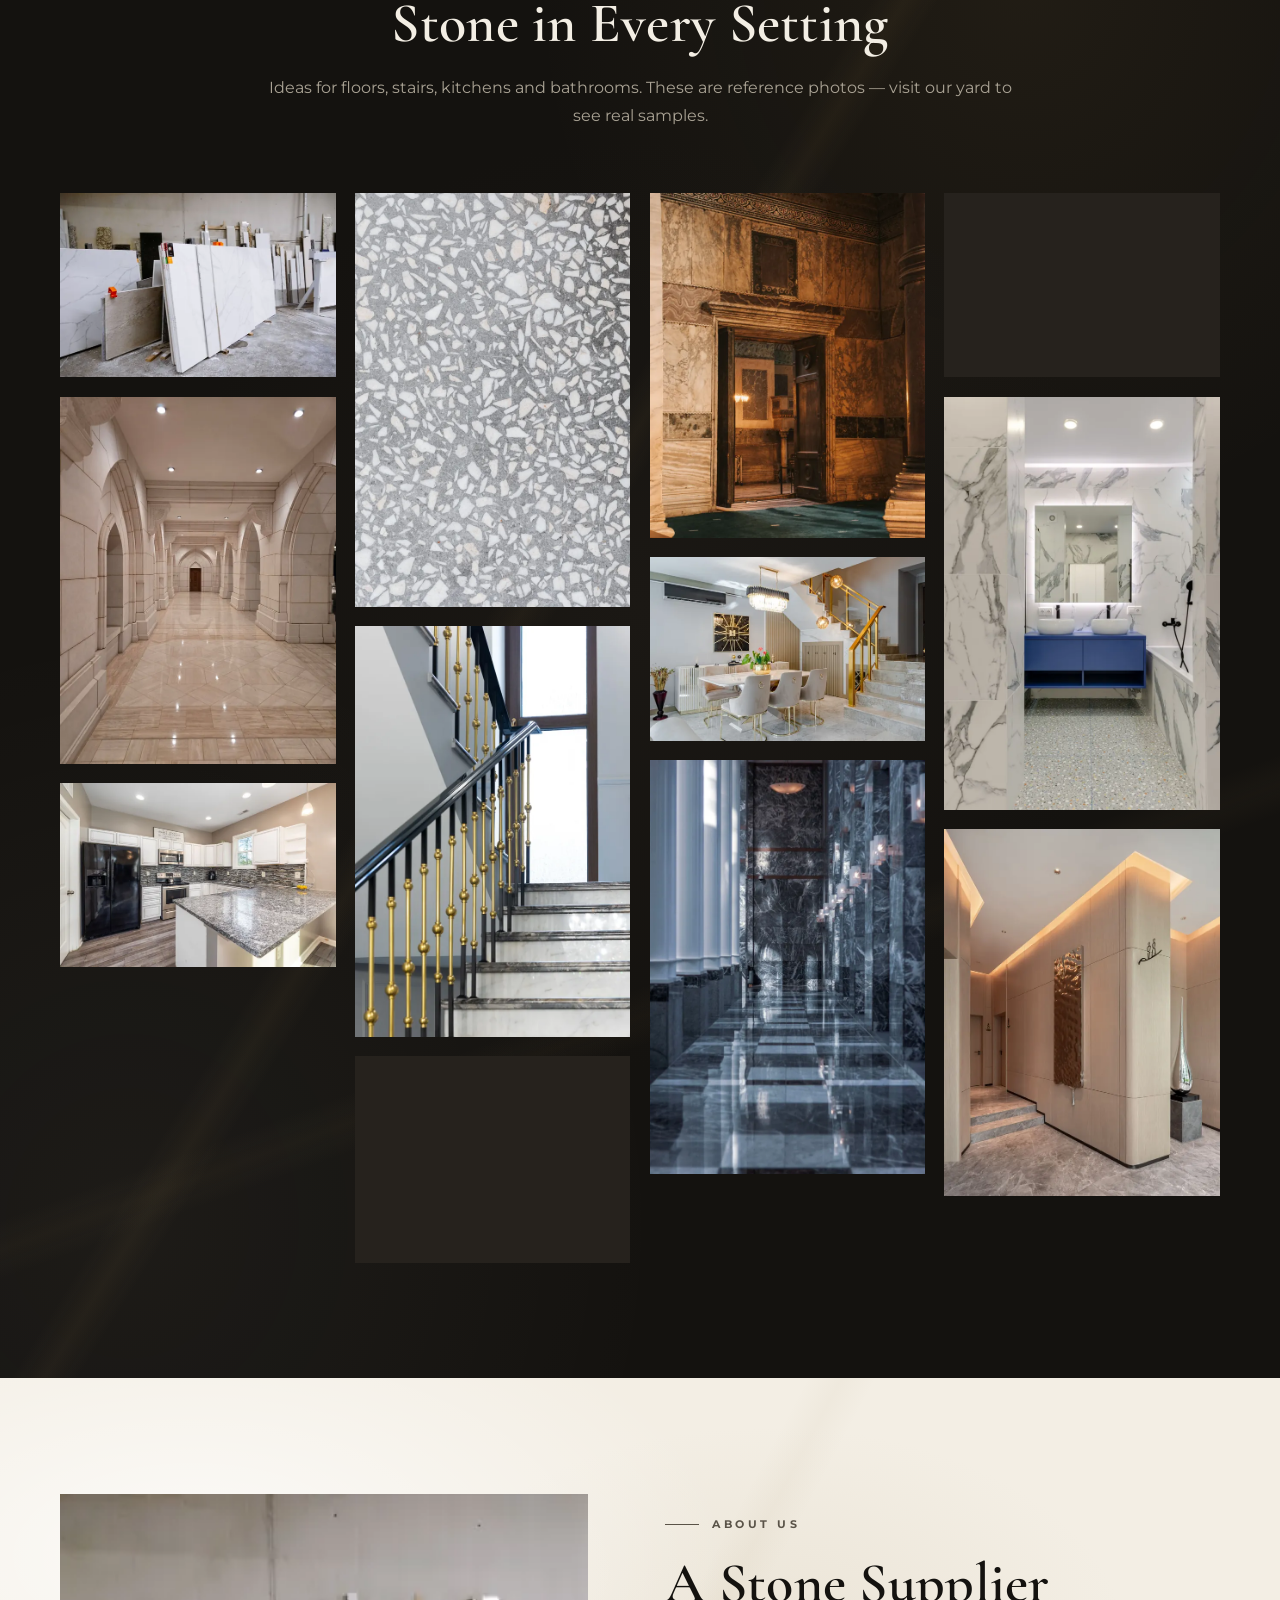
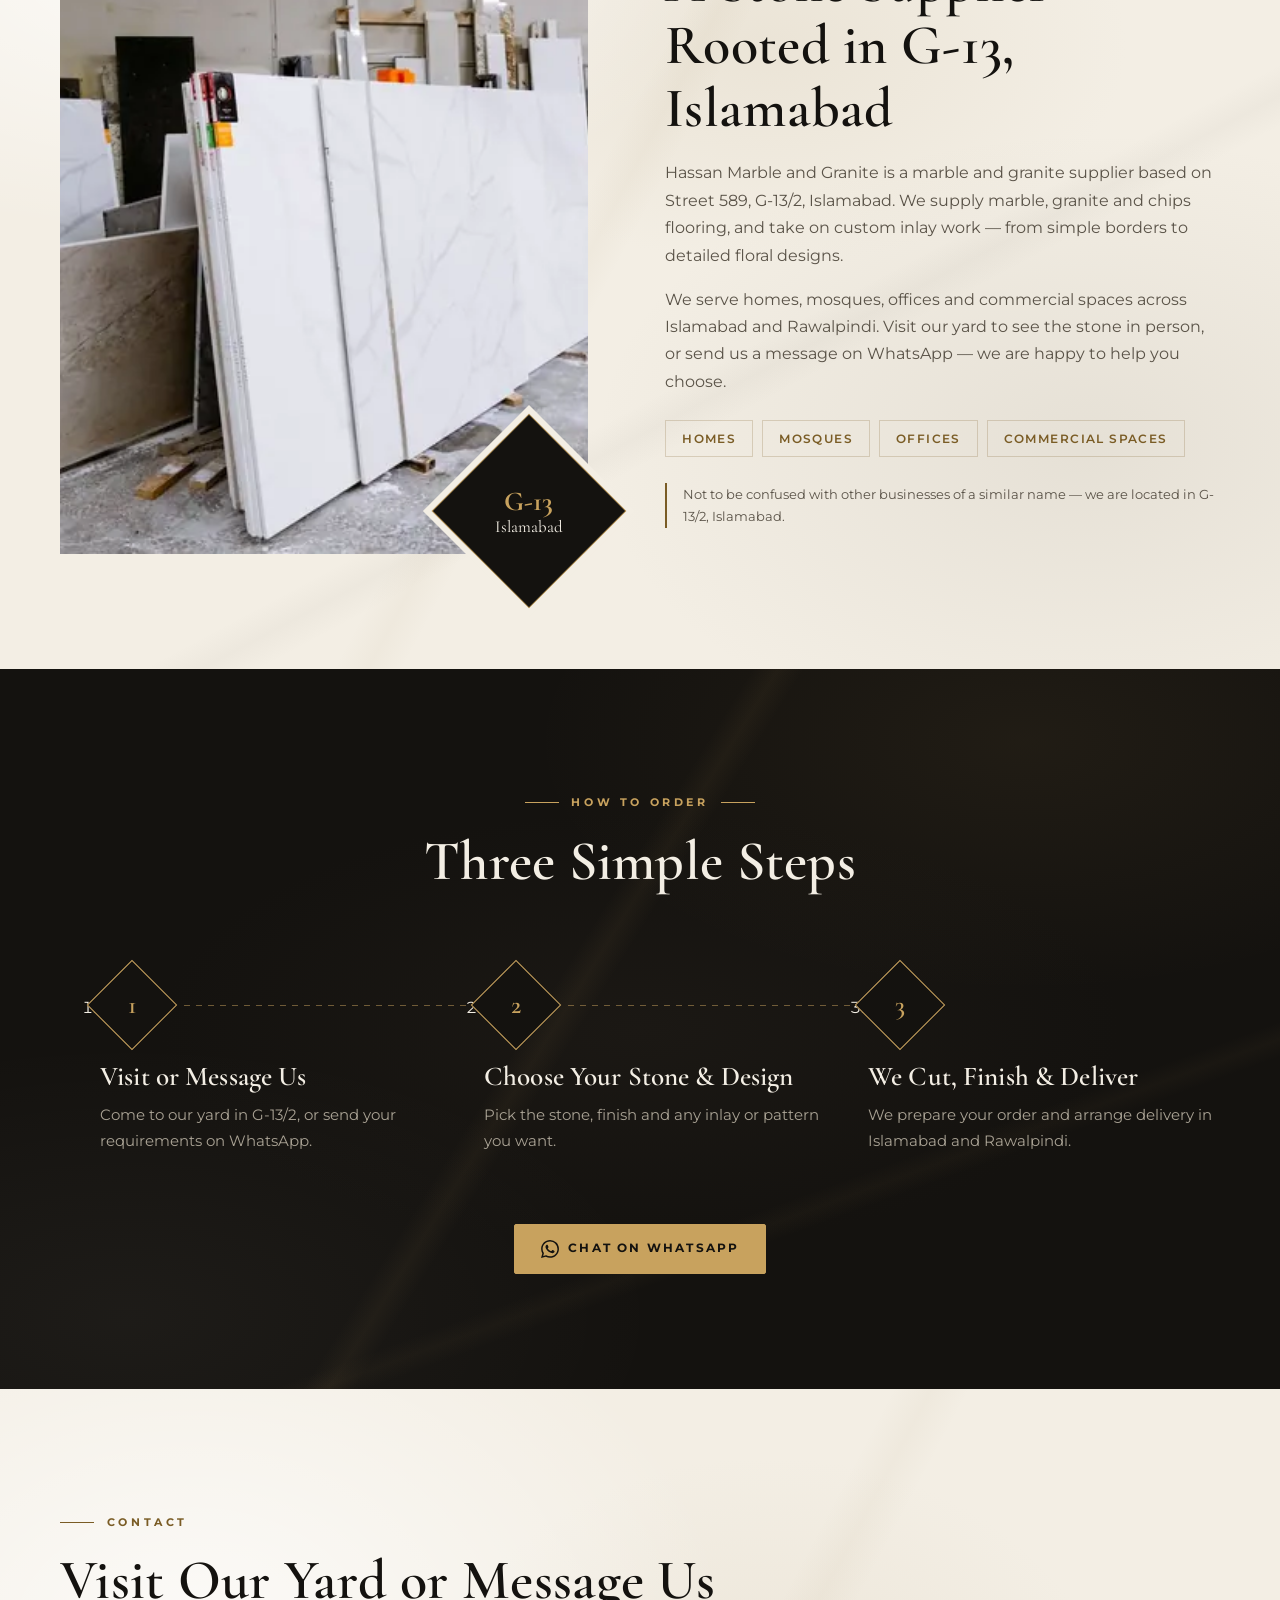
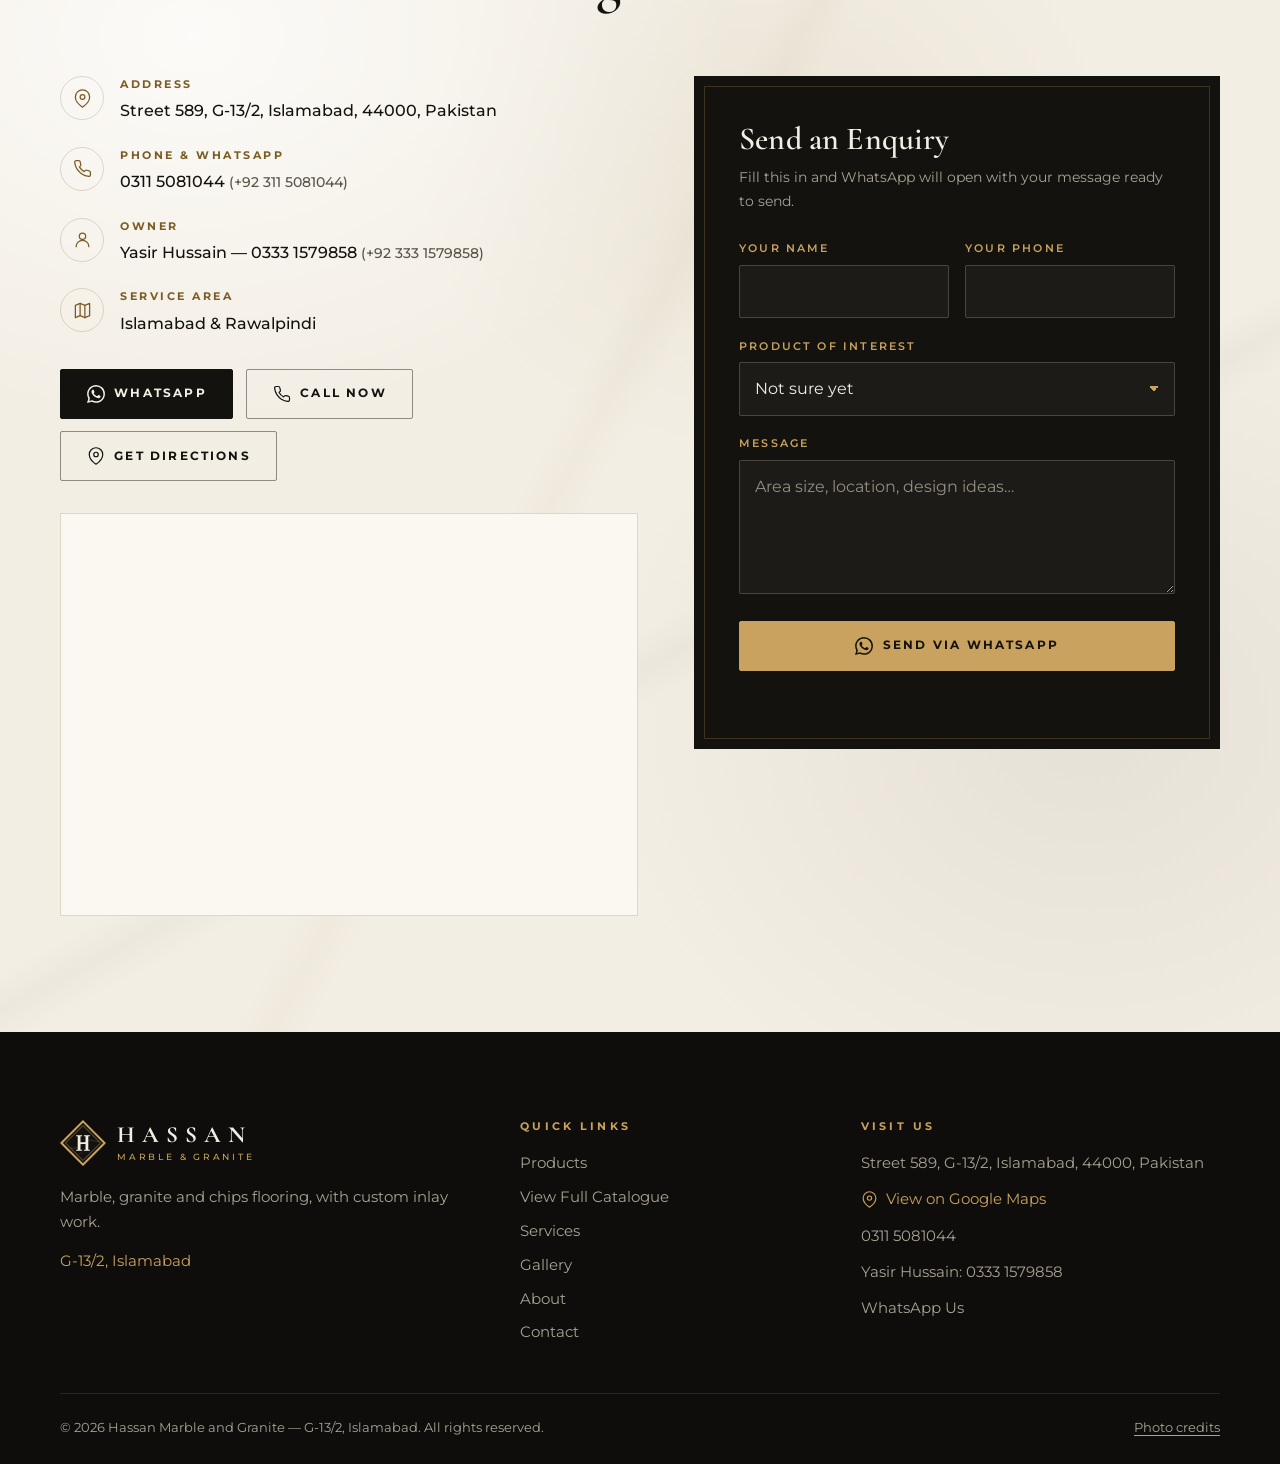
==== commit 325ee4e3: "Add map links, owner and second number, replace placeholder photos - Map-pin location link beside Co" ====
--- a/index.html
+++ b/index.html
@@ -70,6 +70,7 @@
     <symbol id="i-pin" viewBox="0 0 24 24"><g fill="none" stroke="currentColor" stroke-width="1.6" stroke-linecap="round" stroke-linejoin="round"><path d="M21 10c0 7-9 13-9 13S3 17 3 10a9 9 0 0 1 18 0z"/><circle cx="12" cy="10" r="3"/></g></symbol>
     <symbol id="i-clock" viewBox="0 0 24 24"><g fill="none" stroke="currentColor" stroke-width="1.6" stroke-linecap="round"><circle cx="12" cy="12" r="9.5"/><path d="M12 6.5V12l3.5 2"/></g></symbol>
     <symbol id="i-mail" viewBox="0 0 24 24"><g fill="none" stroke="currentColor" stroke-width="1.6" stroke-linejoin="round"><rect x="2.5" y="4.5" width="19" height="15" rx="1"/><path d="m3 5.5 9 7 9-7"/></g></symbol>
+    <symbol id="i-user" viewBox="0 0 24 24"><g fill="none" stroke="currentColor" stroke-width="1.6" stroke-linecap="round" stroke-linejoin="round"><circle cx="12" cy="8" r="4"/><path d="M4 21a8 8 0 0 1 16 0"/></g></symbol>
     <symbol id="i-area" viewBox="0 0 24 24"><g fill="none" stroke="currentColor" stroke-width="1.6" stroke-linecap="round" stroke-linejoin="round"><path d="M9 3 3 5.5v15.5l6-2.5 6 2.5 6-2.5V3l-6 2.5z"/><path d="M9 3v15.5M15 5.5V21"/></g></symbol>
     <symbol id="i-zoom" viewBox="0 0 24 24"><g fill="none" stroke="currentColor" stroke-width="1.8" stroke-linecap="round"><circle cx="11" cy="11" r="7"/><path d="m20.5 20.5-4.5-4.5M11 8v6M8 11h6"/></g></symbol>
     <symbol id="i-up" viewBox="0 0 24 24"><path fill="none" stroke="currentColor" stroke-width="1.8" stroke-linecap="round" stroke-linejoin="round" d="M12 19V5M5 12l7-7 7 7"/></symbol>
@@ -121,6 +122,7 @@
           <li><a class="nav__link u-link" href="#gallery" data-i18n="nav.gallery">Gallery</a></li>
           <li><a class="nav__link u-link" href="#about" data-i18n="nav.about">About</a></li>
           <li><a class="nav__link u-link" href="#contact" data-i18n="nav.contact">Contact</a></li>
+          <li><a class="nav__link nav__map" data-maplink href="https://www.google.com/maps?q=Street+589,+G-13/2,+Islamabad,+Pakistan" target="_blank" rel="noopener" data-i18n-attr="title:nav.mapTitle" title="Open our location in Google Maps"><svg aria-hidden="true"><use href="#i-pin"></use></svg><span class="nav__map-text" data-i18n="nav.map">Location</span></a></li>
         </ul>
         <a class="btn btn--gold nav__menu-wa" data-wa="wa.general" href="https://wa.me/923115081044" target="_blank" rel="noopener">
           <svg aria-hidden="true"><use href="#i-wa"></use></svg><span data-i18n="nav.whatsapp">WhatsApp Us</span>
@@ -237,9 +239,12 @@
       <div class="container featured__grid">
         <figure class="featured__media reveal">
           <div class="featured__frame">
-            <!-- Replace assets/images/chips-flooring-inlay.jpg with your own photo (same filename) -->
-            <img src="assets/images/chips-flooring-inlay.jpg" width="1200" height="800" loading="lazy" decoding="async"
-                 alt="Chips flooring with granite diamond inlays and a marble flower design, by Hassan Marble and Granite" data-i18n-attr="alt:featured.alt">
+            <!-- Stock reference photo (Pexels). Replace chips-flooring-inlay.jpg AND delete chips-flooring-inlay.webp to use your own -->
+            <picture>
+              <source srcset="assets/images/chips-flooring-inlay.webp" type="image/webp">
+              <img src="assets/images/chips-flooring-inlay.jpg" width="1200" height="800" loading="lazy" decoding="async"
+                   alt="Reference photo: chips (terrazzo) corridor floor with a patterned inlay border" data-i18n-attr="alt:featured.alt">
+            </picture>
           </div>
           <figcaption class="featured__badge" data-i18n="featured.eyebrow">Featured Project</figcaption>
         </figure>
@@ -340,6 +345,11 @@
                 <div><span class="info__label" data-i18n="contact.phone">Phone &amp; WhatsApp</span>
                   <span class="info__value"><a class="u-link ltr" data-tel href="tel:+923115081044" data-cfg="phone">0311 5081044</a> <span class="ltr" style="color:var(--ink-muted);font-size:.88rem">(<span data-cfg="phoneIntl">+92 311 5081044</span>)</span></span></div>
               </li>
+              <li class="info">
+                <span class="info__icon"><svg aria-hidden="true"><use href="#i-user"></use></svg></span>
+                <div><span class="info__label" data-i18n="contact.owner">Owner</span>
+                  <span class="info__value"><span data-cfg="ownerName">Yasir Hussain</span> — <a class="u-link ltr" data-tel2 href="tel:+923331579858" data-cfg="phone2">0333 1579858</a> <span class="ltr" style="color:var(--ink-muted);font-size:.88rem">(<span data-cfg="phone2Intl">+92 333 1579858</span>)</span></span></div>
+              </li>
               <li class="info" data-requires="hours" hidden>
                 <span class="info__icon"><svg aria-hidden="true"><use href="#i-clock"></use></svg></span>
                 <div><span class="info__label" data-i18n="contact.hours">Business Hours</span><span class="info__value" data-cfg="hours"></span></div>
@@ -427,7 +437,9 @@
           <h2 class="footer__h" data-i18n="footer.visit">Visit Us</h2>
           <div class="footer__contact">
             <span data-cfg="address">Street 589, G-13/2, Islamabad, 44000, Pakistan</span>
+            <a class="footer__map" data-maplink href="https://www.google.com/maps?q=Street+589,+G-13/2,+Islamabad,+Pakistan" target="_blank" rel="noopener"><svg aria-hidden="true"><use href="#i-pin"></use></svg><span data-i18n="footer.map">View on Google Maps</span></a>
             <a class="ltr" data-tel href="tel:+923115081044" data-cfg="phone">0311 5081044</a>
+            <span><span data-cfg="ownerName">Yasir Hussain</span>: <a class="ltr" data-tel2 href="tel:+923331579858" data-cfg="phone2">0333 1579858</a></span>
             <span data-requires="hours" hidden data-cfg="hours"></span>
             <a data-wa="wa.general" href="https://wa.me/923115081044" target="_blank" rel="noopener" data-i18n="nav.whatsapp">WhatsApp Us</a>
           </div>
--- a/css/main.css
+++ b/css/main.css
@@ -258,6 +258,18 @@
 }
 @keyframes menuIn { from { opacity: 0; transform: translateY(16px); } to { opacity: 1; transform: none; } }
 
+/* map-pin link beside Contact: icon only on desktop, icon + label in the mobile menu */
+.nav__map { display: inline-flex; align-items: center; gap: .55rem; color: var(--gold); }
+.nav__map svg { width: 18px; height: 18px; flex: none; transition: transform .3s var(--ease); }
+.nav__map:hover svg { transform: translateY(-2px); }
+@media (min-width: 1100px) {
+  .nav__map-text { position: absolute; width: 1px; height: 1px; overflow: hidden; clip: rect(0 0 0 0); white-space: nowrap; }
+}
+@media (max-width: 1099.98px) {
+  .nav__map svg { width: .75em; height: .75em; }
+  .nav__menu.is-open .nav__links li:nth-child(7) { animation-delay: .3s; }
+}
+
 @media (min-width: 640px) {
   .nav__wa { display: inline-flex; }
 }
@@ -552,6 +564,8 @@
 .footer__links a:hover { color: var(--ivory); }
 .footer__contact { display: grid; gap: .7rem; }
 .footer__contact a:hover { color: var(--ivory); }
+.footer__map { display: inline-flex; align-items: center; gap: .5rem; color: var(--gold); justify-self: start; }
+.footer__map svg { width: 17px; height: 17px; flex: none; }
 .footer__bottom { border-top: 1px solid rgba(200, 162, 94, .15); padding-block: 1.4rem 6rem; display: flex; flex-wrap: wrap; gap: .6rem 1.6rem; justify-content: space-between; font-size: .8rem; }
 .footer__bottom a { text-decoration: underline; text-underline-offset: 3px; }
 .footer__bottom a:hover { color: var(--ivory); }
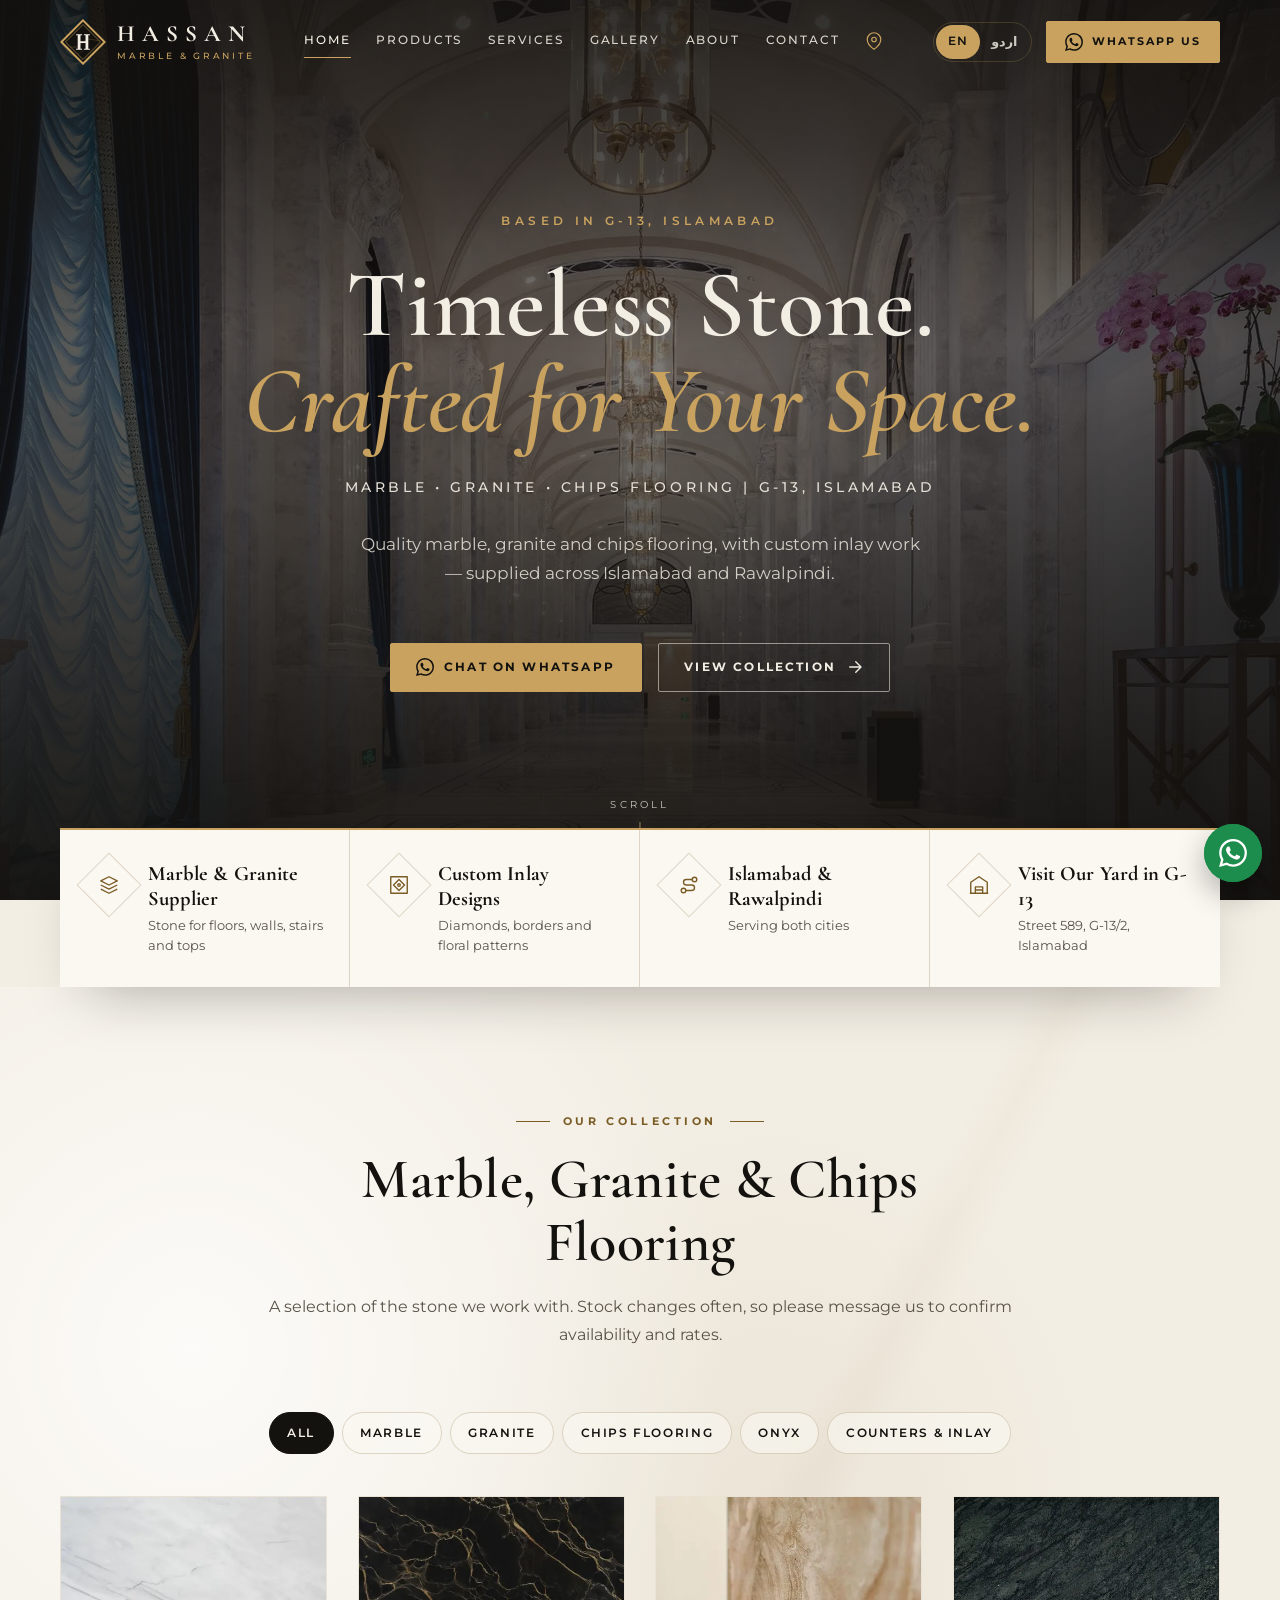
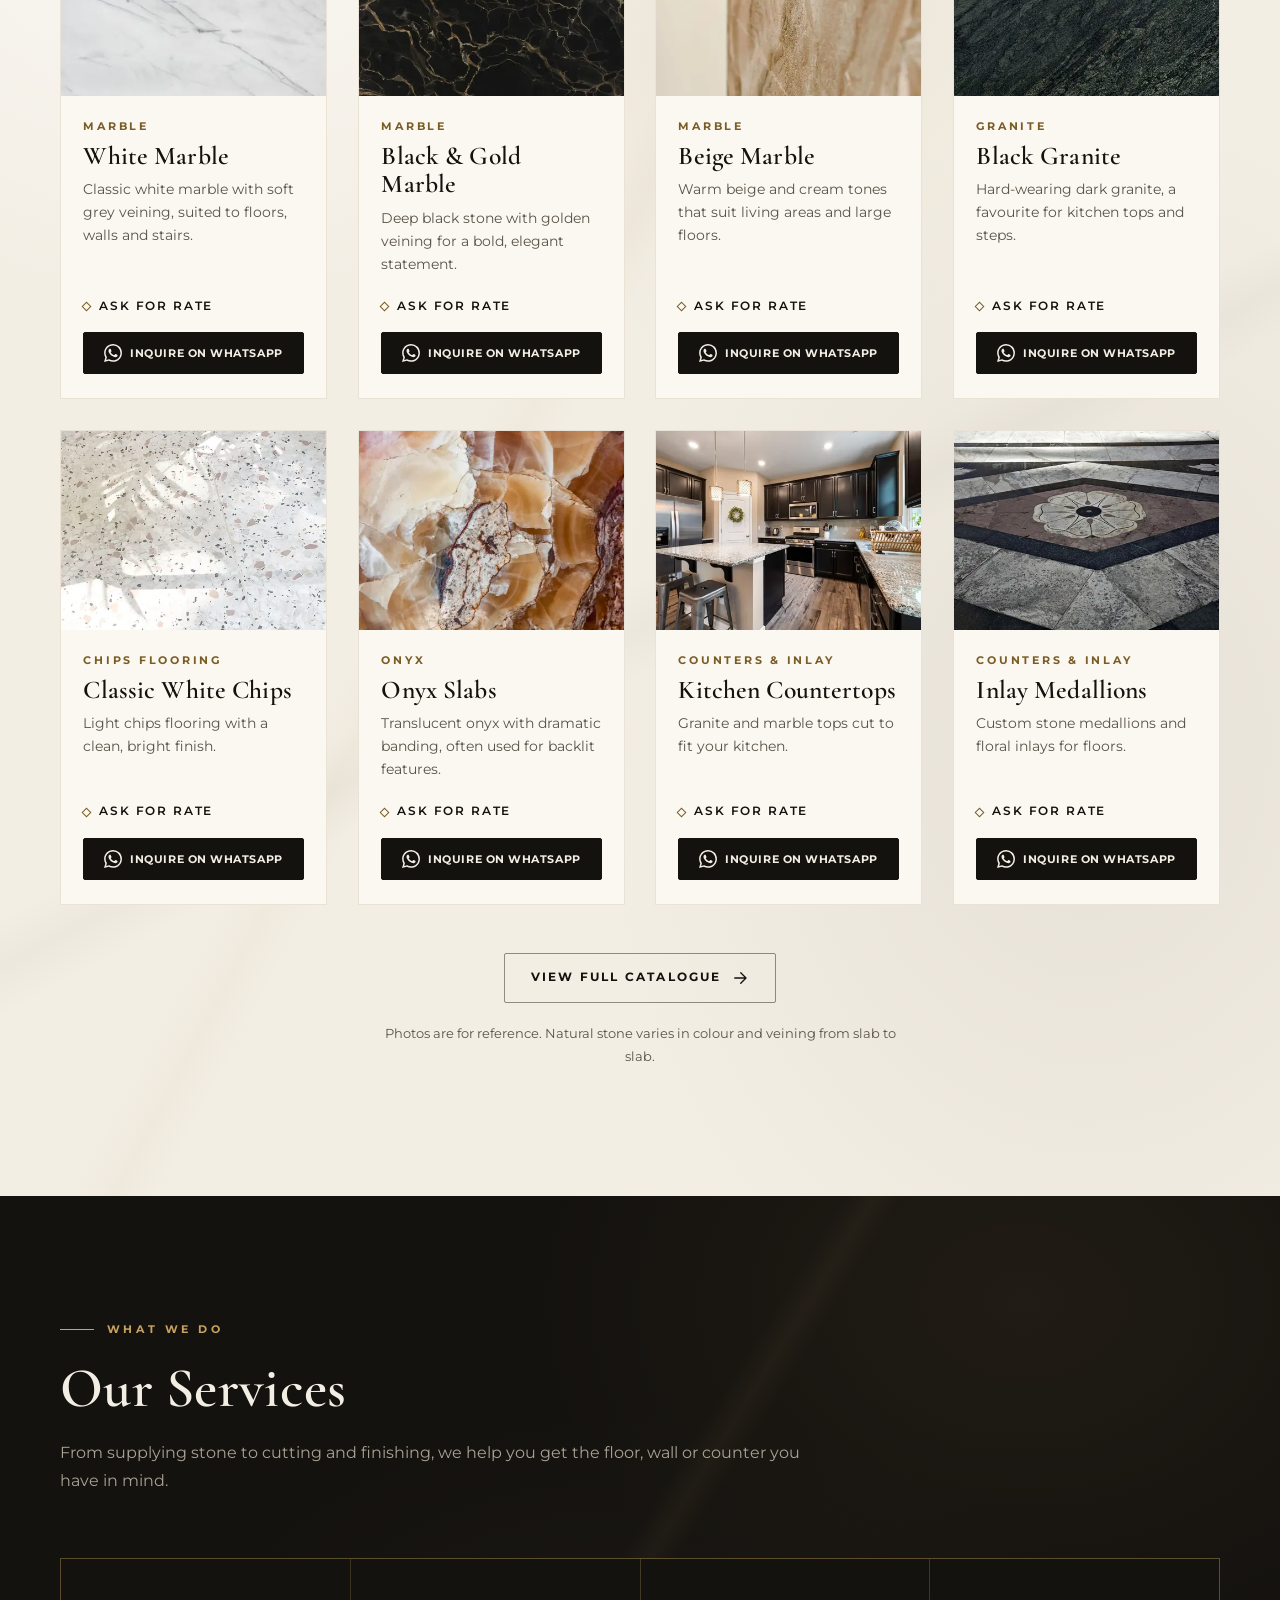
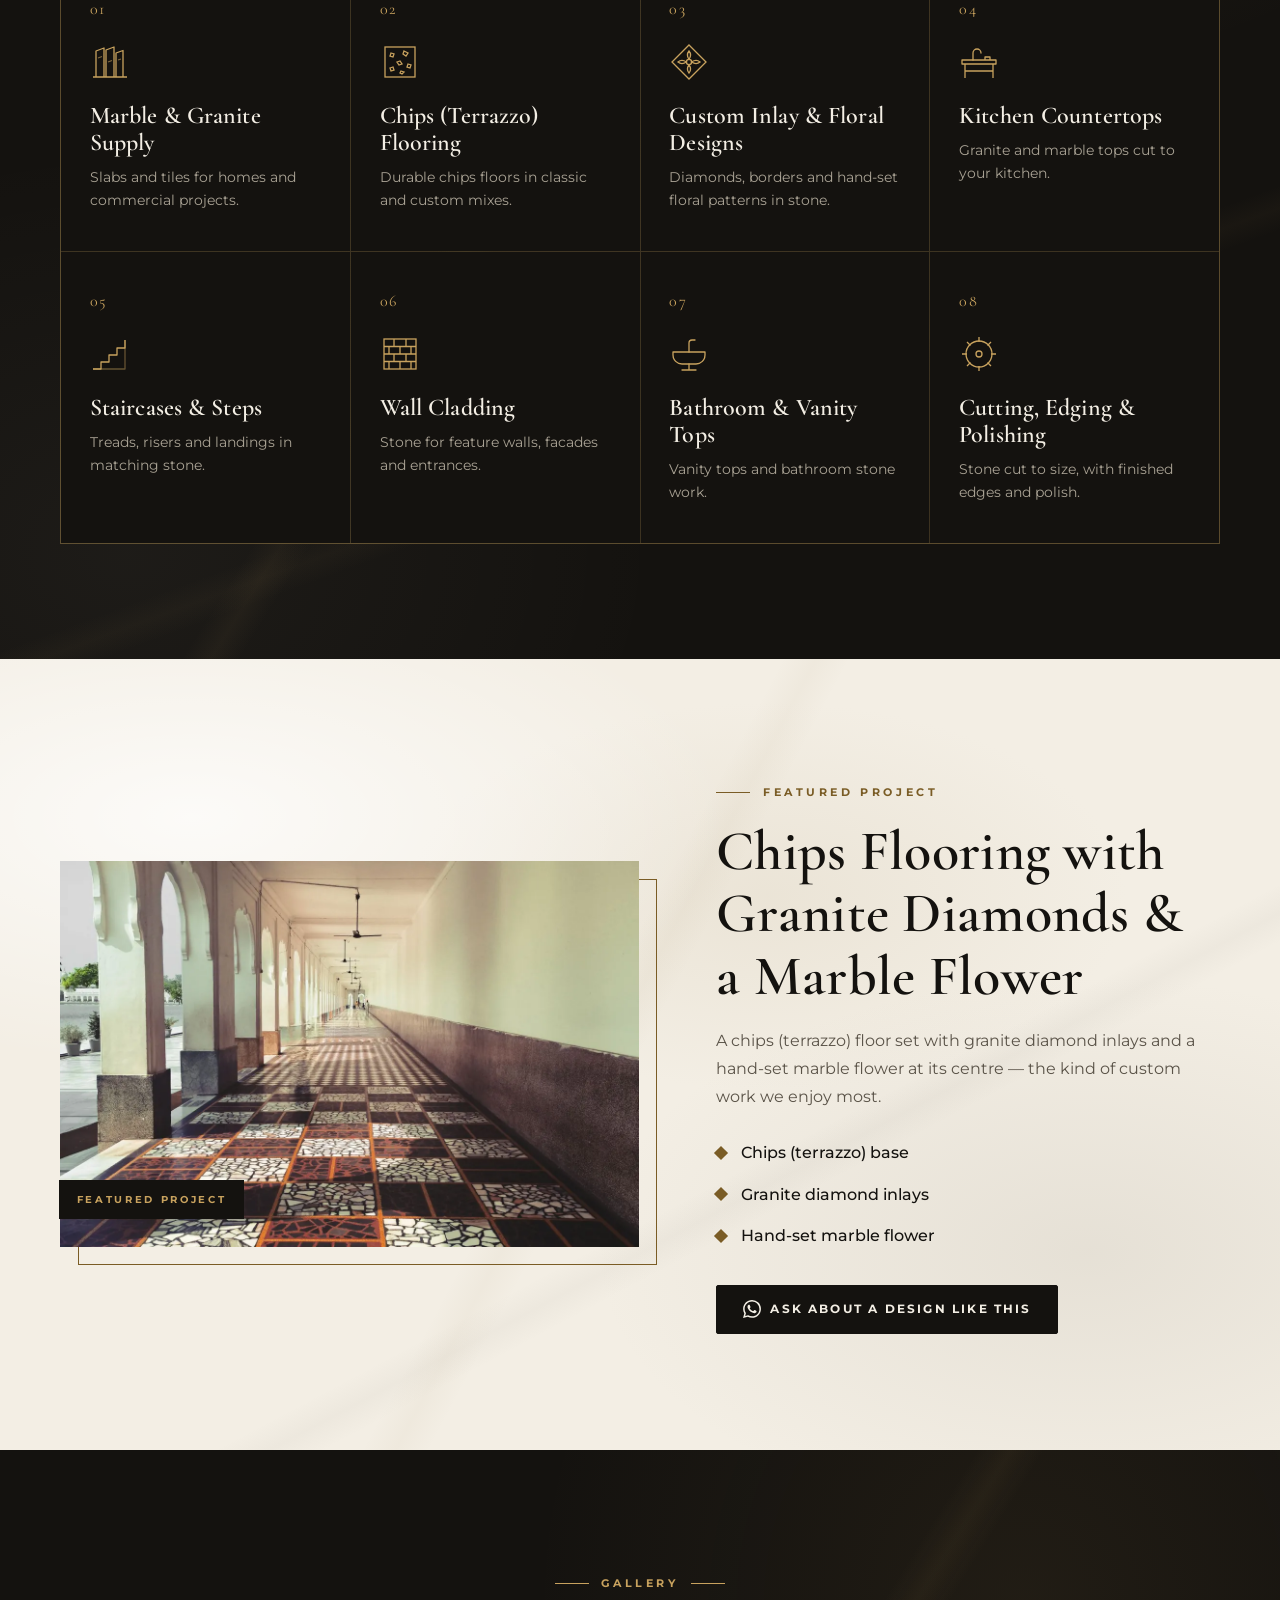
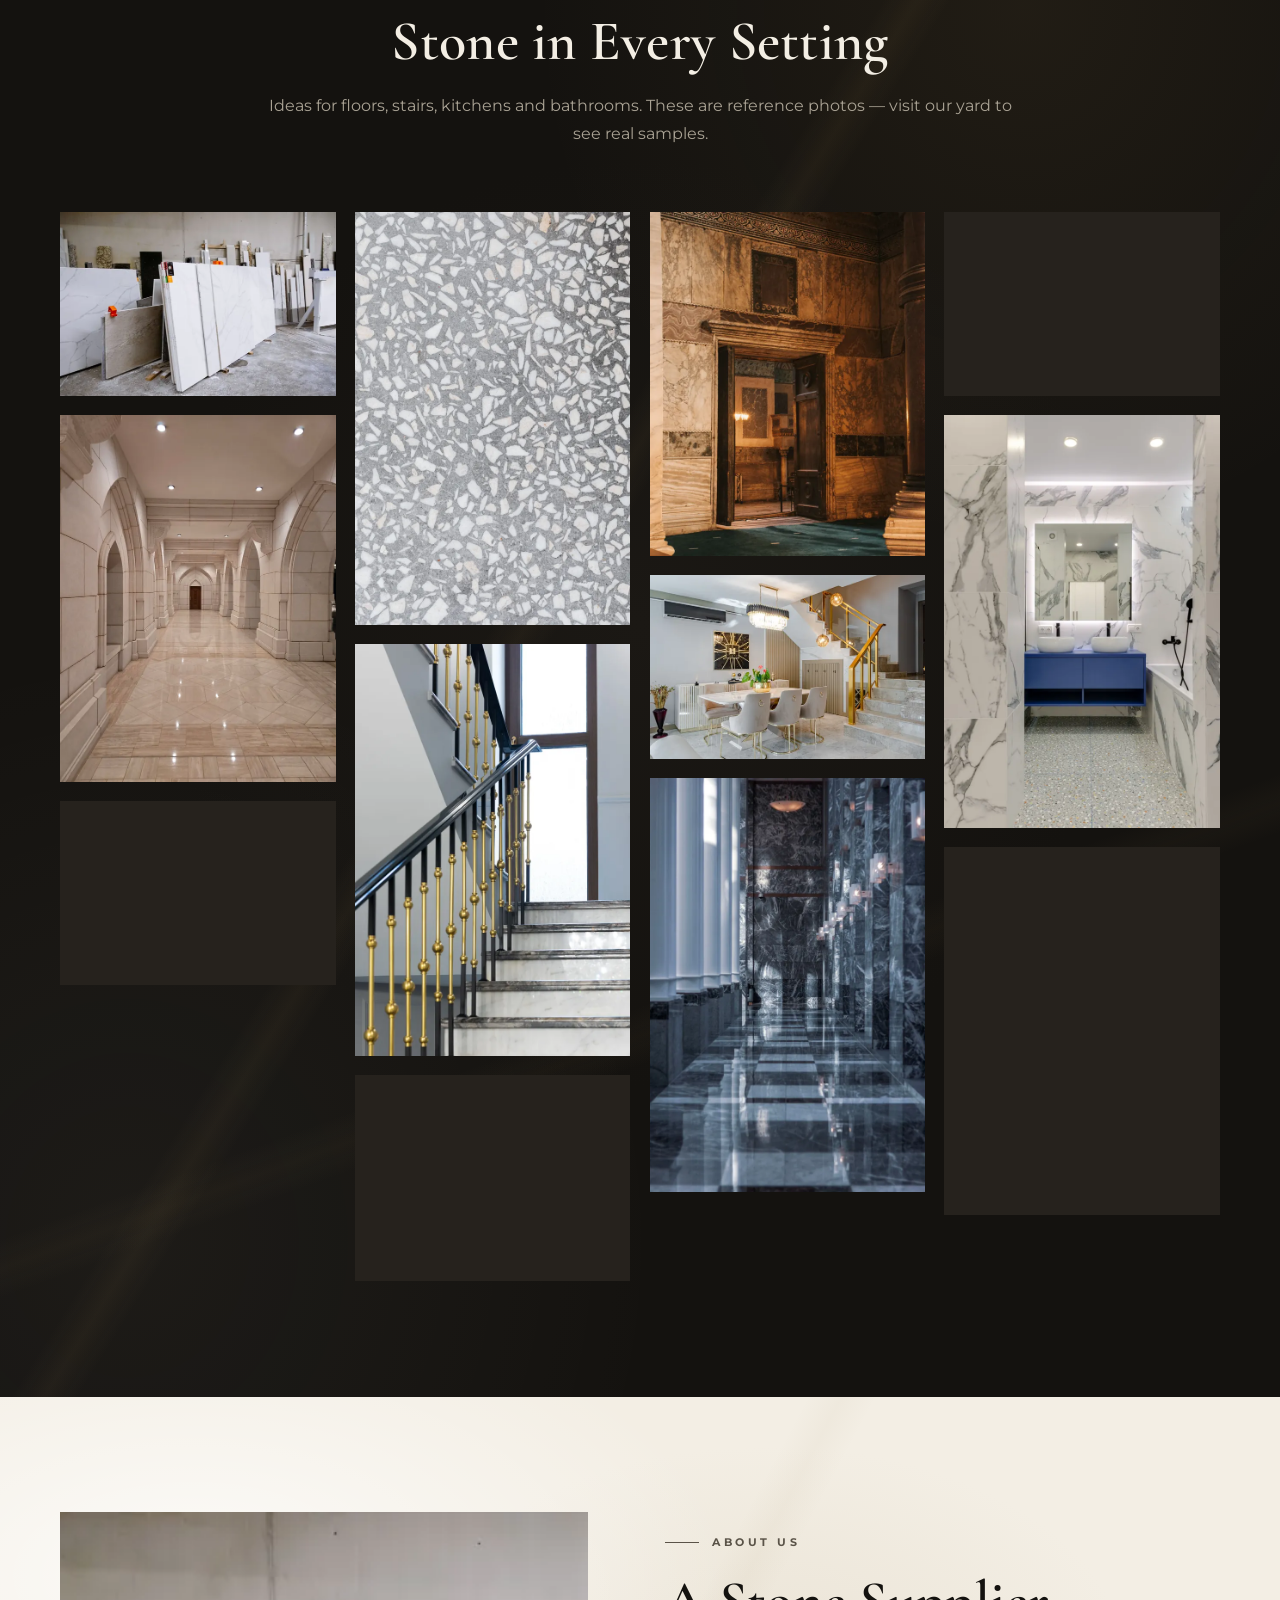
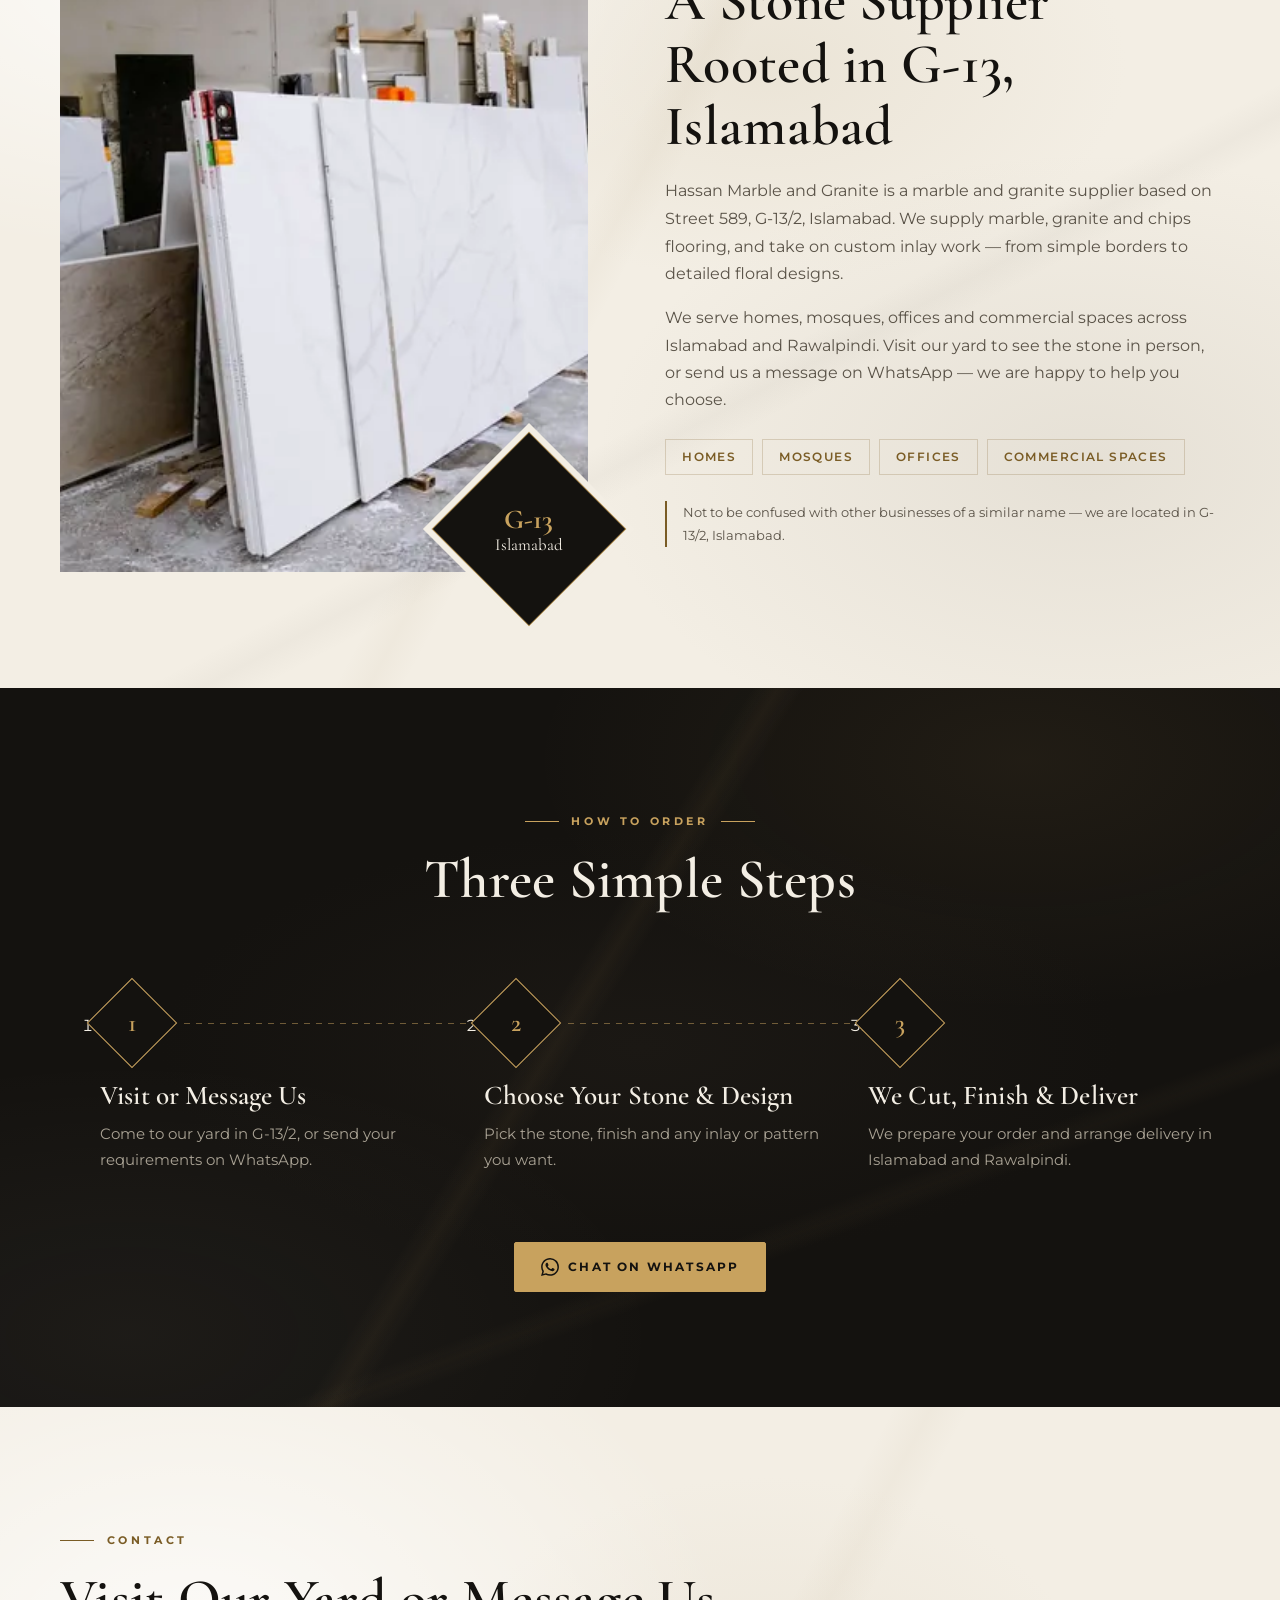
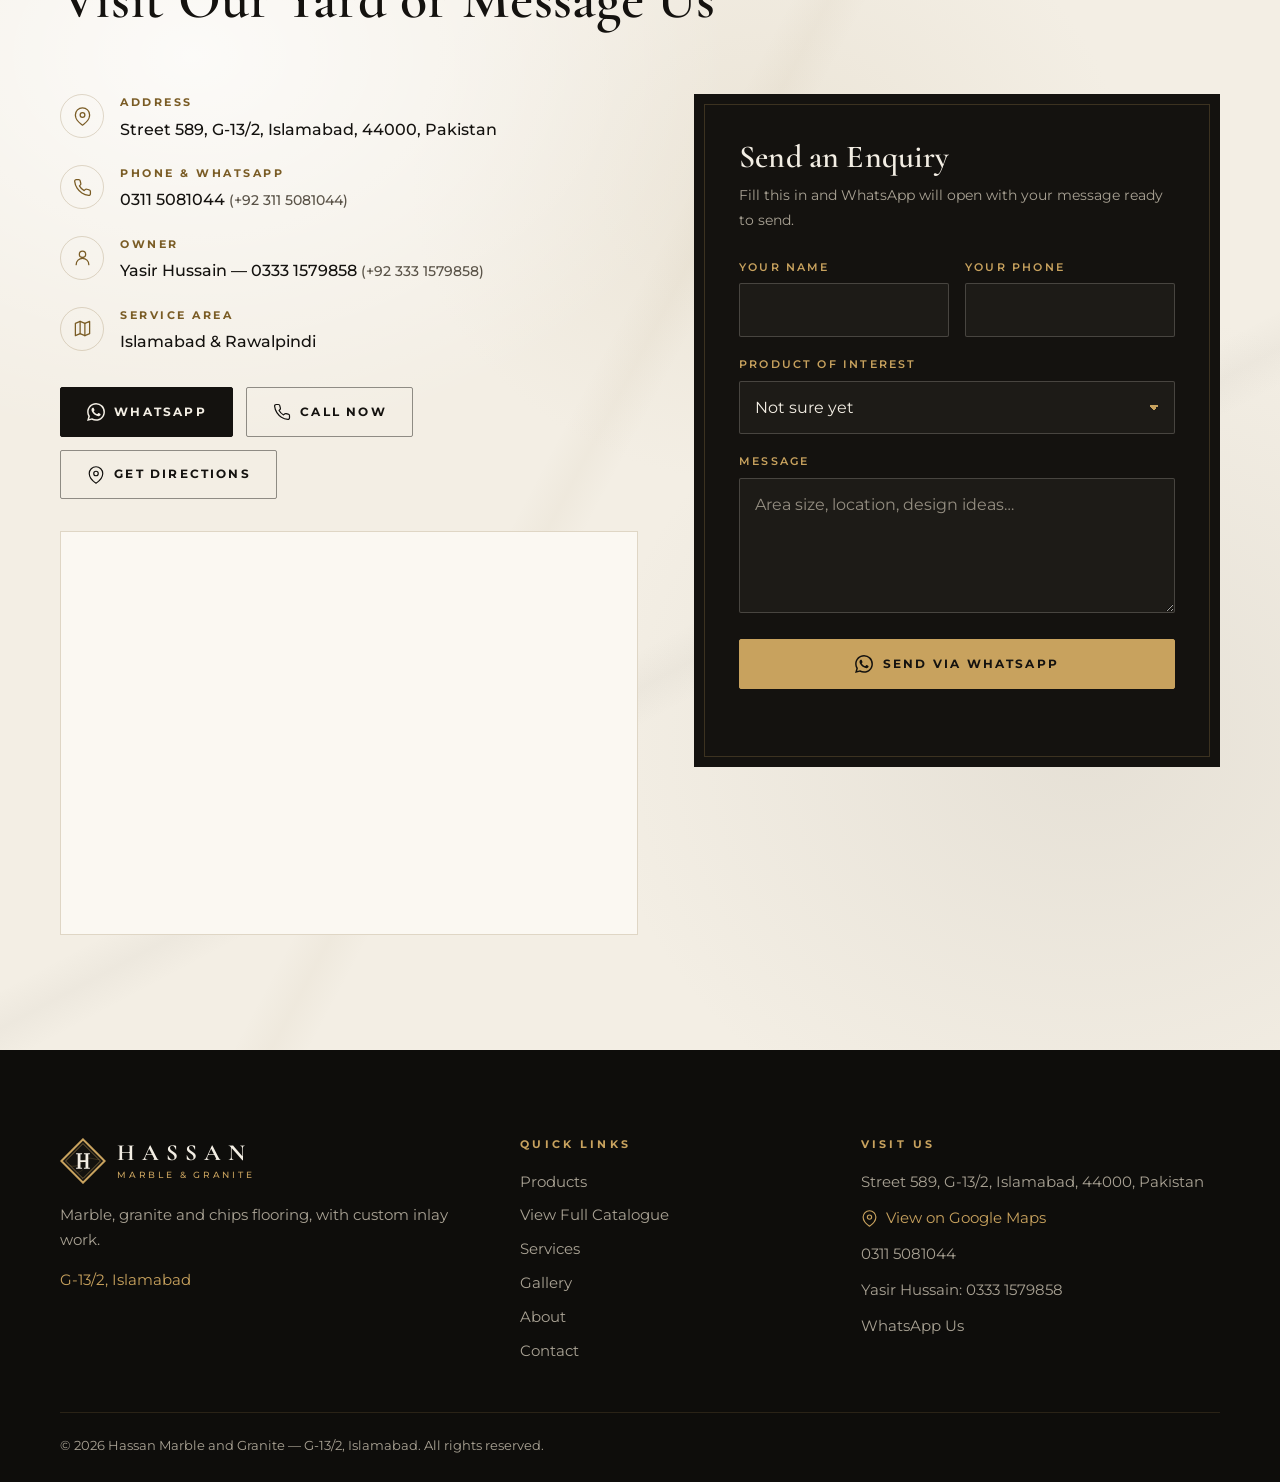
==== commit 26335068: "Remove photo credits link; fix responsive overflow on small phones, tablets and 1280px - Grid items " ====
--- a/index.html
+++ b/index.html
@@ -447,7 +447,6 @@
       </div>
       <div class="footer__bottom">
         <p style="margin:0">© <span data-year>2026</span> <span data-cfg="businessName">Hassan Marble and Granite</span> — <span class="ltr">G-13/2, Islamabad</span>. <span data-i18n="footer.rights">All rights reserved.</span></p>
-        <p style="margin:0"><a href="CREDITS.md" data-i18n="footer.credits">Photo credits</a></p>
       </div>
     </div>
   </footer>
--- a/css/main.css
+++ b/css/main.css
@@ -678,3 +678,29 @@
 @media (prefers-reduced-motion: reduce) { .hero-in { animation: none; } }
 /* Reserve space until JS renders the cards (prevents layout shift) */
 .product-grid:empty { min-height: 100vh; }
+
+/* ---------- Responsive hardening ---------- */
+/* Grid items may shrink below their content width, so long buttons never widen the page */
+.product-grid > *, .featured__grid > *, .about__grid > *, .contact__grid > *, .services__grid > *, .steps > * { min-width: 0; }
+.btn { max-width: 100%; }
+.btn span { min-width: 0; }
+@media (max-width: 479.98px) { .btn { white-space: normal; text-align: center; line-height: 1.5; } }
+/* Card buttons: tighter tracking so "Inquire on WhatsApp" stays on one line in 2–4 column grids */
+.card .btn { letter-spacing: .1em; padding-inline: .9rem; gap: .5rem; white-space: normal; text-align: center; }
+@media (min-width: 1200px), (min-width: 560px) and (max-width: 767.98px) { .card .btn { font-size: .68rem; letter-spacing: .05em; padding-inline: .7rem; } }
+
+/* Small phones (≤374px): fit brand, language switch and menu button on one row */
+@media (max-width: 374.98px) {
+  .nav { gap: .5rem; }
+  .nav__actions { gap: .45rem; }
+  .brand { gap: .5rem; }
+  .brand__mark, .is-scrolled .brand__mark, .is-solid .brand__mark { width: 34px; height: 34px; }
+  .brand__name { font-size: 1.15rem; letter-spacing: .22em; }
+  .brand__sub { font-size: .5rem; letter-spacing: .22em; }
+  .lang-switch button { min-width: 38px; padding-inline: .45rem; }
+  .burger { width: 42px; height: 42px; }
+}
+
+/* About stamp: keep the rotated diamond inside the page on tablets */
+@media (max-width: 939.98px) { .about__stamp { inset-inline-end: 10px; } }
+@media (max-width: 560px) { .about__stamp { inset-inline-end: 14px; } }
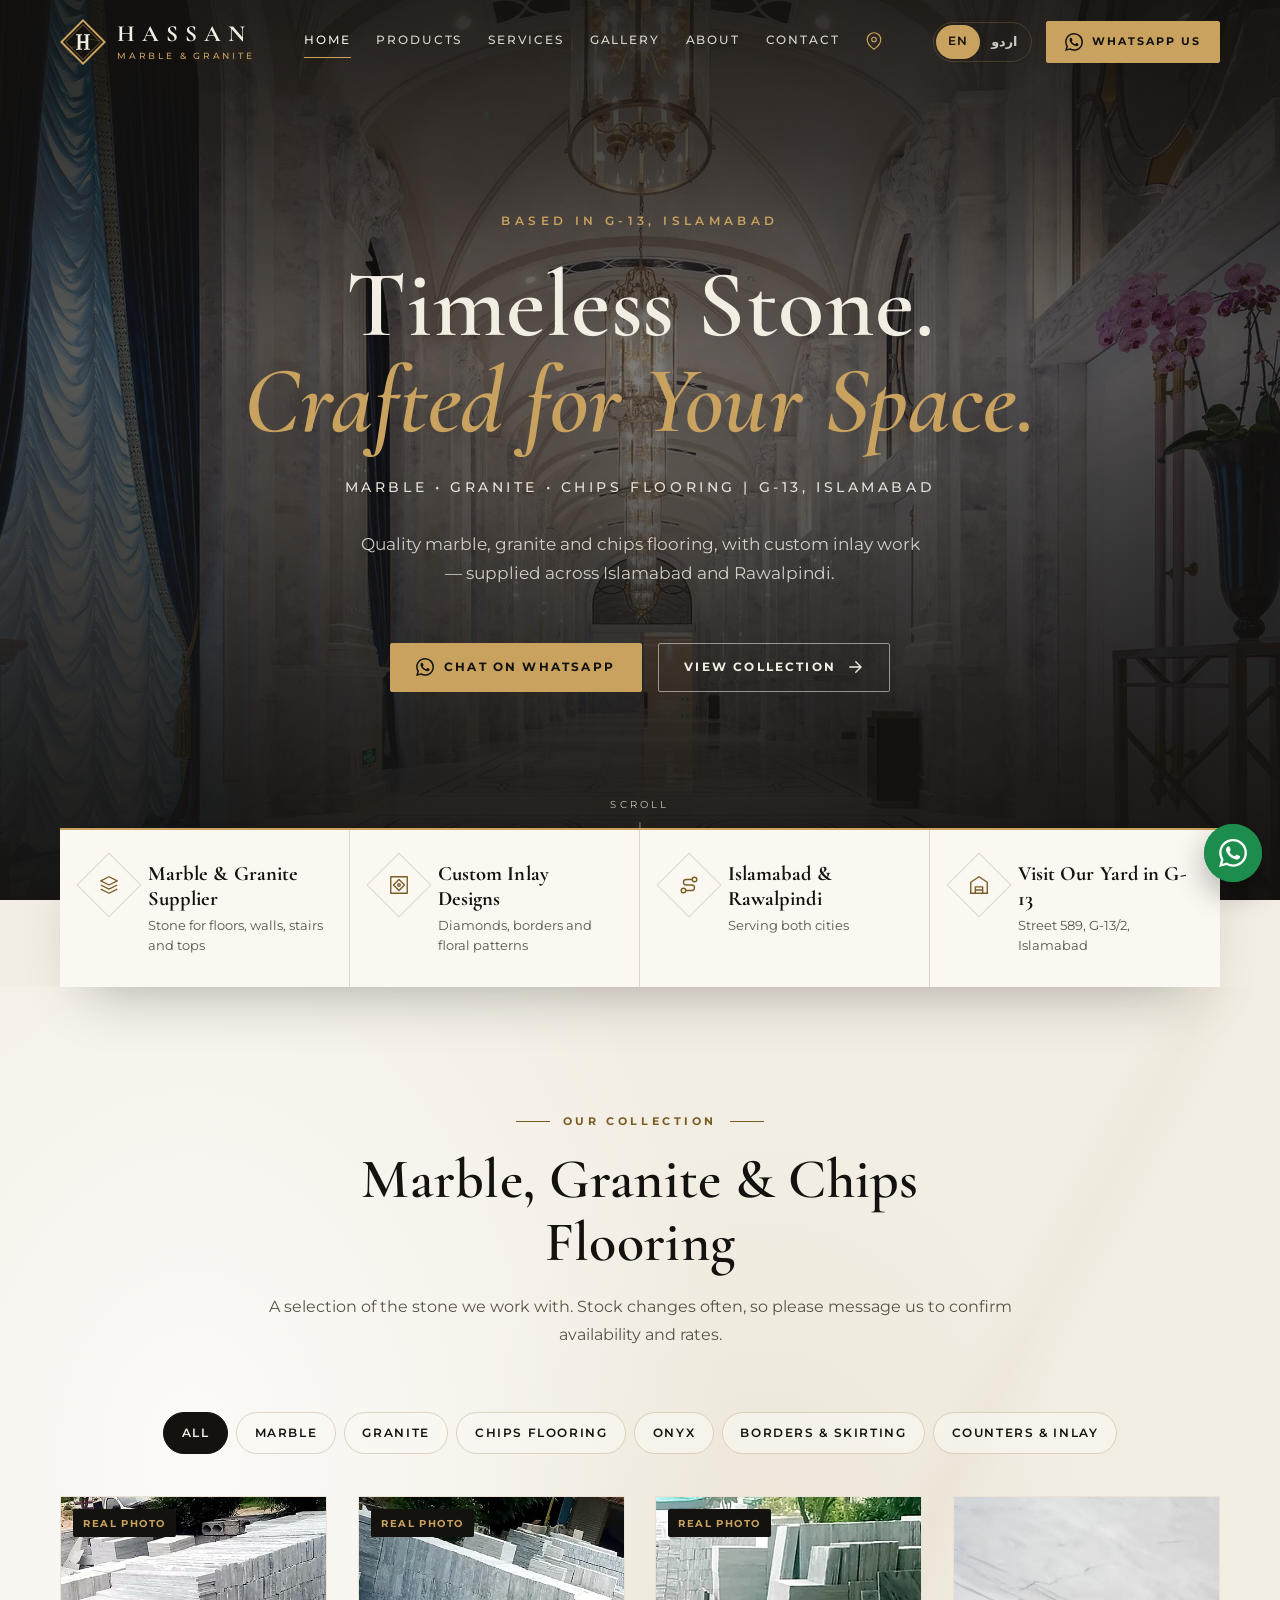
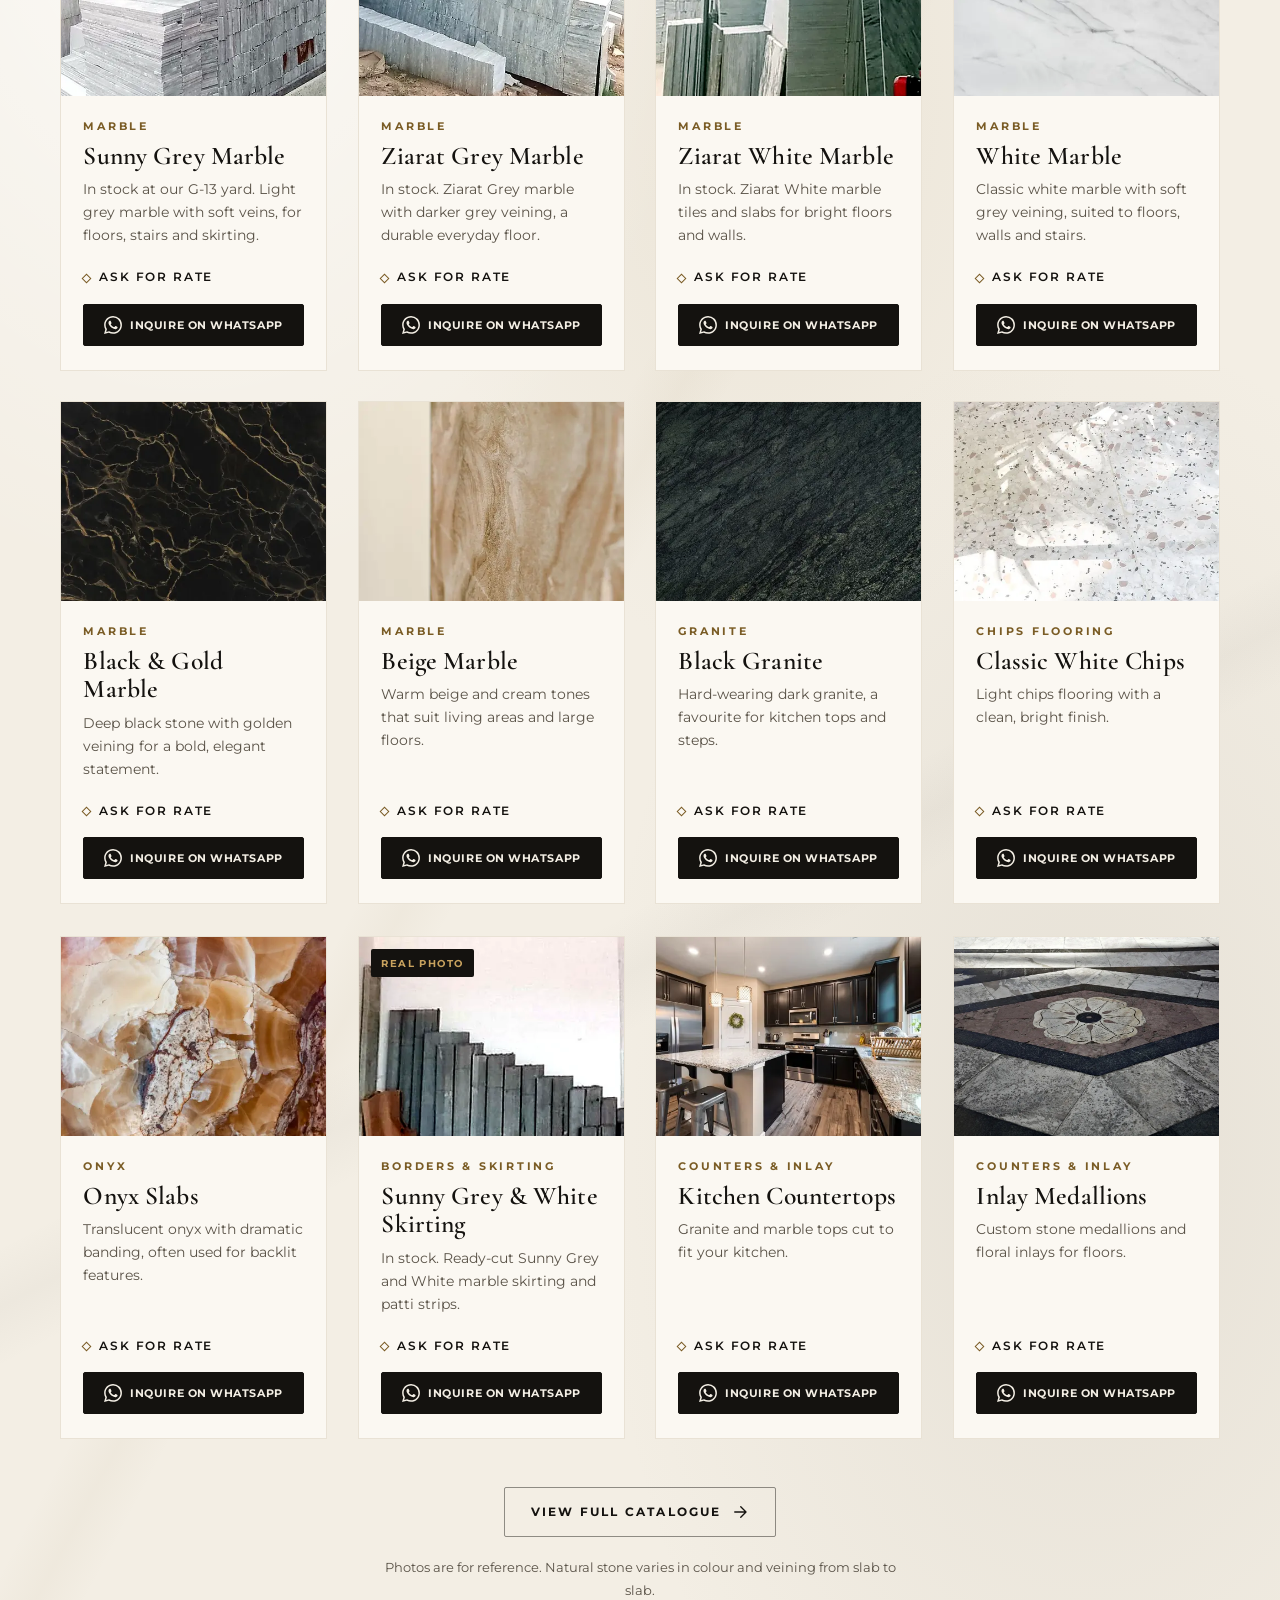
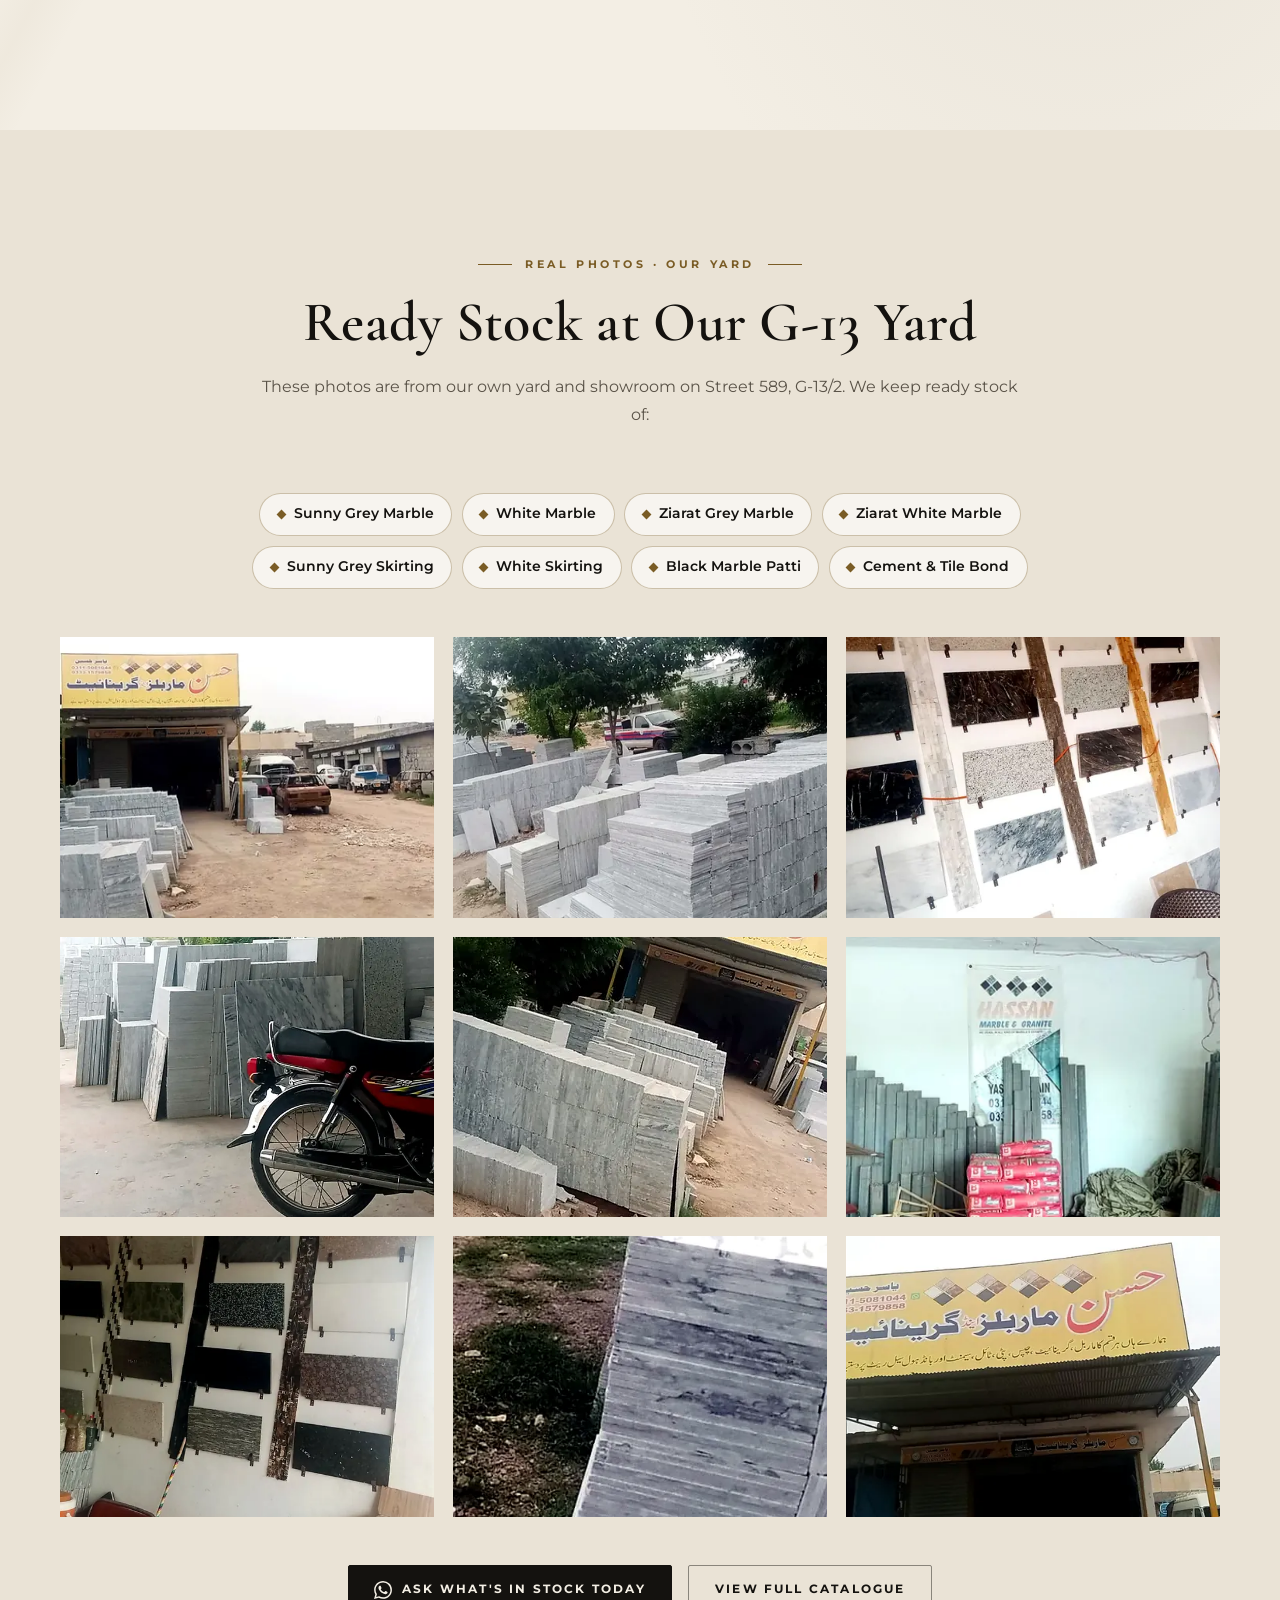
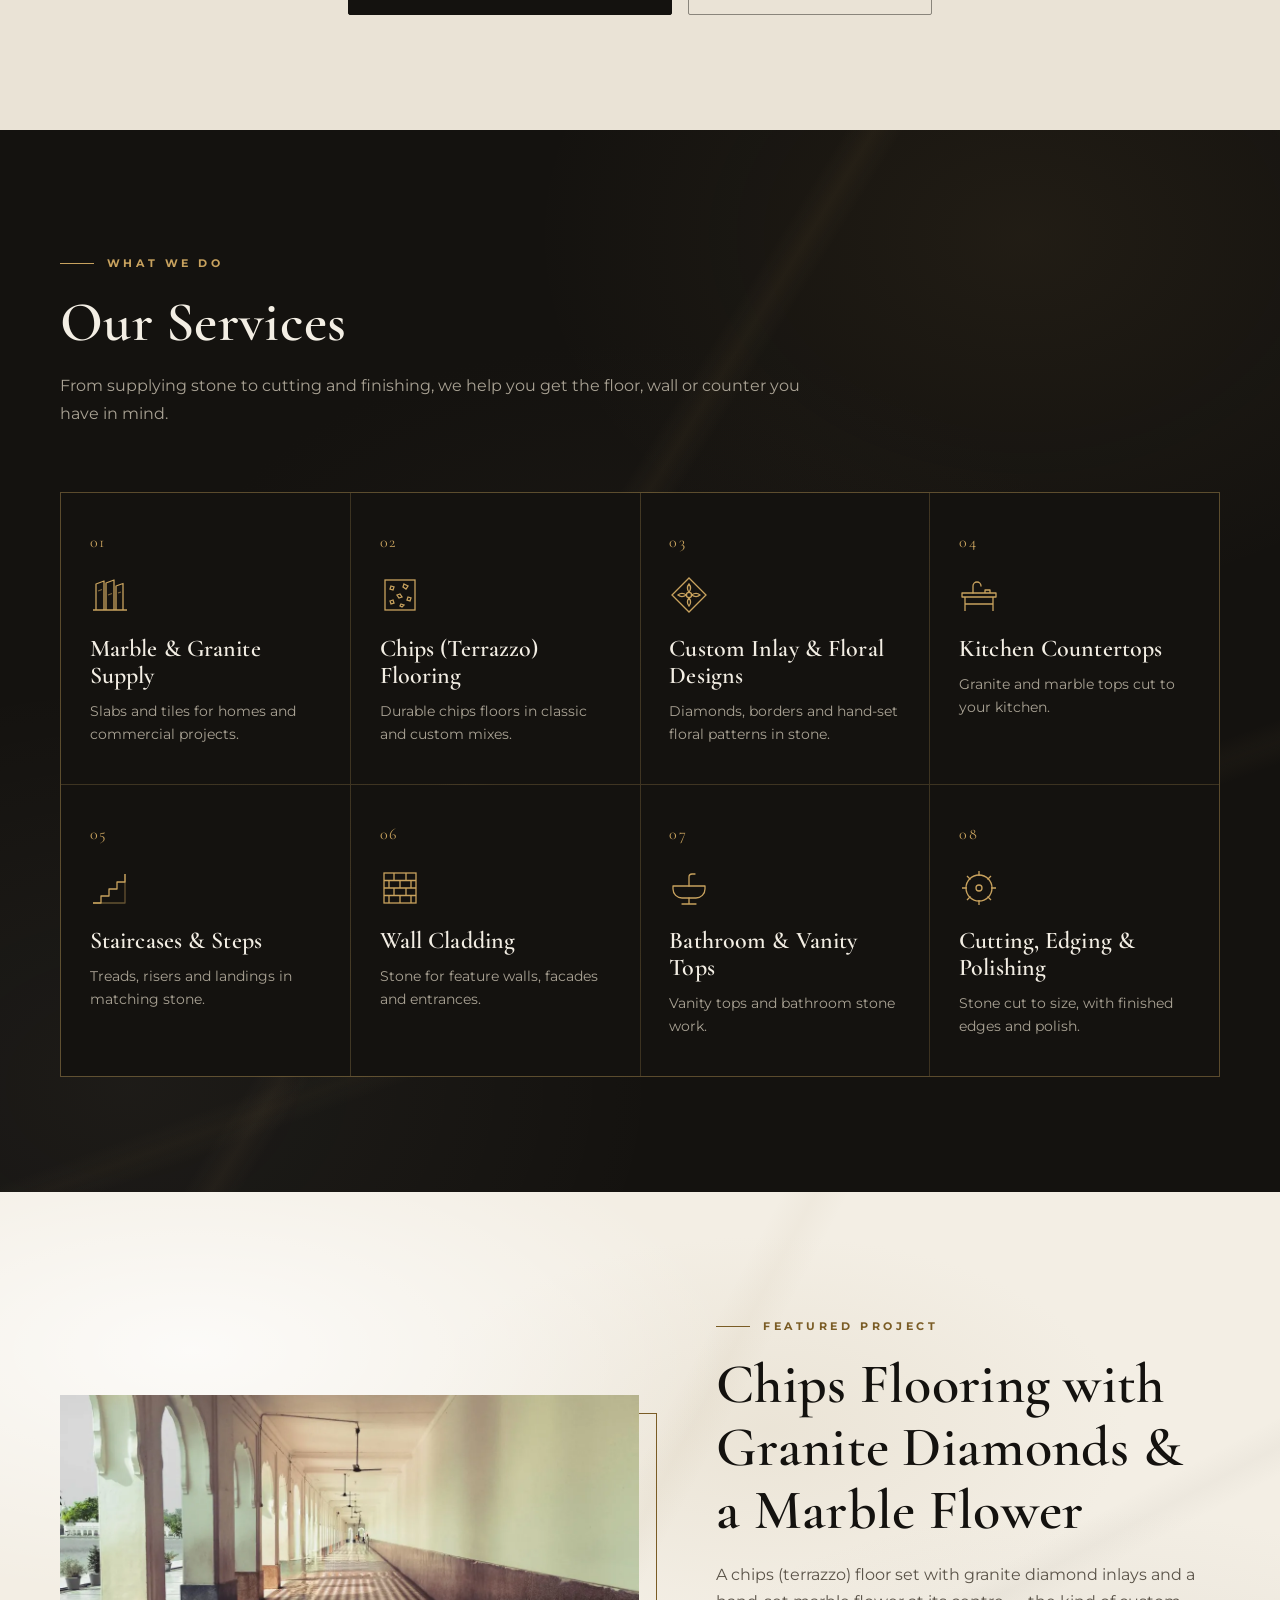
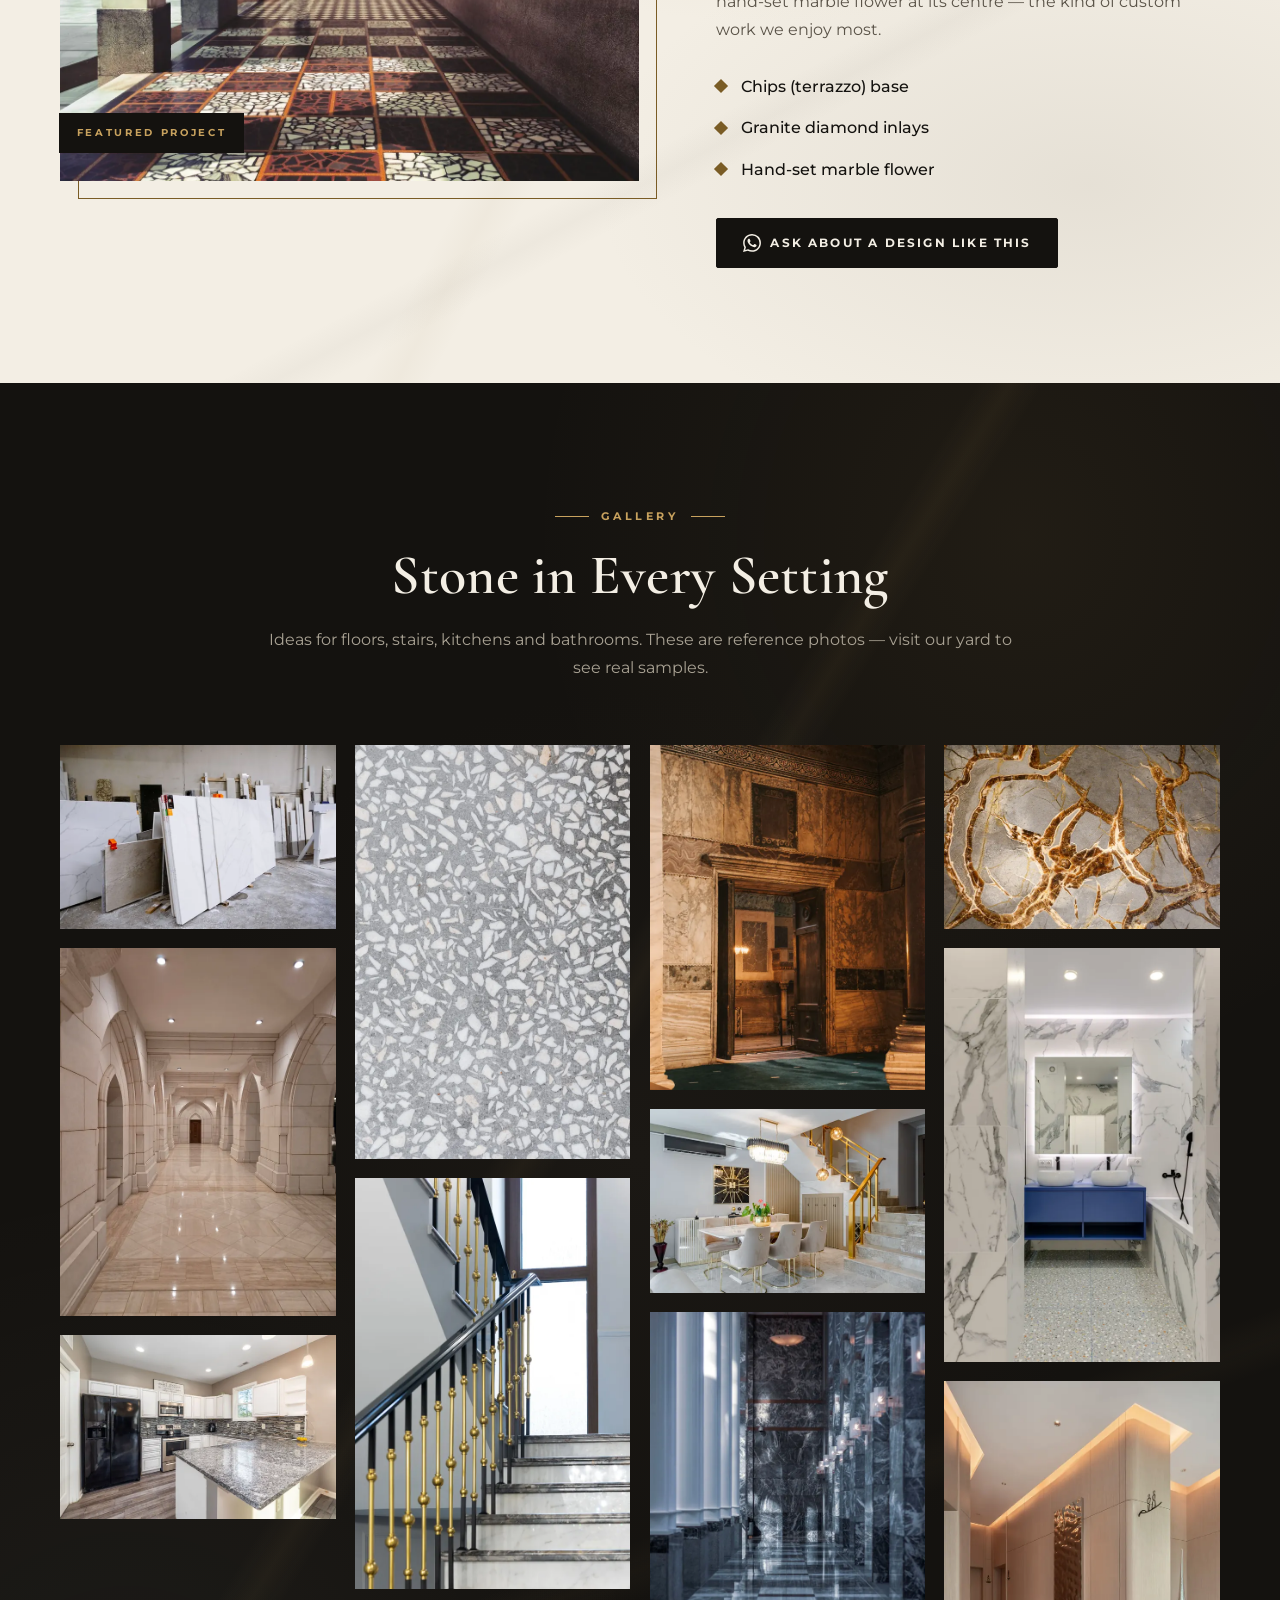
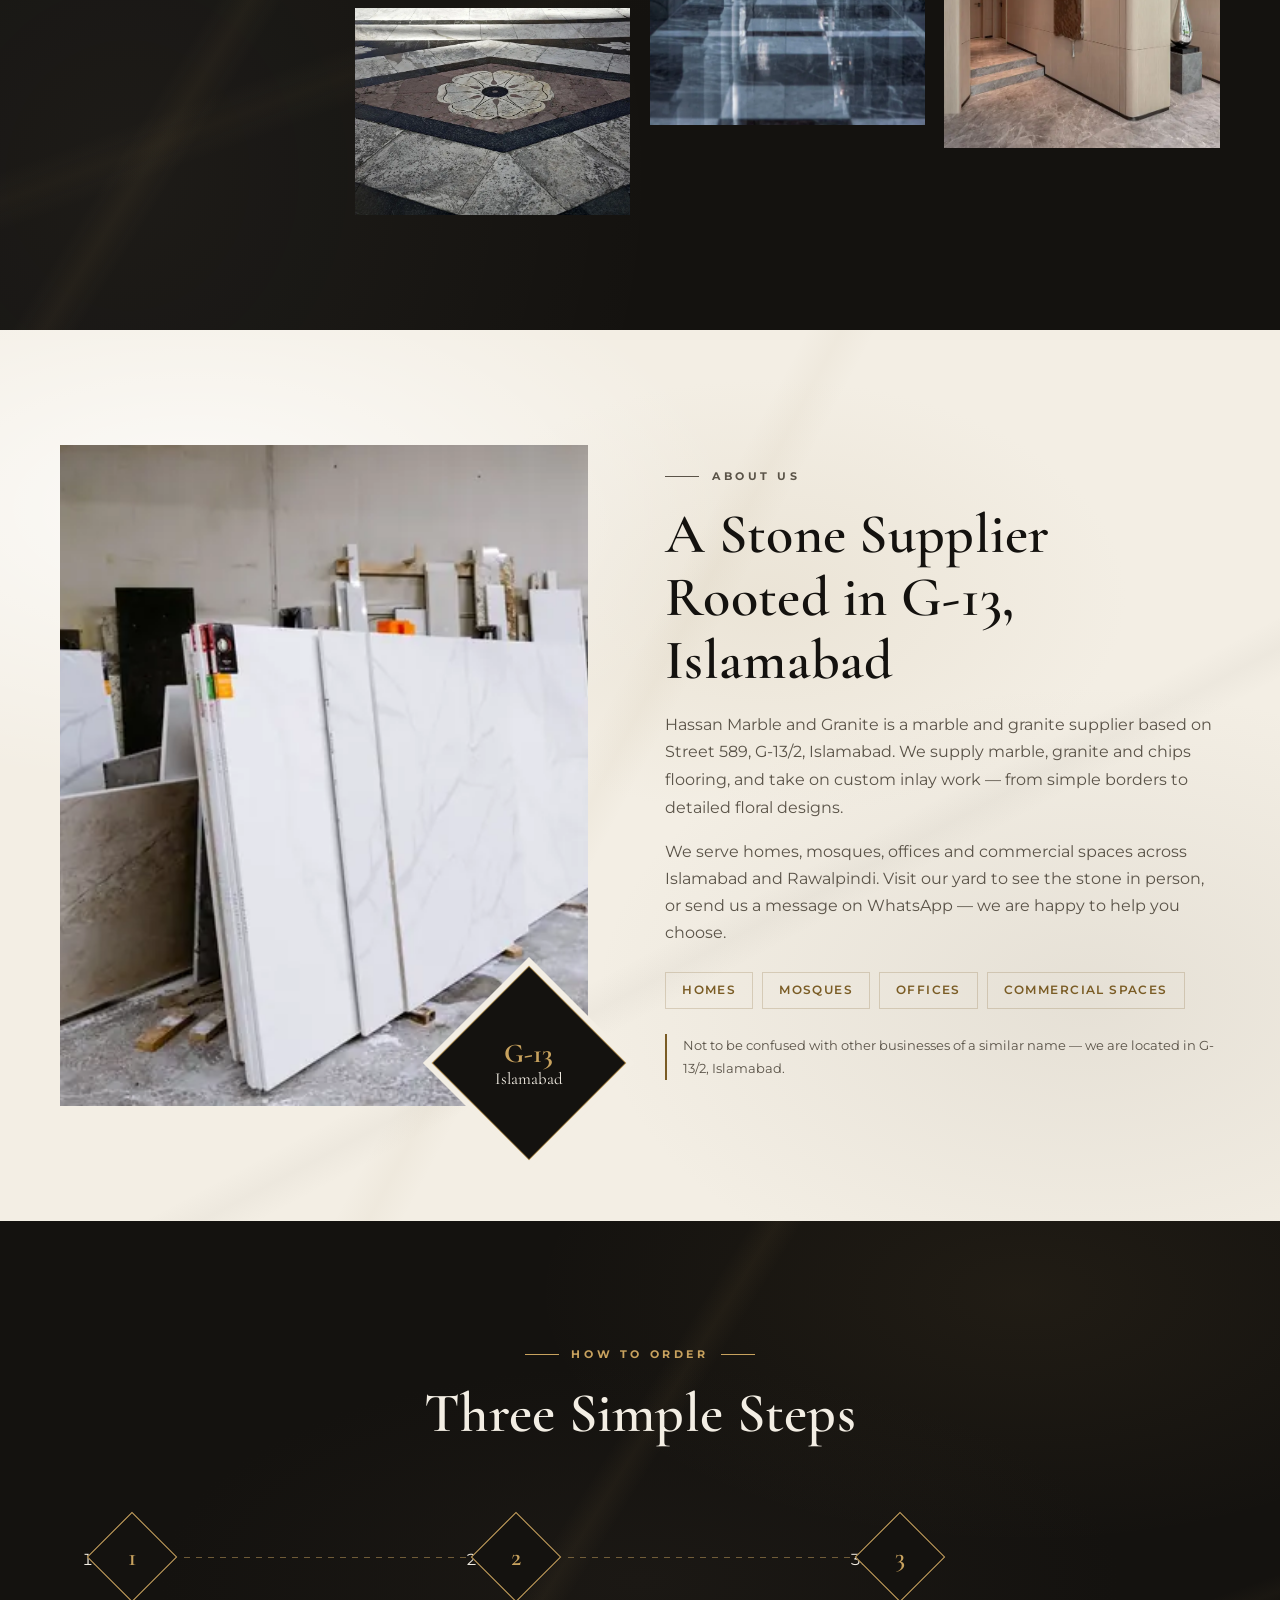
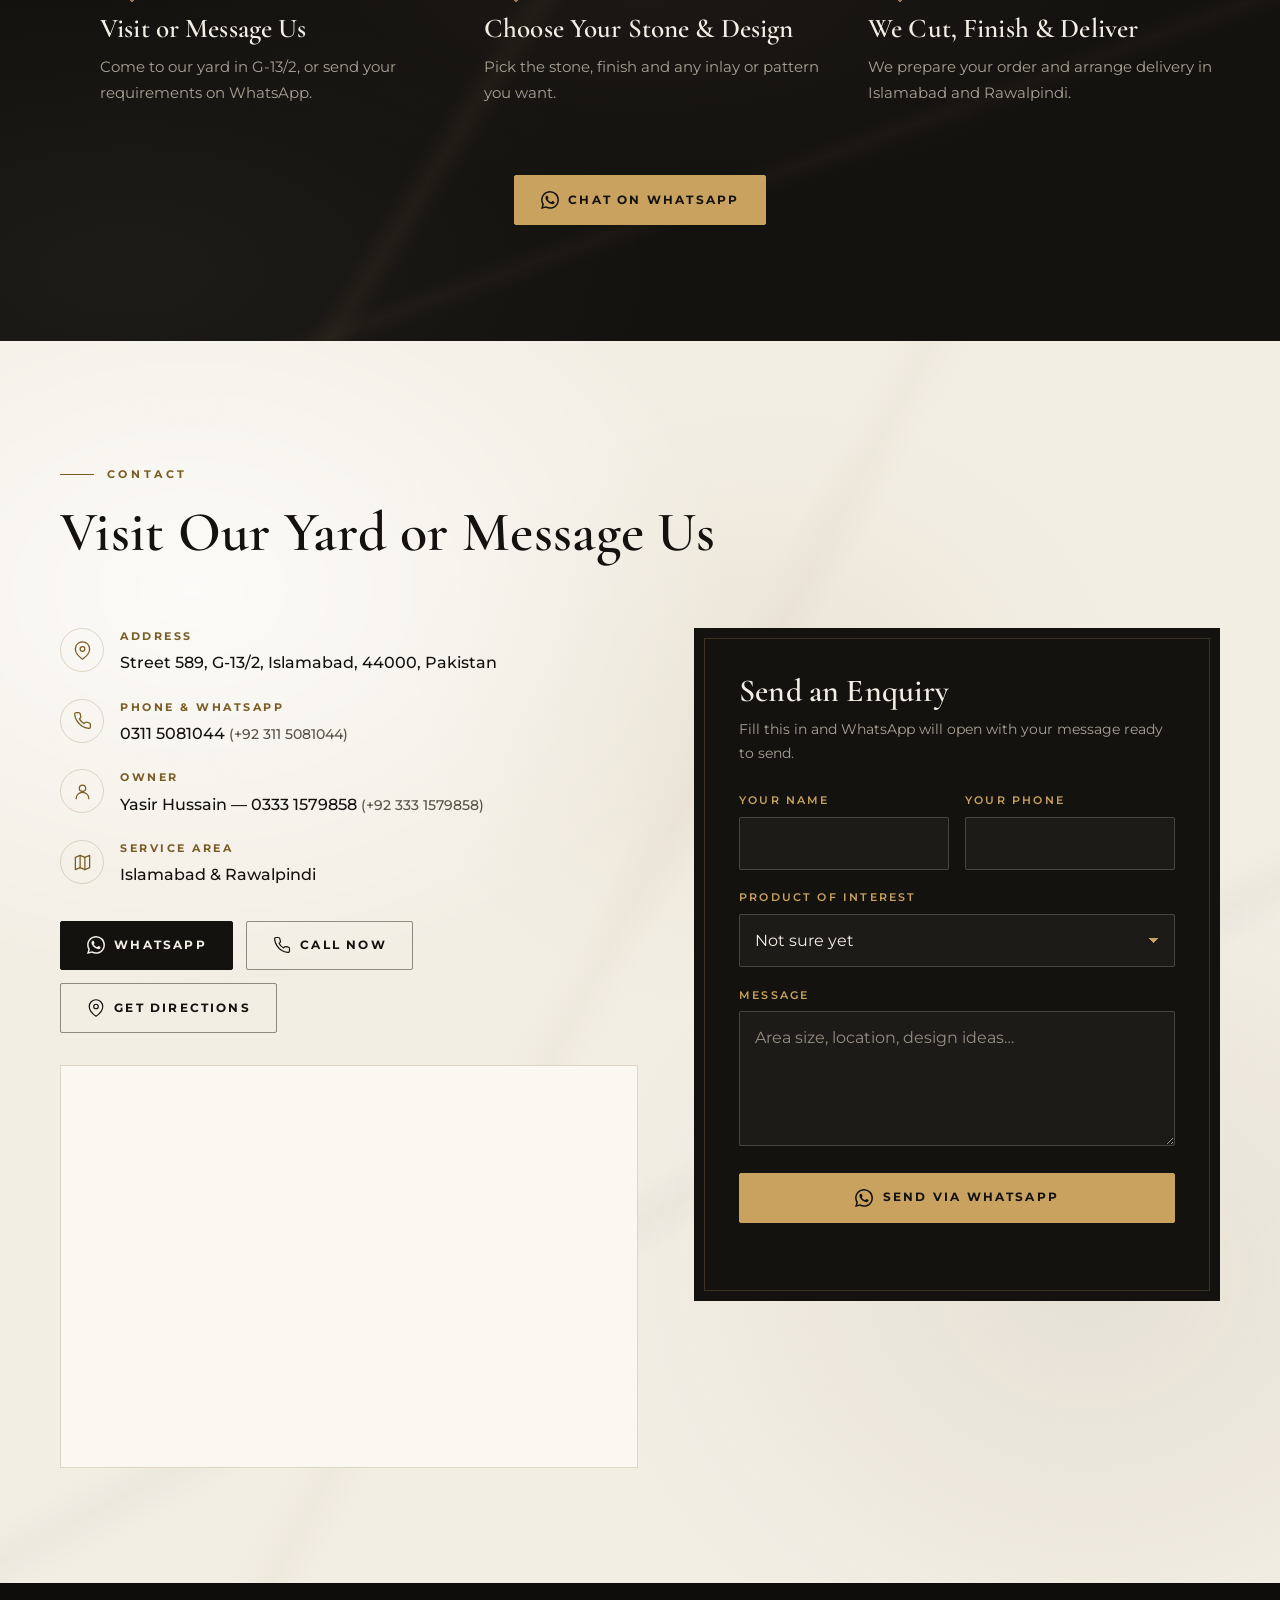
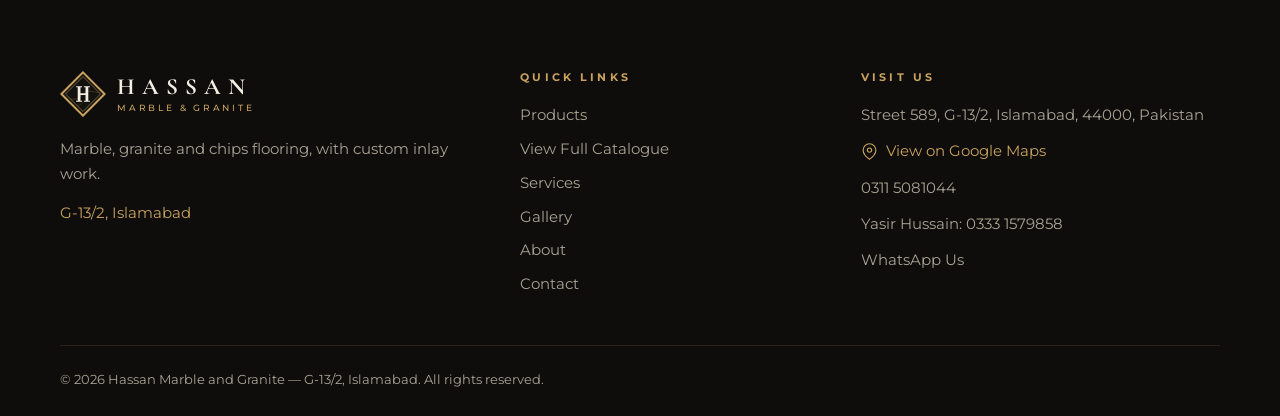
==== commit 01c50ef7: "Add Ready Stock section and product cards with the owner's yard photos - 9 real photos from the G-13" ====
--- a/index.html
+++ b/index.html
@@ -213,6 +213,34 @@
       </div>
     </section>
 
+    <!-- ===================== READY STOCK (real yard photos) ===================== -->
+    <section class="section yard" id="yard" aria-labelledby="yard-title">
+      <div class="container">
+        <header class="section-head section-head--center reveal">
+          <p class="eyebrow" data-i18n="yard.eyebrow">Real Photos · Our Yard</p>
+          <h2 class="section-title" id="yard-title" data-i18n="yard.title">Ready Stock at Our G-13 Yard</h2>
+          <p class="section-lead" data-i18n="yard.lead">These photos are from our own yard and showroom on Street 589, G-13/2. We keep ready stock of:</p>
+        </header>
+        <ul class="stock-list reveal" data-i18n-attr="aria-label:yard.listLabel" aria-label="Stone in stock">
+            <li data-i18n="yard.s1">Sunny Grey Marble</li>
+            <li data-i18n="yard.s2">White Marble</li>
+            <li data-i18n="yard.s3">Ziarat Grey Marble</li>
+            <li data-i18n="yard.s4">Ziarat White Marble</li>
+            <li data-i18n="yard.s5">Sunny Grey Skirting</li>
+            <li data-i18n="yard.s6">White Skirting</li>
+            <li data-i18n="yard.s7">Black Marble Patti</li>
+            <li data-i18n="yard.s8">Cement &amp; Tile Bond</li>
+        </ul>
+        <div class="gallery gallery--grid" data-gallery="yard"></div>
+        <div class="yard__cta reveal">
+          <a class="btn btn--dark" data-wa="wa.stock" href="https://wa.me/923115081044" target="_blank" rel="noopener">
+            <svg aria-hidden="true"><use href="#i-wa"></use></svg><span data-i18n="yard.cta">Ask What&#39;s in Stock Today</span>
+          </a>
+          <a class="btn btn--ghost-dark" href="products.html"><span data-i18n="products.viewAll">View Full Catalogue</span></a>
+        </div>
+      </div>
+    </section>
+
     <!-- ===================== SERVICES ===================== -->
     <section class="section section--dark marble-dark" id="services" aria-labelledby="services-title">
       <div class="container">
--- a/css/main.css
+++ b/css/main.css
@@ -704,3 +704,20 @@
 /* About stamp: keep the rotated diamond inside the page on tablets */
 @media (max-width: 939.98px) { .about__stamp { inset-inline-end: 10px; } }
 @media (max-width: 560px) { .about__stamp { inset-inline-end: 14px; } }
+
+/* ---------- Ready stock (real yard photos) ---------- */
+.yard { background: #EAE3D6; }
+.stock-list { display: flex; flex-wrap: wrap; justify-content: center; gap: .6rem; max-width: 920px; margin: 0 auto clamp(2rem, 4vw, 3rem); padding: 0; list-style: none; }
+.stock-list li { display: inline-flex; align-items: center; gap: .55rem; padding: .55rem 1.1rem; border: 1px solid rgba(122, 92, 37, .35); border-radius: 40px; background: rgba(255, 255, 255, .6); font-size: .88rem; font-weight: 600; color: var(--charcoal); }
+.stock-list li::before { content: ""; width: 7px; height: 7px; flex: none; background: var(--gold-deep); transform: rotate(45deg); }
+.yard__cta { display: flex; flex-wrap: wrap; gap: 1rem; justify-content: center; margin-top: clamp(2rem, 4vw, 3rem); }
+.card__badge { position: absolute; inset-block-start: .75rem; inset-inline-start: .75rem; z-index: 1; padding: .35rem .65rem; border-radius: 2px; background: var(--charcoal); color: var(--gold); font-size: .62rem; font-weight: 700; letter-spacing: .14em; text-transform: uppercase; pointer-events: none; }
+html[lang="ur"] .card__badge { letter-spacing: 0; text-transform: none; font-size: .78rem; }
+html[lang="ur"] .stock-list li { font-size: 1rem; }
+
+/* Yard photos: even 4:3 frames instead of masonry (3x3 on desktop) */
+.gallery--grid { columns: auto; display: grid; grid-template-columns: repeat(2, minmax(0, 1fr)); gap: clamp(.6rem, 1.6vw, 1.2rem); }
+@media (min-width: 900px) { .gallery--grid { grid-template-columns: repeat(3, minmax(0, 1fr)); } }
+.gallery--grid .gallery__item { aspect-ratio: 4 / 3; margin: 0; }
+.gallery--grid .gallery__item picture, .gallery--grid .gallery__item img { width: 100%; height: 100%; object-fit: cover; }
+@media (max-width: 899.98px) { .gallery--grid .gallery__item:first-child { grid-column: 1 / -1; aspect-ratio: 16 / 9; } }
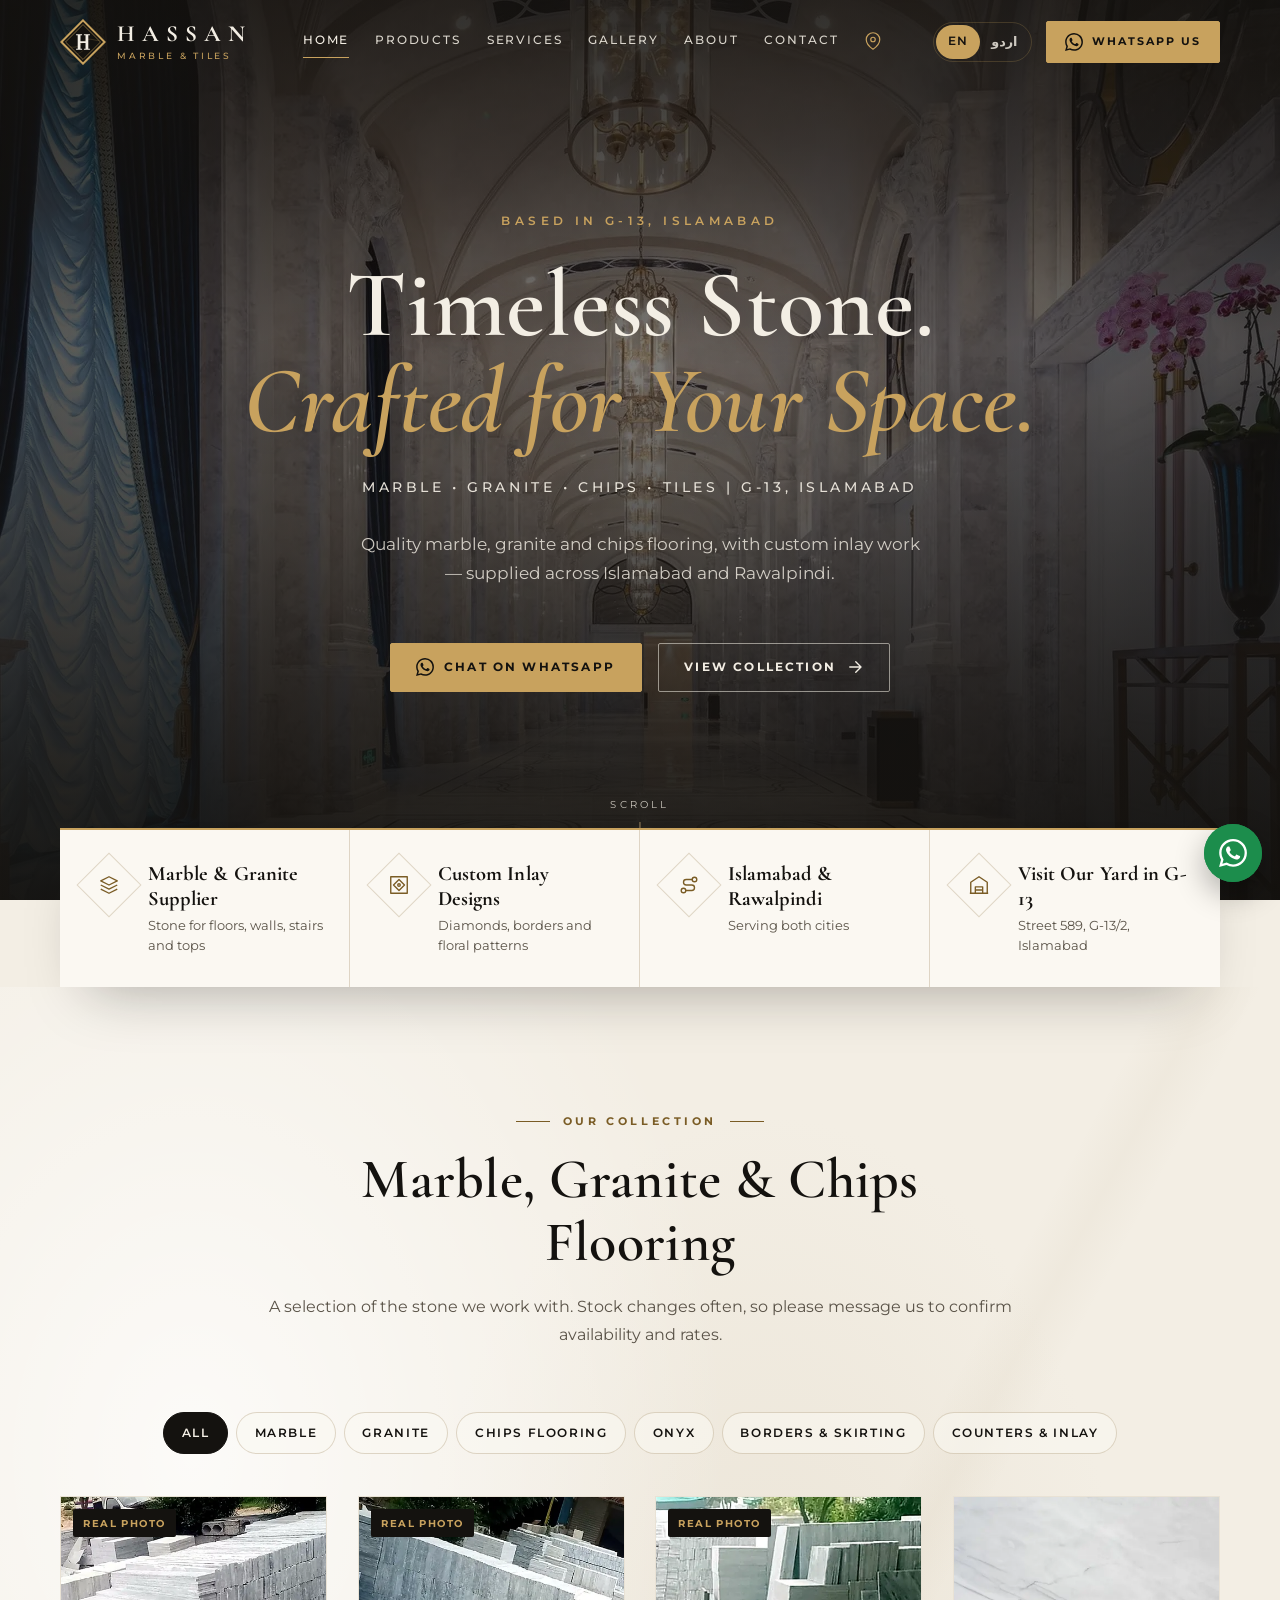
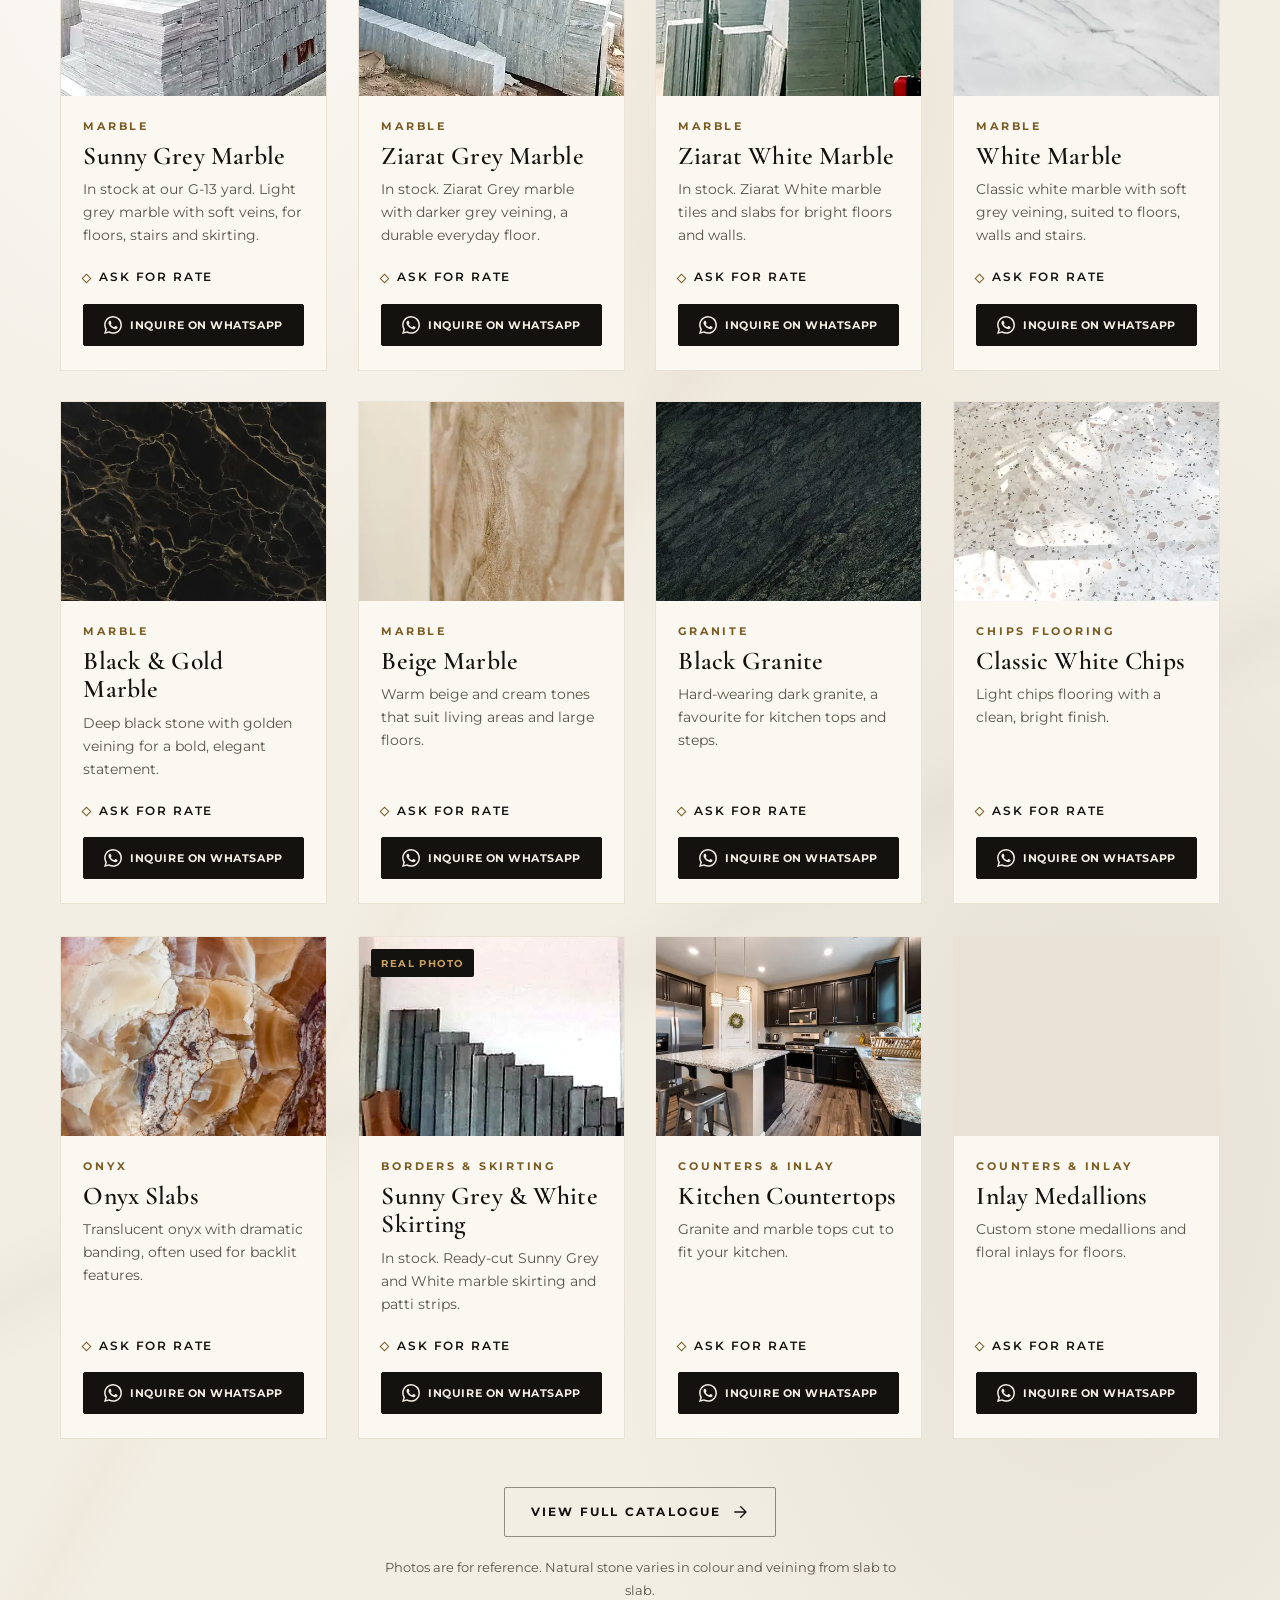
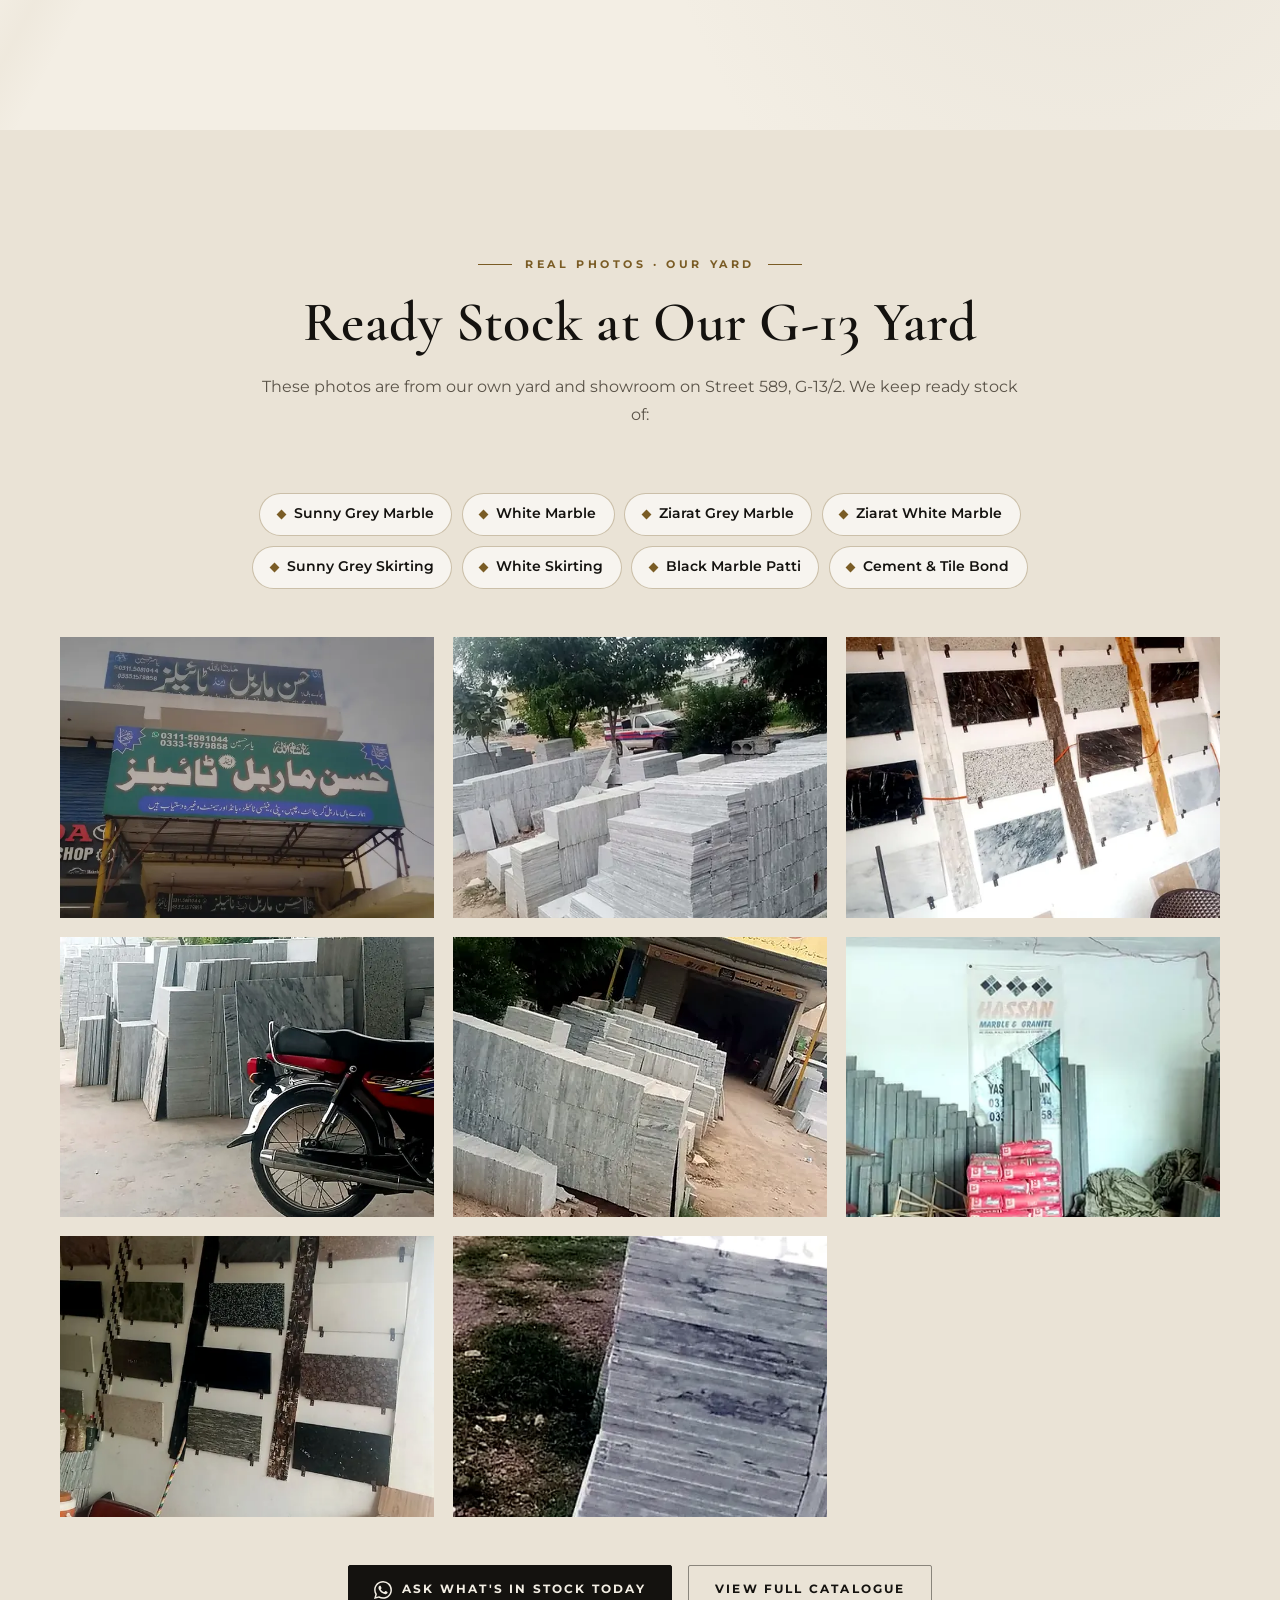
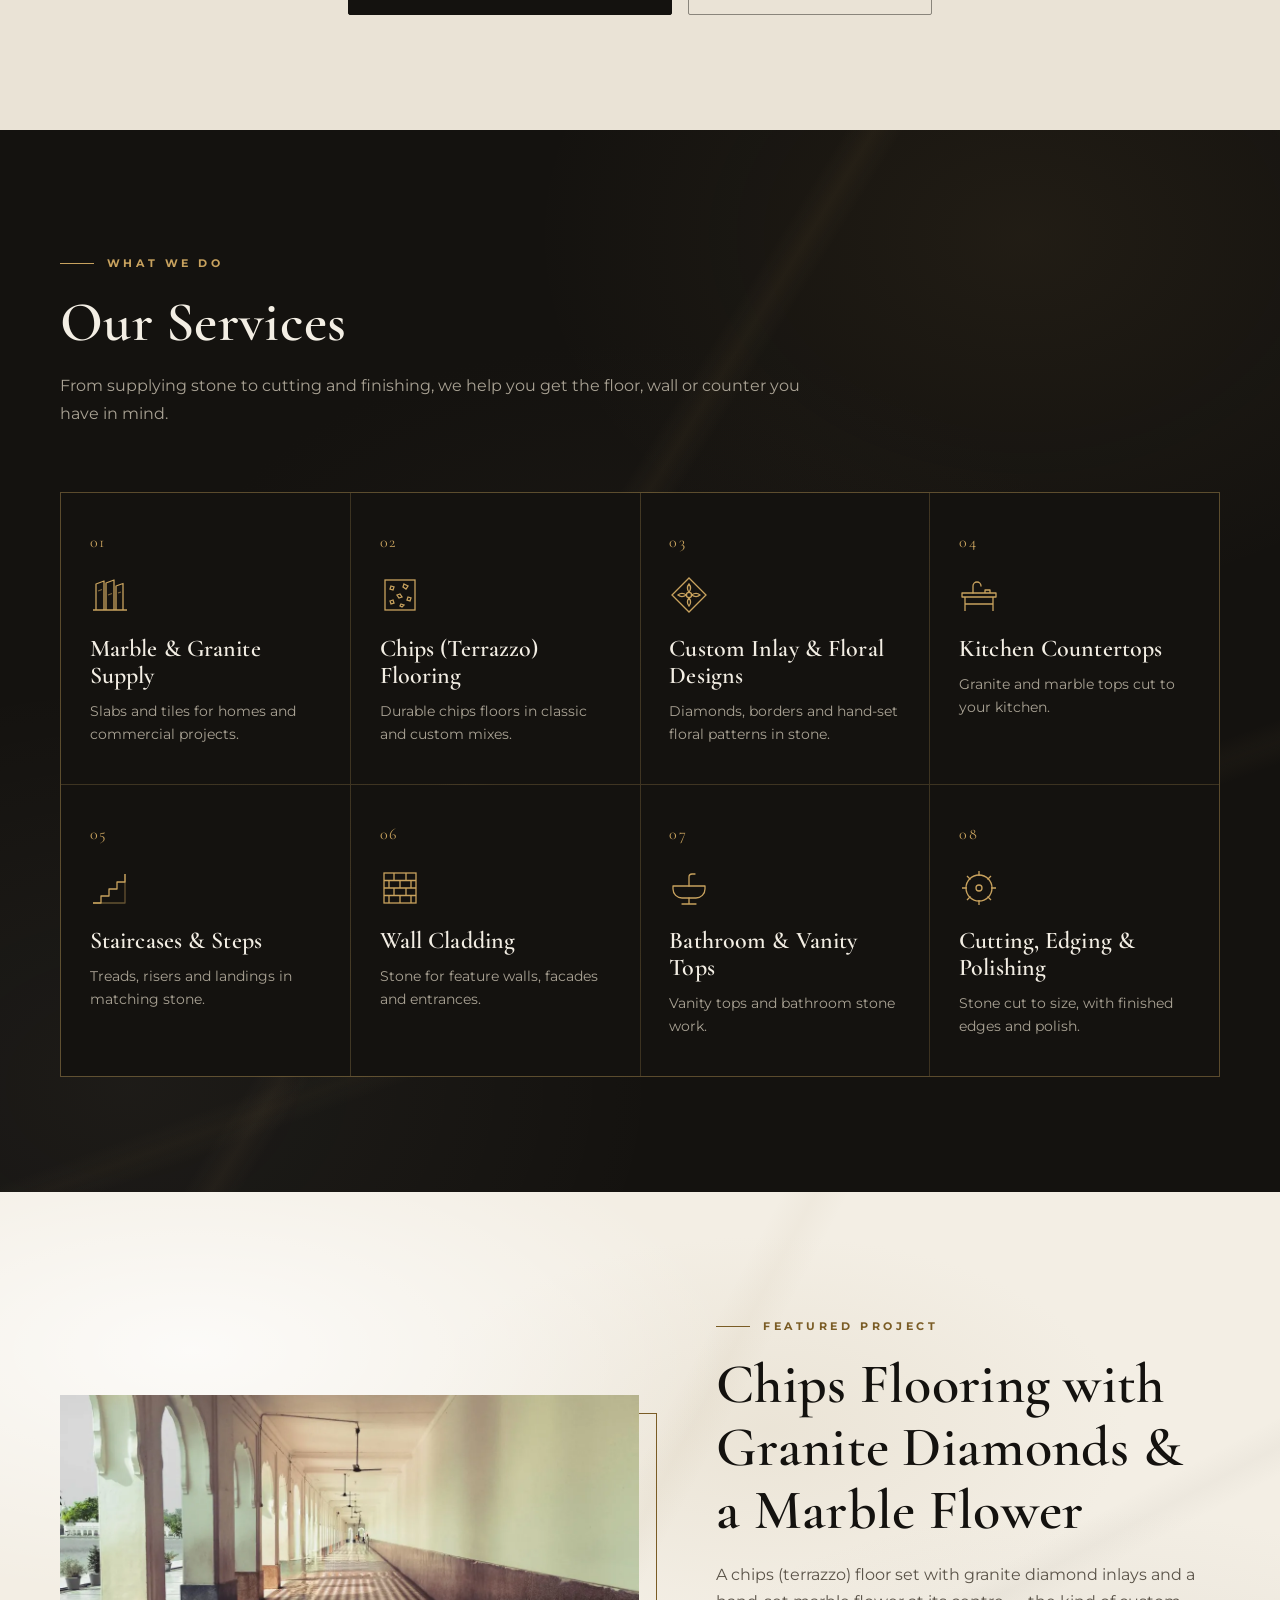
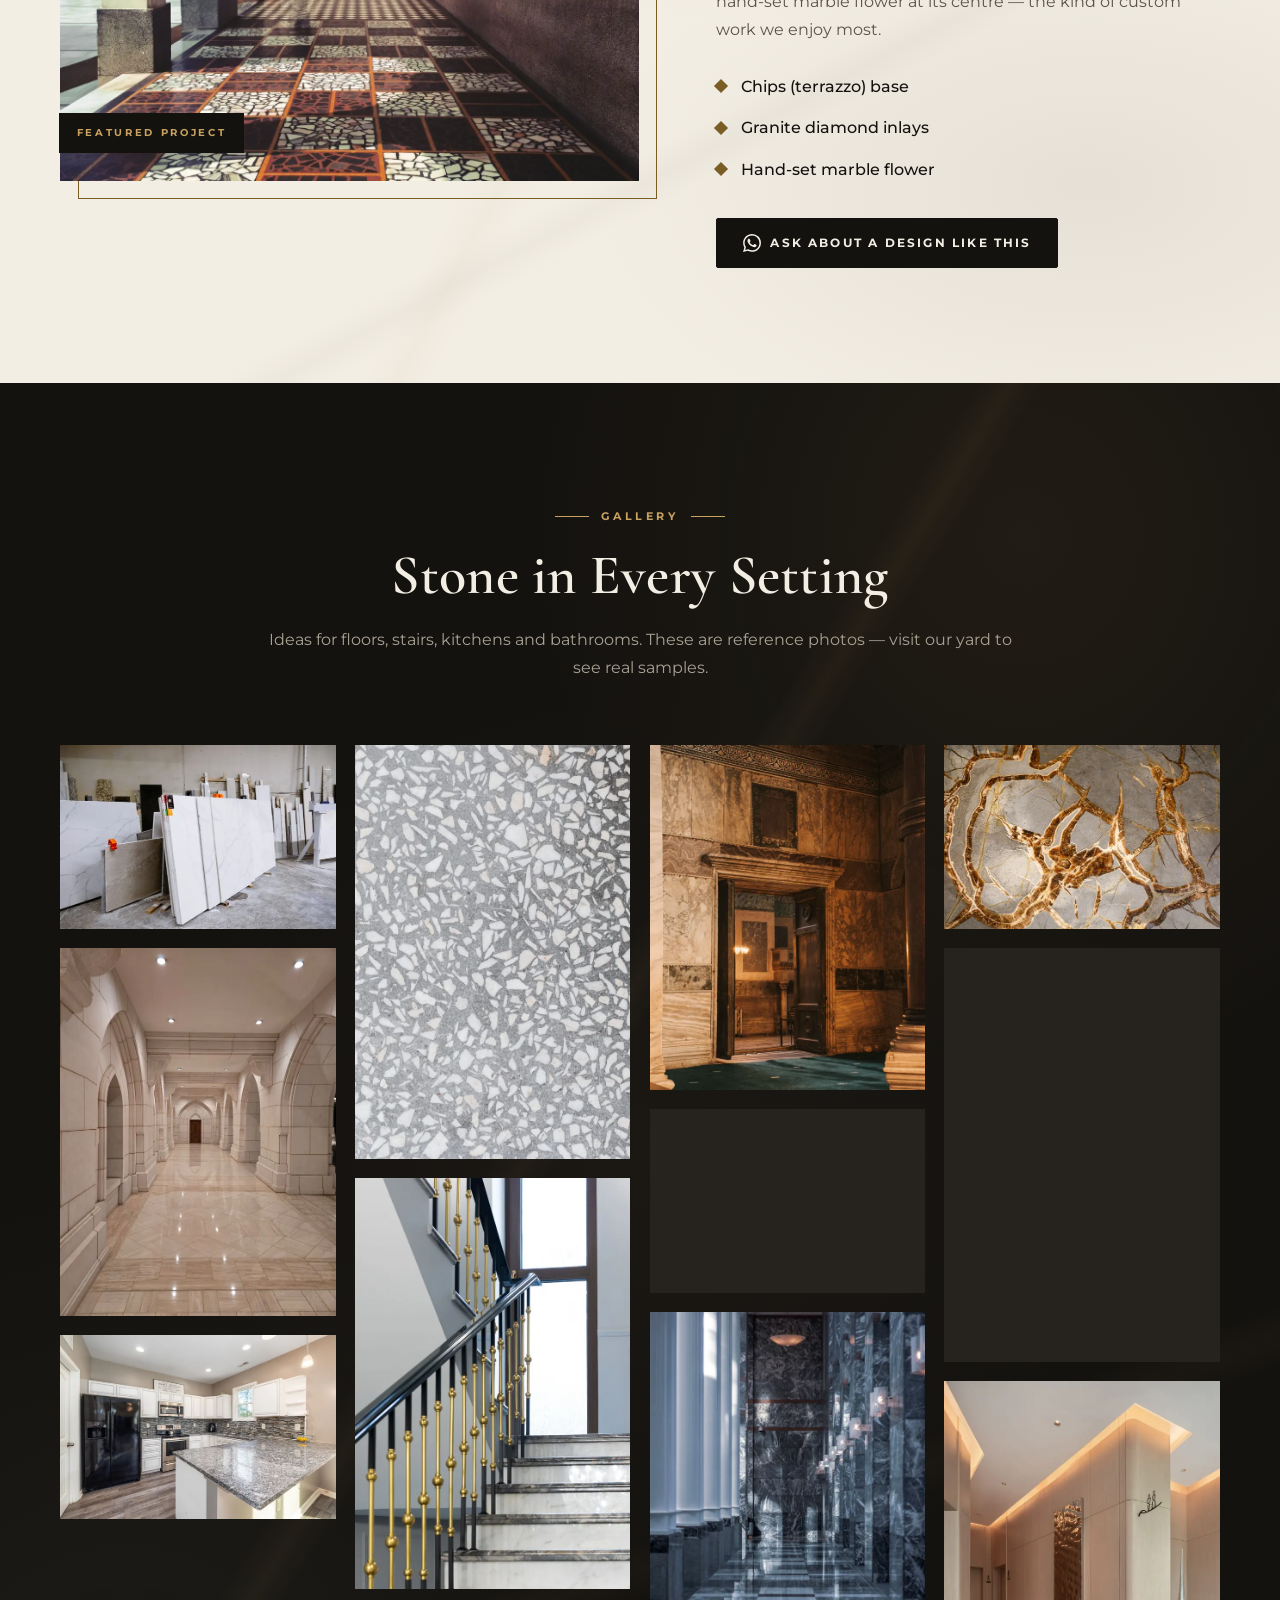
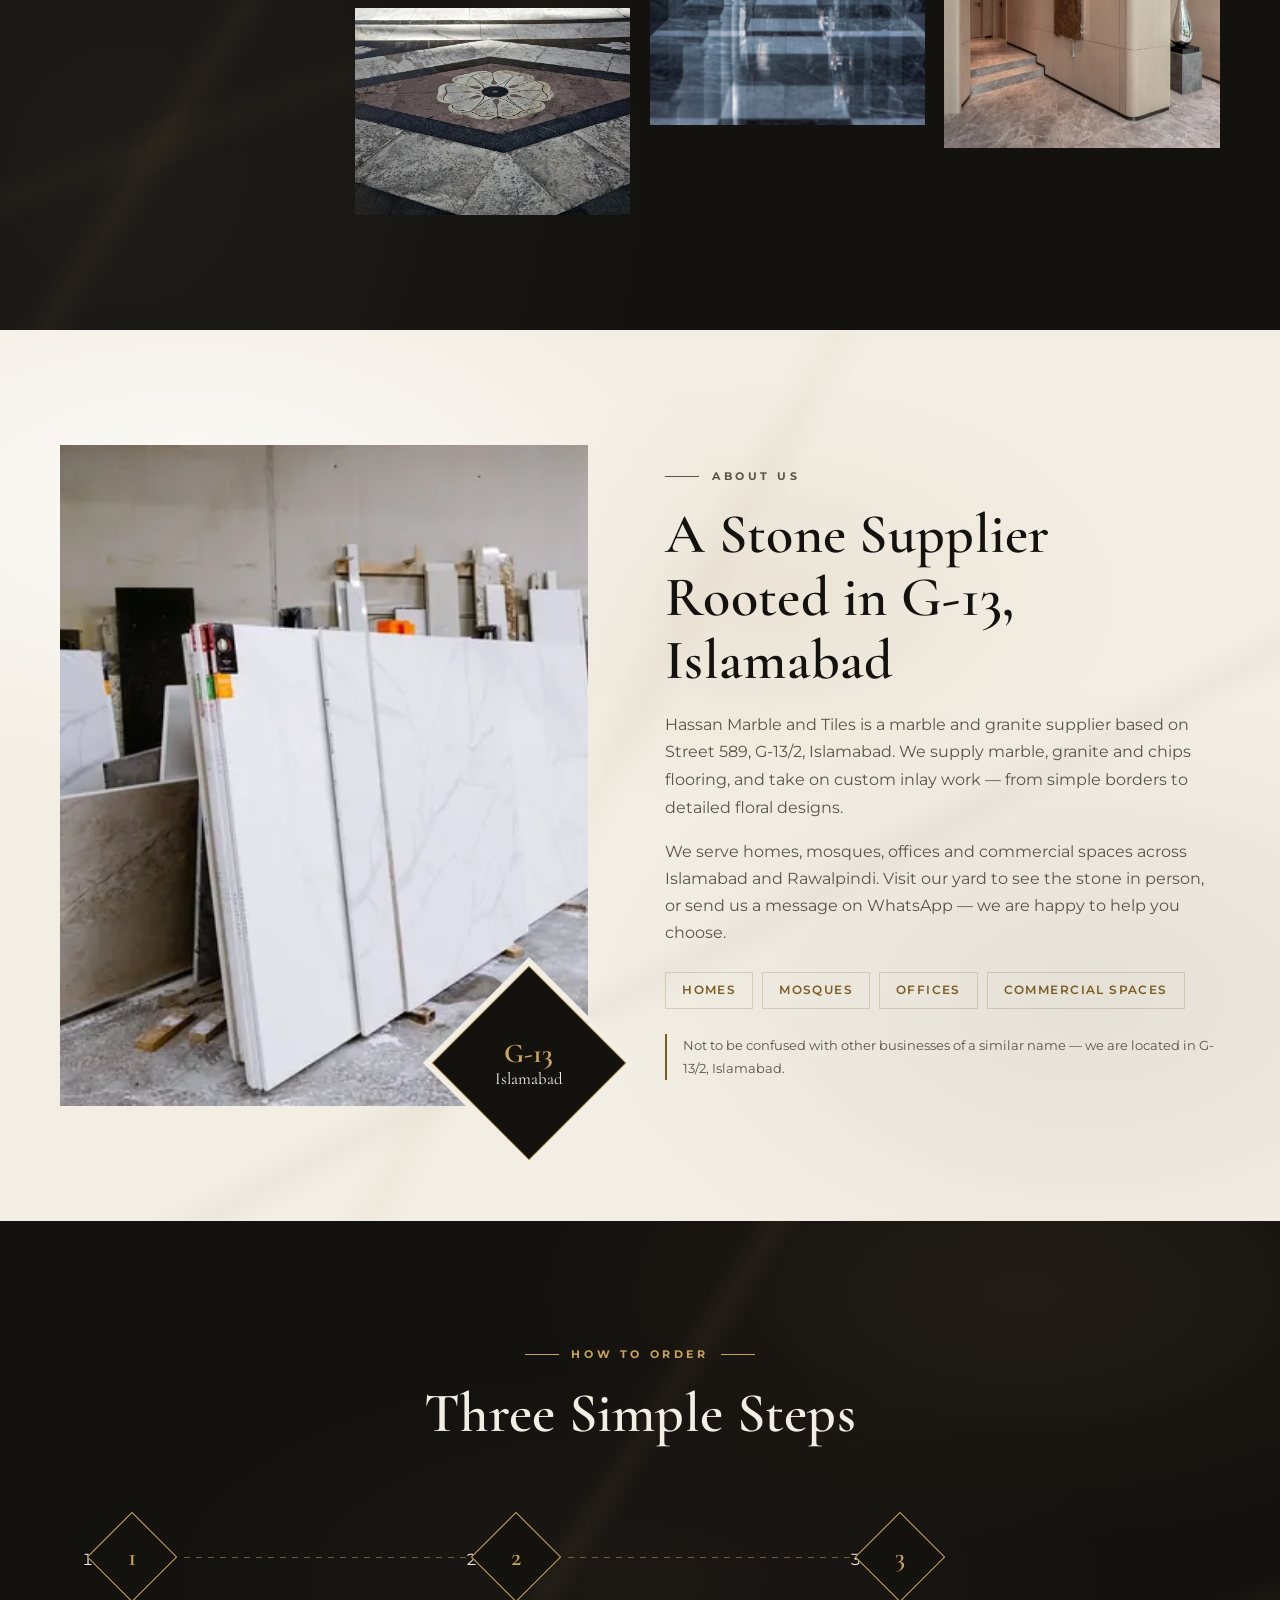
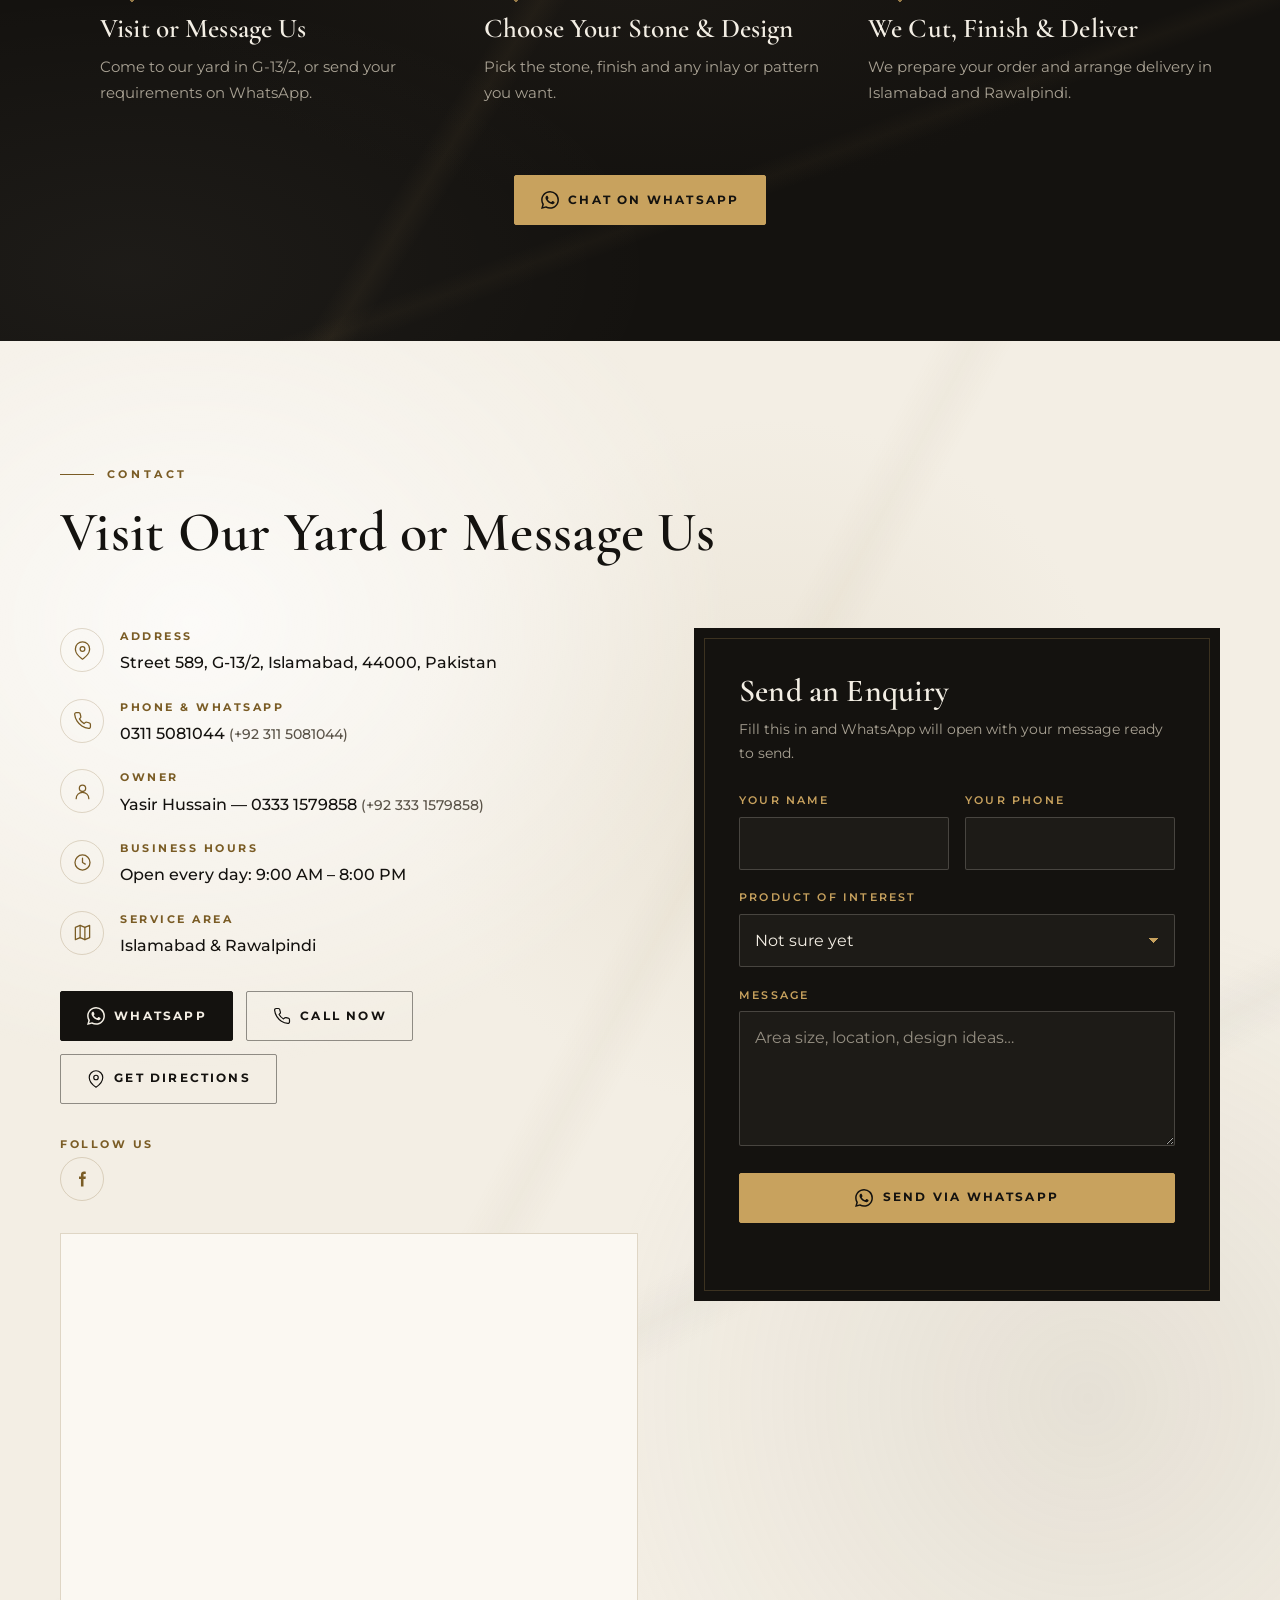
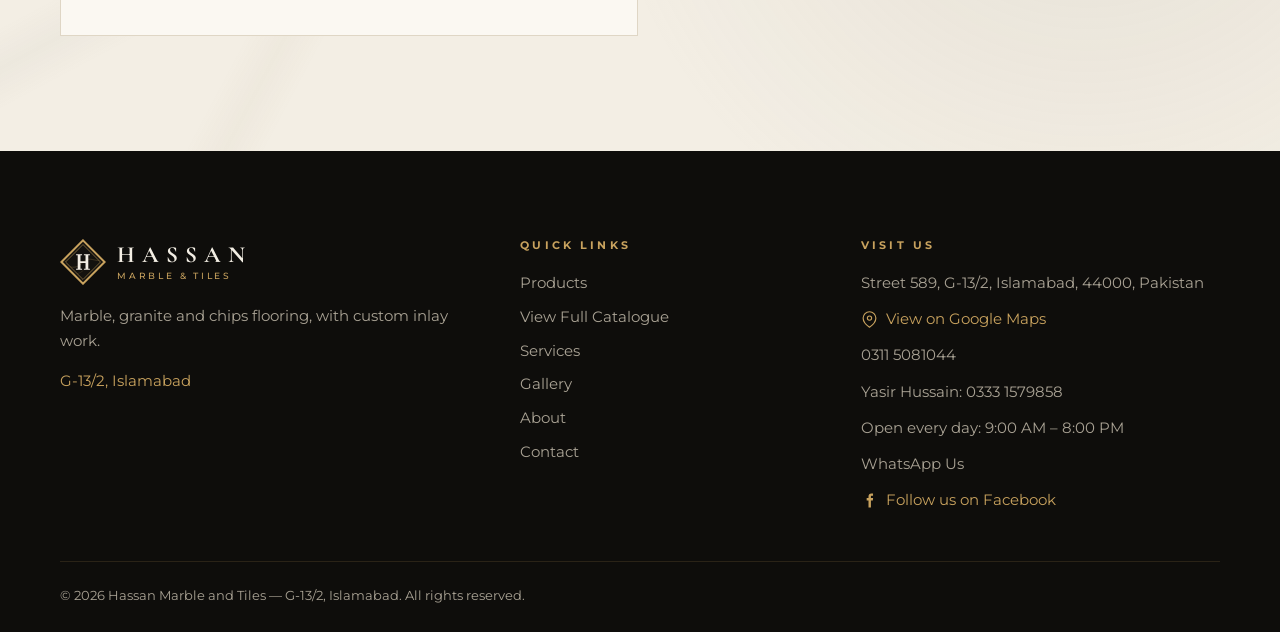
==== commit 71b71e8a: "Add Facebook page link, rename to Hassan Marble and Tiles, new signboard photo - Facebook page in co" ====
--- a/index.html
+++ b/index.html
@@ -3,8 +3,8 @@
 <head>
   <meta charset="utf-8">
   <meta name="viewport" content="width=device-width, initial-scale=1">
-  <title>Hassan Marble and Granite | Marble, Granite &amp; Chips Flooring in Islamabad (G-13)</title>
-  <meta name="description" content="Hassan Marble and Granite, Street 589, G-13/2, Islamabad — marble, granite and chips (terrazzo) flooring supplier with custom inlay work. Serving Islamabad and Rawalpindi. Call or WhatsApp 0311 5081044.">
+  <title>Hassan Marble and Tiles | Marble, Granite &amp; Chips Flooring in Islamabad (G-13)</title>
+  <meta name="description" content="Hassan Marble and Tiles, Street 589, G-13/2, Islamabad — marble, granite and chips (terrazzo) flooring supplier with custom inlay work. Serving Islamabad and Rawalpindi. Call or WhatsApp 0311 5081044.">
   <meta name="keywords" content="marble Islamabad, granite Islamabad, chips flooring Islamabad, marble supplier G-13, terrazzo flooring, marble Rawalpindi, granite countertops Islamabad">
   <meta name="theme-color" content="#14120F">
   <meta name="format-detection" content="telephone=no">
@@ -15,18 +15,18 @@
 
   <!-- Open Graph / Twitter -->
   <meta property="og:type" content="website">
-  <meta property="og:site_name" content="Hassan Marble and Granite">
-  <meta property="og:title" content="Hassan Marble and Granite | Marble, Granite &amp; Chips Flooring — G-13, Islamabad">
+  <meta property="og:site_name" content="Hassan Marble and Tiles">
+  <meta property="og:title" content="Hassan Marble and Tiles | Marble, Granite &amp; Chips Flooring — G-13, Islamabad">
   <meta property="og:description" content="Marble, granite and chips flooring with custom inlay work. Visit our yard at Street 589, G-13/2, Islamabad, or WhatsApp 0311 5081044.">
   <meta property="og:url" content="https://farooq831.github.io/hassan-marble-granite/">
   <meta property="og:image" content="https://farooq831.github.io/hassan-marble-granite/assets/images/og-image.jpg">
   <meta property="og:image:width" content="1200">
   <meta property="og:image:height" content="630">
-  <meta property="og:image:alt" content="Polished marble corridor — Hassan Marble and Granite, G-13 Islamabad">
+  <meta property="og:image:alt" content="Polished marble corridor — Hassan Marble and Tiles, G-13 Islamabad">
   <meta property="og:locale" content="en_PK">
   <meta property="og:locale:alternate" content="ur_PK">
   <meta name="twitter:card" content="summary_large_image">
-  <meta name="twitter:title" content="Hassan Marble and Granite — G-13, Islamabad">
+  <meta name="twitter:title" content="Hassan Marble and Tiles — G-13, Islamabad">
   <meta name="twitter:description" content="Marble, granite and chips flooring with custom inlay work in Islamabad &amp; Rawalpindi.">
   <meta name="twitter:image" content="https://farooq831.github.io/hassan-marble-granite/assets/images/og-image.jpg">
 
@@ -111,7 +111,7 @@
     <div class="container nav">
       <a class="brand" href="#home">
         <svg class="brand__mark" viewBox="0 0 100 100" aria-hidden="true"><use href="#logo-mark"></use></svg>
-        <span class="brand__text" lang="en"><span class="brand__name">HASSAN</span> <span class="brand__sub">MARBLE &amp; GRANITE</span></span>
+        <span class="brand__text" lang="en"><span class="brand__name">HASSAN</span> <span class="brand__sub">MARBLE &amp; TILES</span></span>
       </a>
 
       <nav class="nav__menu" id="site-menu" data-i18n-attr="aria-label:nav.label" aria-label="Main navigation">
@@ -159,7 +159,7 @@
           <span data-i18n="hero.title1">Timeless Stone.</span>
           <em data-i18n="hero.title2">Crafted for Your Space.</em>
         </h1>
-        <p class="hero__sub hero-in" style="--d:.2s" data-i18n="hero.sub">Marble • Granite • Chips Flooring | G-13, Islamabad</p>
+        <p class="hero__sub hero-in" style="--d:.2s" data-i18n="hero.sub">Marble • Granite • Chips • Tiles | G-13, Islamabad</p>
         <p class="hero__lead hero-in" style="--d:.28s" data-i18n="hero.lead">Quality marble, granite and chips flooring, with custom inlay work — supplied across Islamabad and Rawalpindi.</p>
         <div class="hero__ctas hero-in" style="--d:.36s">
           <a class="btn btn--gold" data-wa="wa.general" href="https://wa.me/923115081044" target="_blank" rel="noopener">
@@ -174,7 +174,7 @@
     <!-- ===================== TRUST STRIP ===================== -->
     <section class="trust" aria-labelledby="trust-title">
       <div class="container">
-        <h2 class="visually-hidden" id="trust-title" data-i18n="trust.heading">Why choose Hassan Marble and Granite</h2>
+        <h2 class="visually-hidden" id="trust-title" data-i18n="trust.heading">Why choose Hassan Marble and Tiles</h2>
         <ul class="trust__grid reveal">
           <li class="trust__item">
             <span class="trust__icon"><svg aria-hidden="true"><use href="#t-layers"></use></svg></span>
@@ -320,7 +320,7 @@
         <div class="about__text reveal" style="--d:.1s">
           <p class="eyebrow" data-i18n="about.eyebrow">About Us</p>
           <h2 class="section-title" id="about-title" data-i18n="about.title">A Stone Supplier Rooted in G-13, Islamabad</h2>
-          <p class="section-lead" data-i18n="about.p1">Hassan Marble and Granite is a marble and granite supplier based on Street 589, G-13/2, Islamabad. We supply marble, granite and chips flooring, and take on custom inlay work — from simple borders to detailed floral designs.</p>
+          <p class="section-lead" data-i18n="about.p1">Hassan Marble and Tiles is a marble and granite supplier based on Street 589, G-13/2, Islamabad. We supply marble, granite and chips flooring, and take on custom inlay work — from simple borders to detailed floral designs.</p>
           <p data-i18n="about.p2">We serve homes, mosques, offices and commercial spaces across Islamabad and Rawalpindi. Visit our yard to see the stone in person, or send us a message on WhatsApp — we are happy to help you choose.</p>
           <ul class="tags">
             <li data-i18n="about.tag1">Homes</li>
@@ -399,13 +399,13 @@
             <div data-requires="social" hidden style="margin-bottom:2rem">
               <span class="info__label" data-i18n="contact.follow">Follow Us</span>
               <div class="social">
-                <a data-fb data-requires="facebookUrl" hidden href="#contact" target="_blank" rel="noopener" aria-label="Facebook"><svg aria-hidden="true"><use href="#i-fb"></use></svg></a>
+                <a data-fb data-requires="facebookUrl" hidden href="https://www.facebook.com/profile.php?id=100083355431931" target="_blank" rel="noopener" aria-label="Facebook"><svg aria-hidden="true"><use href="#i-fb"></use></svg></a>
                 <a data-ig data-requires="instagramUrl" hidden href="#contact" target="_blank" rel="noopener" aria-label="Instagram"><svg aria-hidden="true"><use href="#i-ig"></use></svg></a>
               </div>
             </div>
             <div class="map">
               <iframe data-map src="https://www.google.com/maps?q=Street+589,+G-13/2,+Islamabad,+Pakistan&amp;output=embed" loading="lazy" referrerpolicy="no-referrer-when-downgrade"
-                      title="Map showing Hassan Marble and Granite, Street 589, G-13/2, Islamabad" data-i18n-attr="title:contact.mapTitle" allowfullscreen></iframe>
+                      title="Map showing Hassan Marble and Tiles, Street 589, G-13/2, Islamabad" data-i18n-attr="title:contact.mapTitle" allowfullscreen></iframe>
             </div>
           </div>
 
@@ -445,7 +445,7 @@
         <div class="footer__brand">
           <a class="brand" href="#home">
             <svg class="brand__mark" viewBox="0 0 100 100" aria-hidden="true"><use href="#logo-mark"></use></svg>
-            <span class="brand__text" lang="en"><span class="brand__name" style="color:var(--ivory)">HASSAN</span> <span class="brand__sub">MARBLE &amp; GRANITE</span></span>
+            <span class="brand__text" lang="en"><span class="brand__name" style="color:var(--ivory)">HASSAN</span> <span class="brand__sub">MARBLE &amp; TILES</span></span>
           </a>
           <p data-i18n="footer.tagline">Marble, granite and chips flooring, with custom inlay work.</p>
           <p class="ltr" style="color:var(--gold)">G-13/2, Islamabad</p>
@@ -470,11 +470,12 @@
             <span><span data-cfg="ownerName">Yasir Hussain</span>: <a class="ltr" data-tel2 href="tel:+923331579858" data-cfg="phone2">0333 1579858</a></span>
             <span data-requires="hours" hidden data-cfg="hours"></span>
             <a data-wa="wa.general" href="https://wa.me/923115081044" target="_blank" rel="noopener" data-i18n="nav.whatsapp">WhatsApp Us</a>
+            <a class="footer__map" data-fb data-requires="facebookUrl" href="https://www.facebook.com/profile.php?id=100083355431931" target="_blank" rel="noopener"><svg aria-hidden="true"><use href="#i-fb"></use></svg><span data-i18n="footer.facebook">Follow us on Facebook</span></a>
           </div>
         </div>
       </div>
       <div class="footer__bottom">
-        <p style="margin:0">© <span data-year>2026</span> <span data-cfg="businessName">Hassan Marble and Granite</span> — <span class="ltr">G-13/2, Islamabad</span>. <span data-i18n="footer.rights">All rights reserved.</span></p>
+        <p style="margin:0">© <span data-year>2026</span> <span data-cfg="businessName">Hassan Marble and Tiles</span> — <span class="ltr">G-13/2, Islamabad</span>. <span data-i18n="footer.rights">All rights reserved.</span></p>
       </div>
     </div>
   </footer>
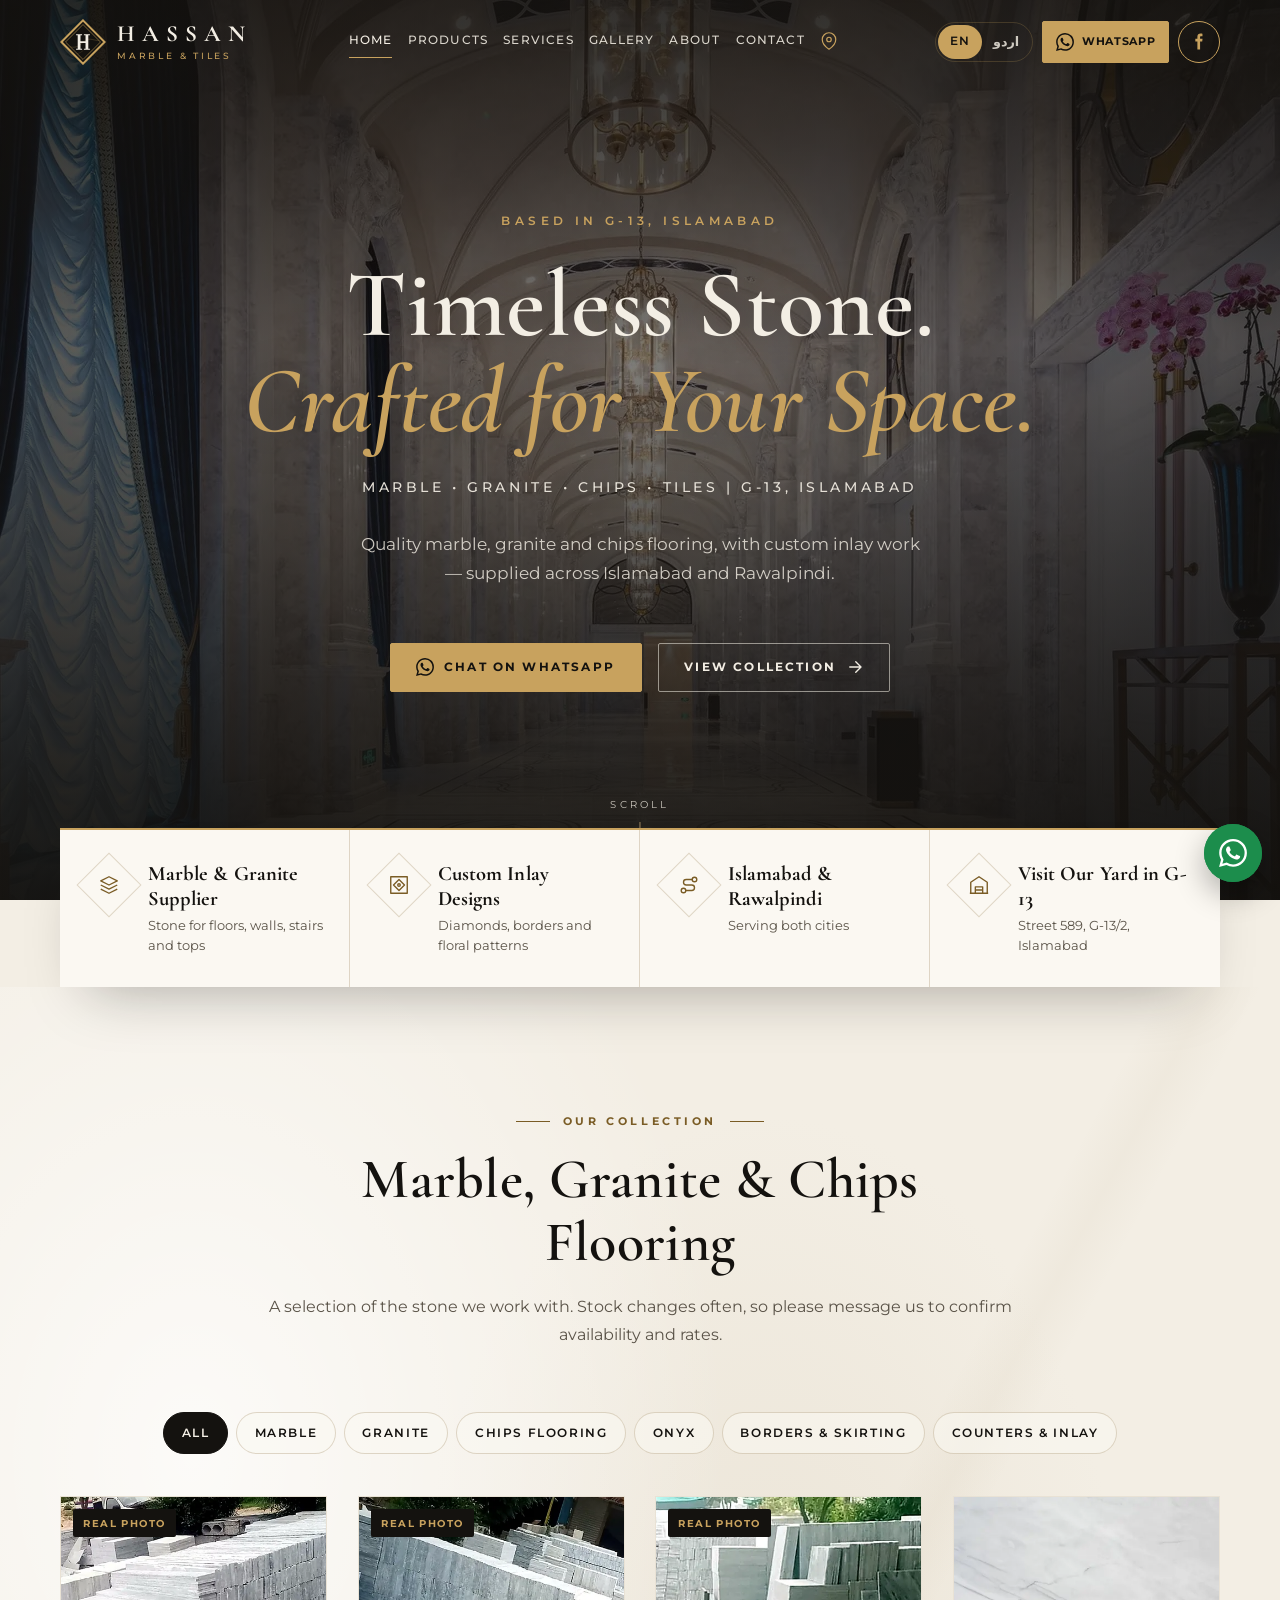
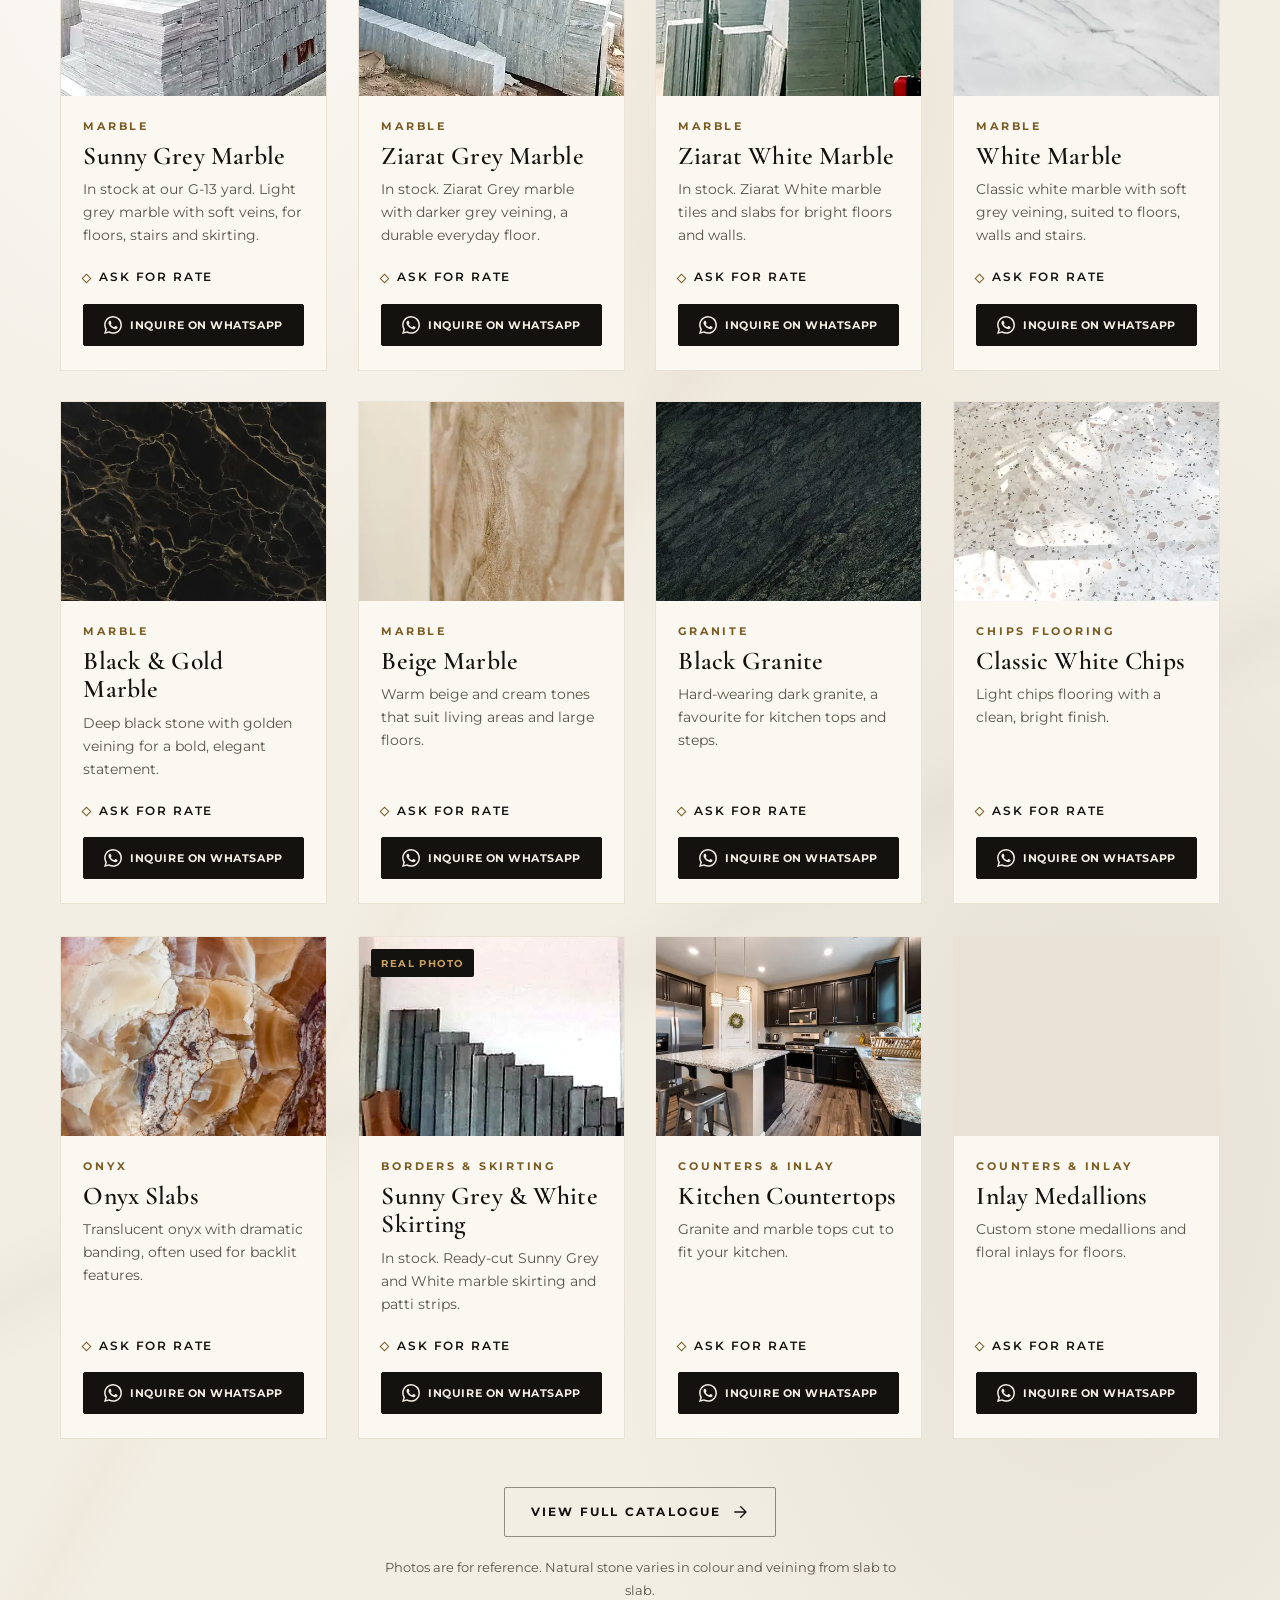
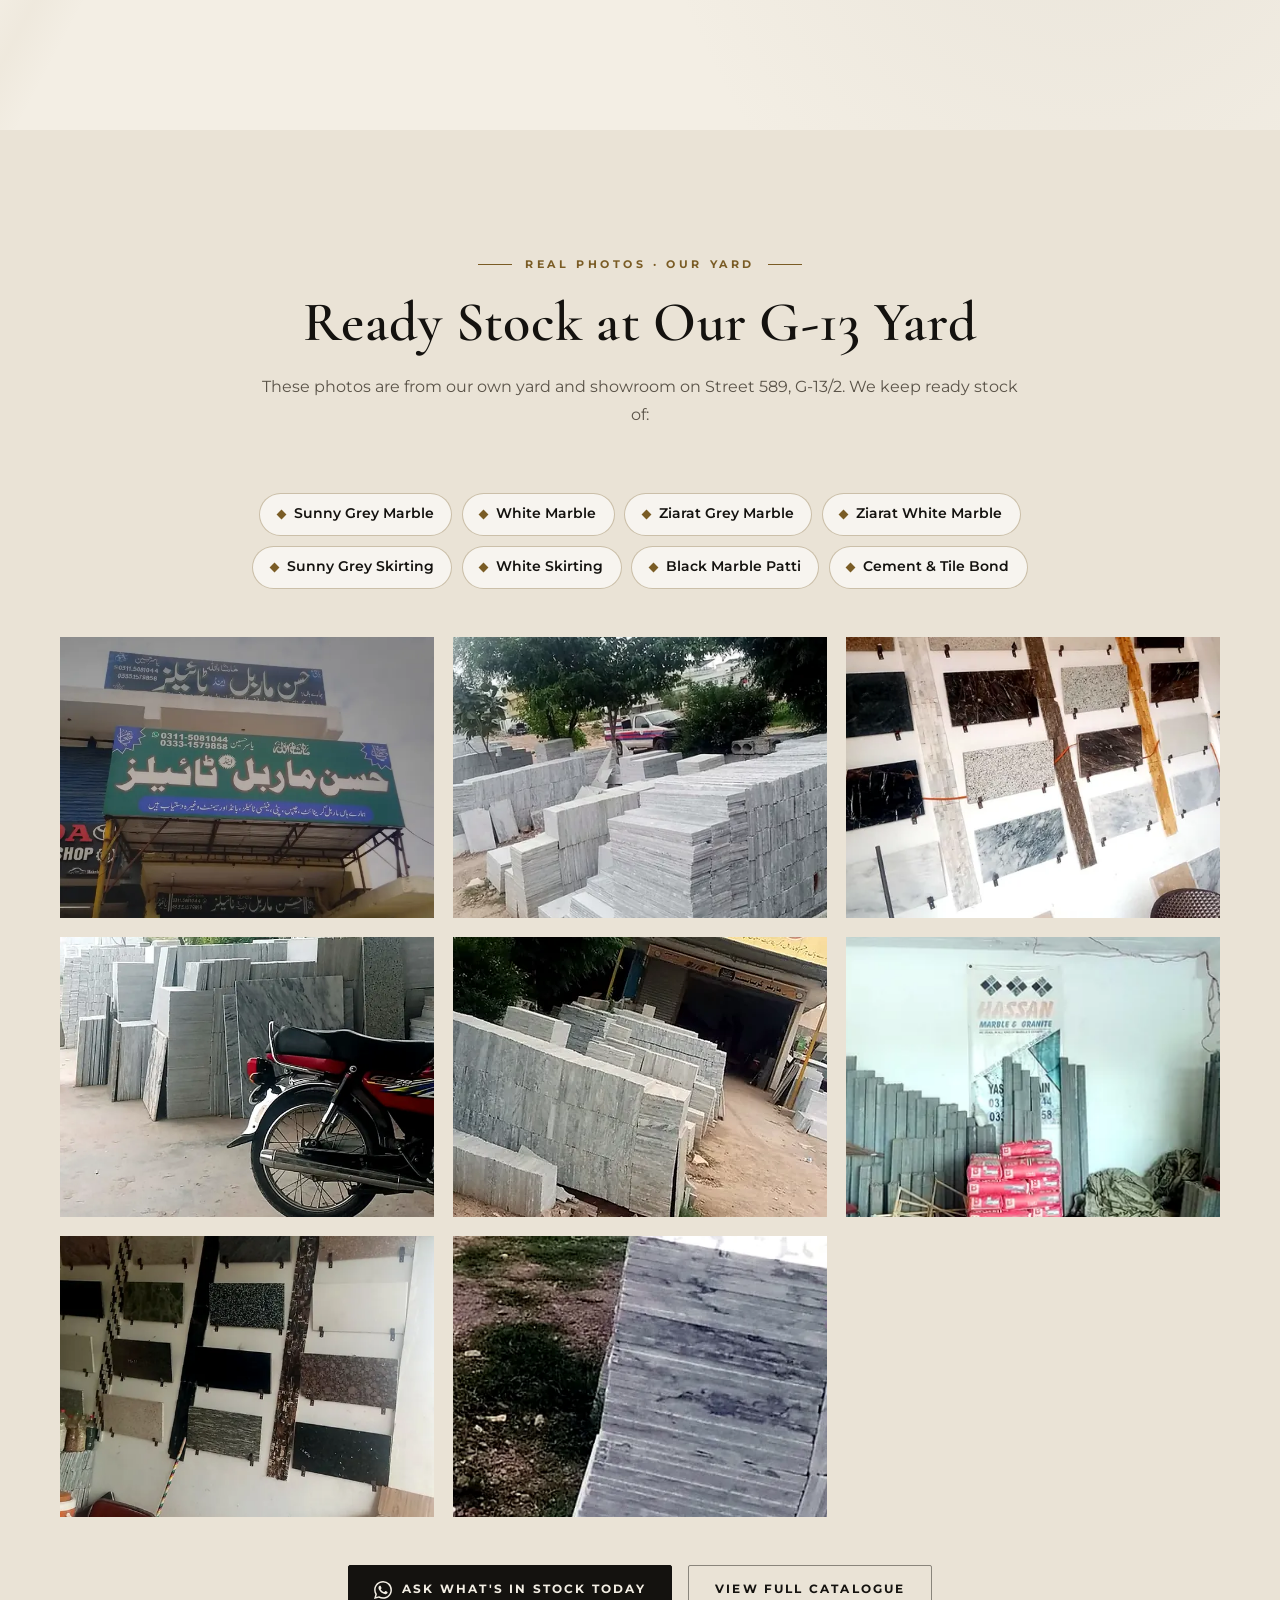
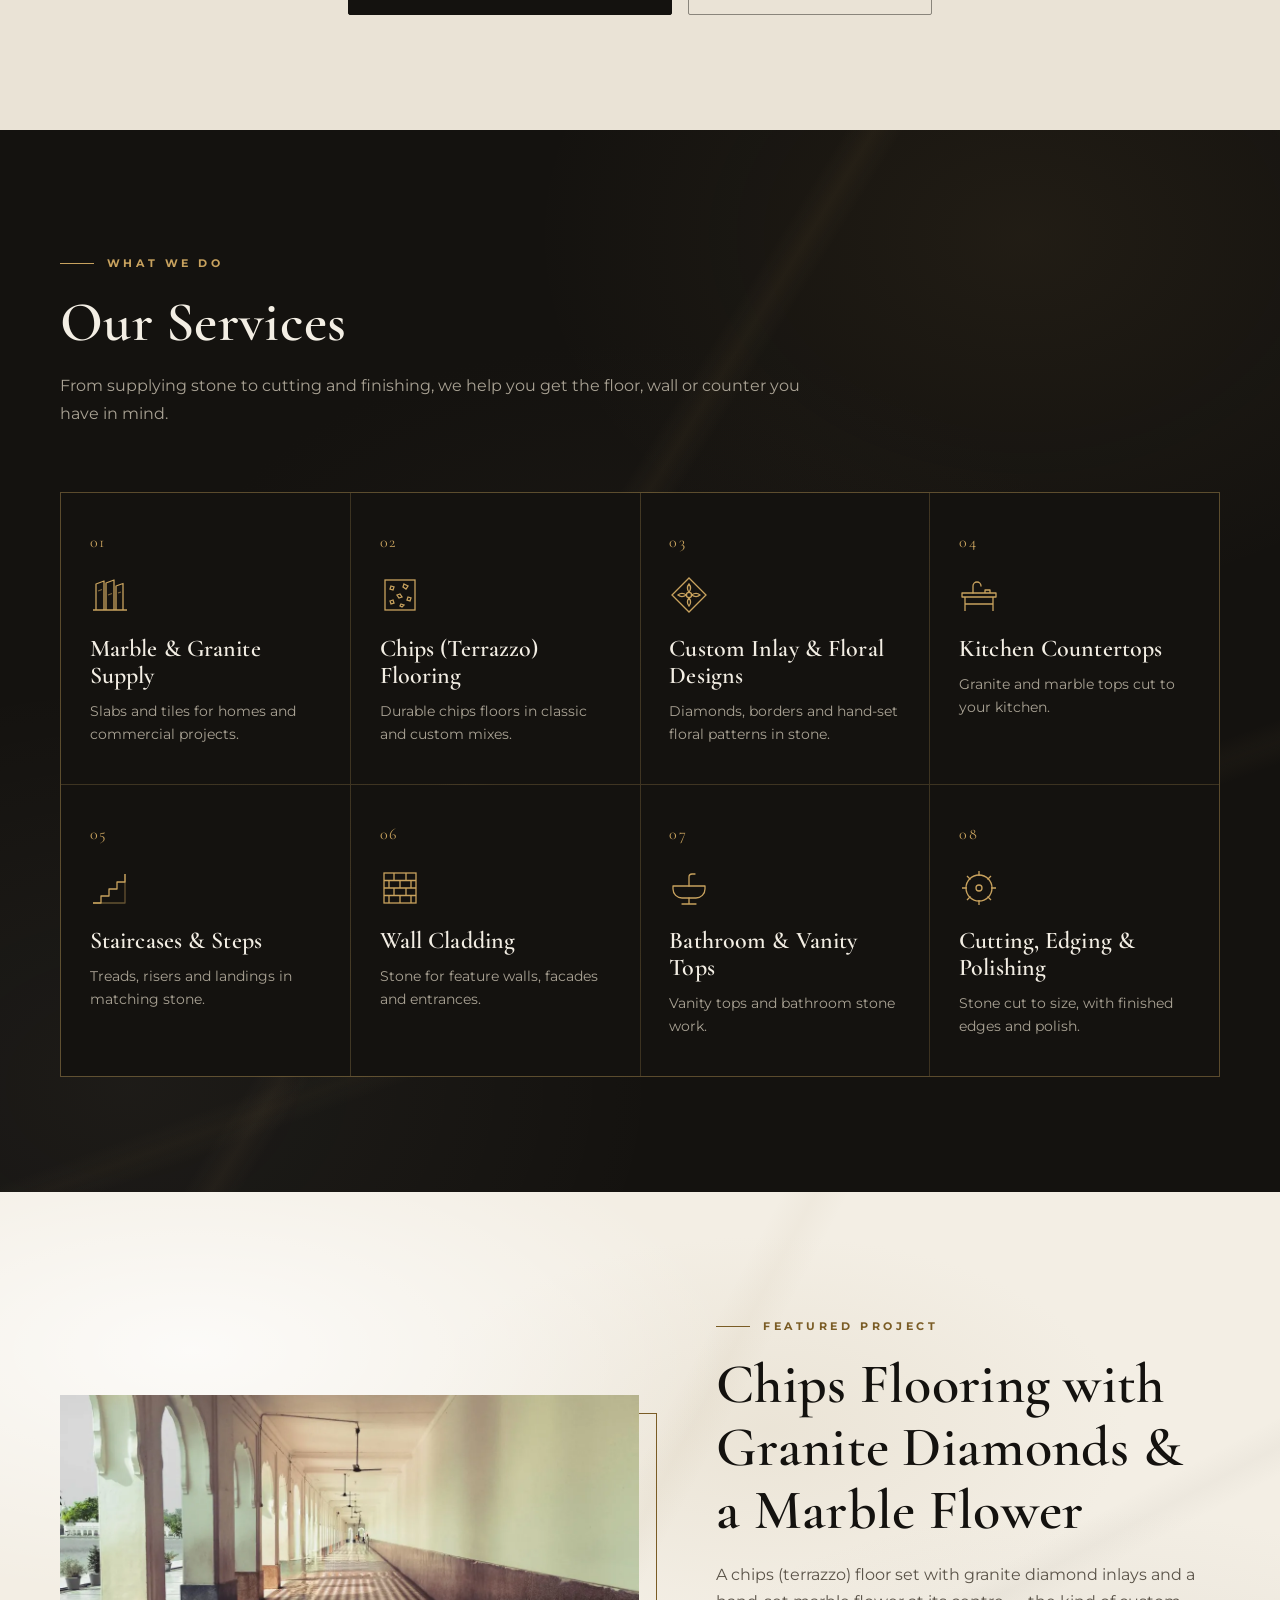
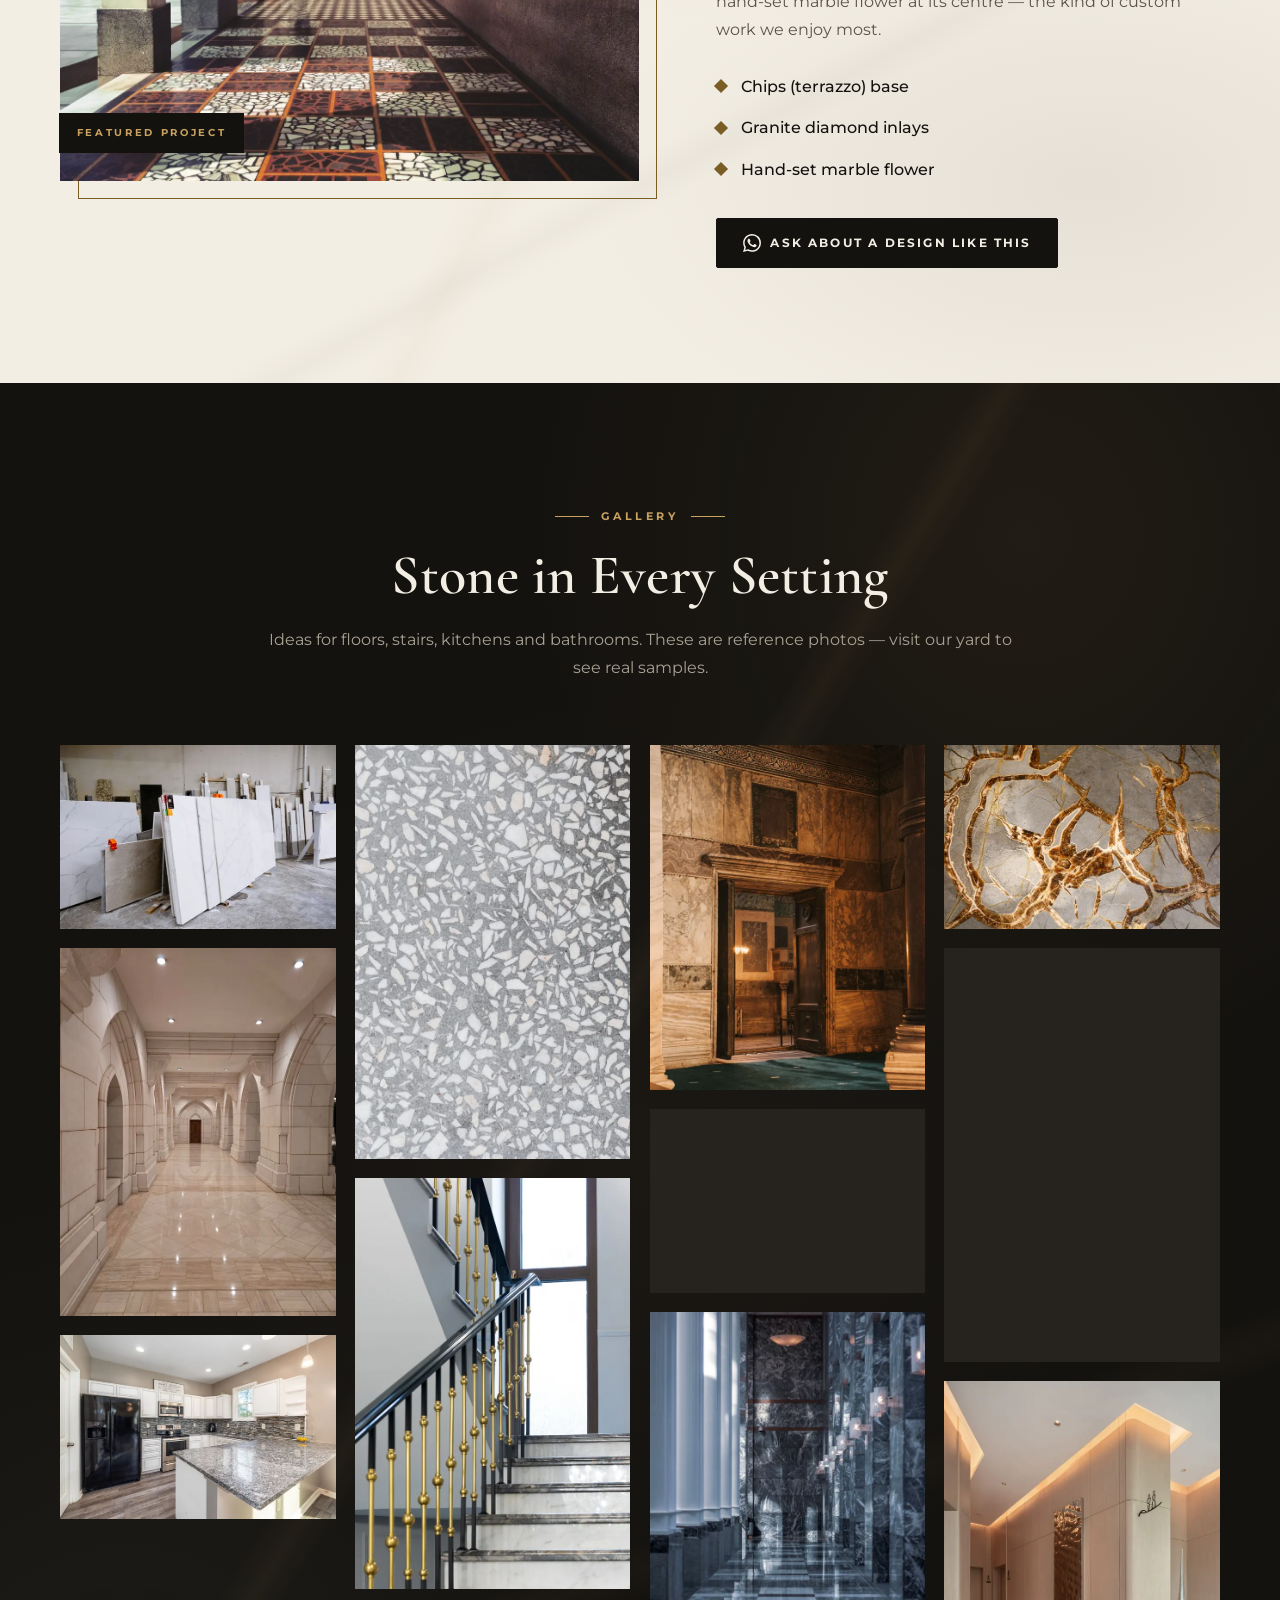
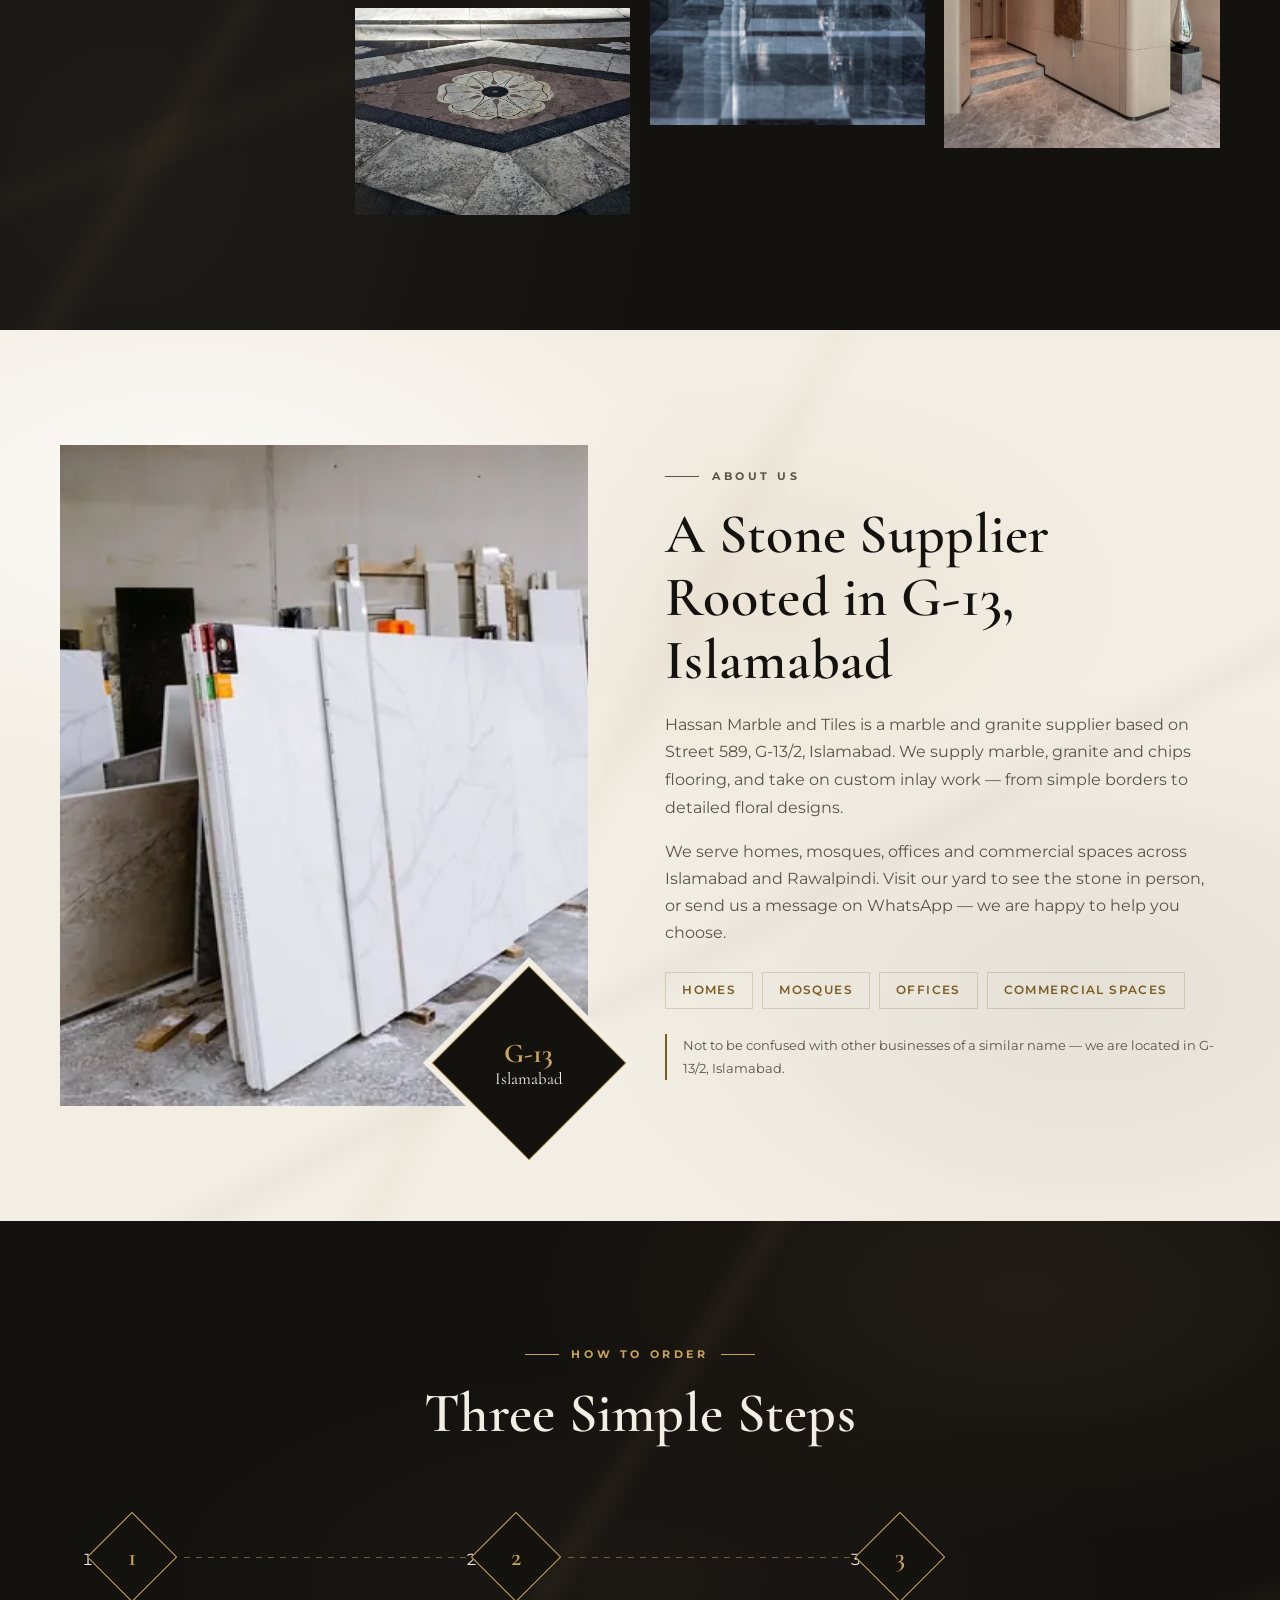
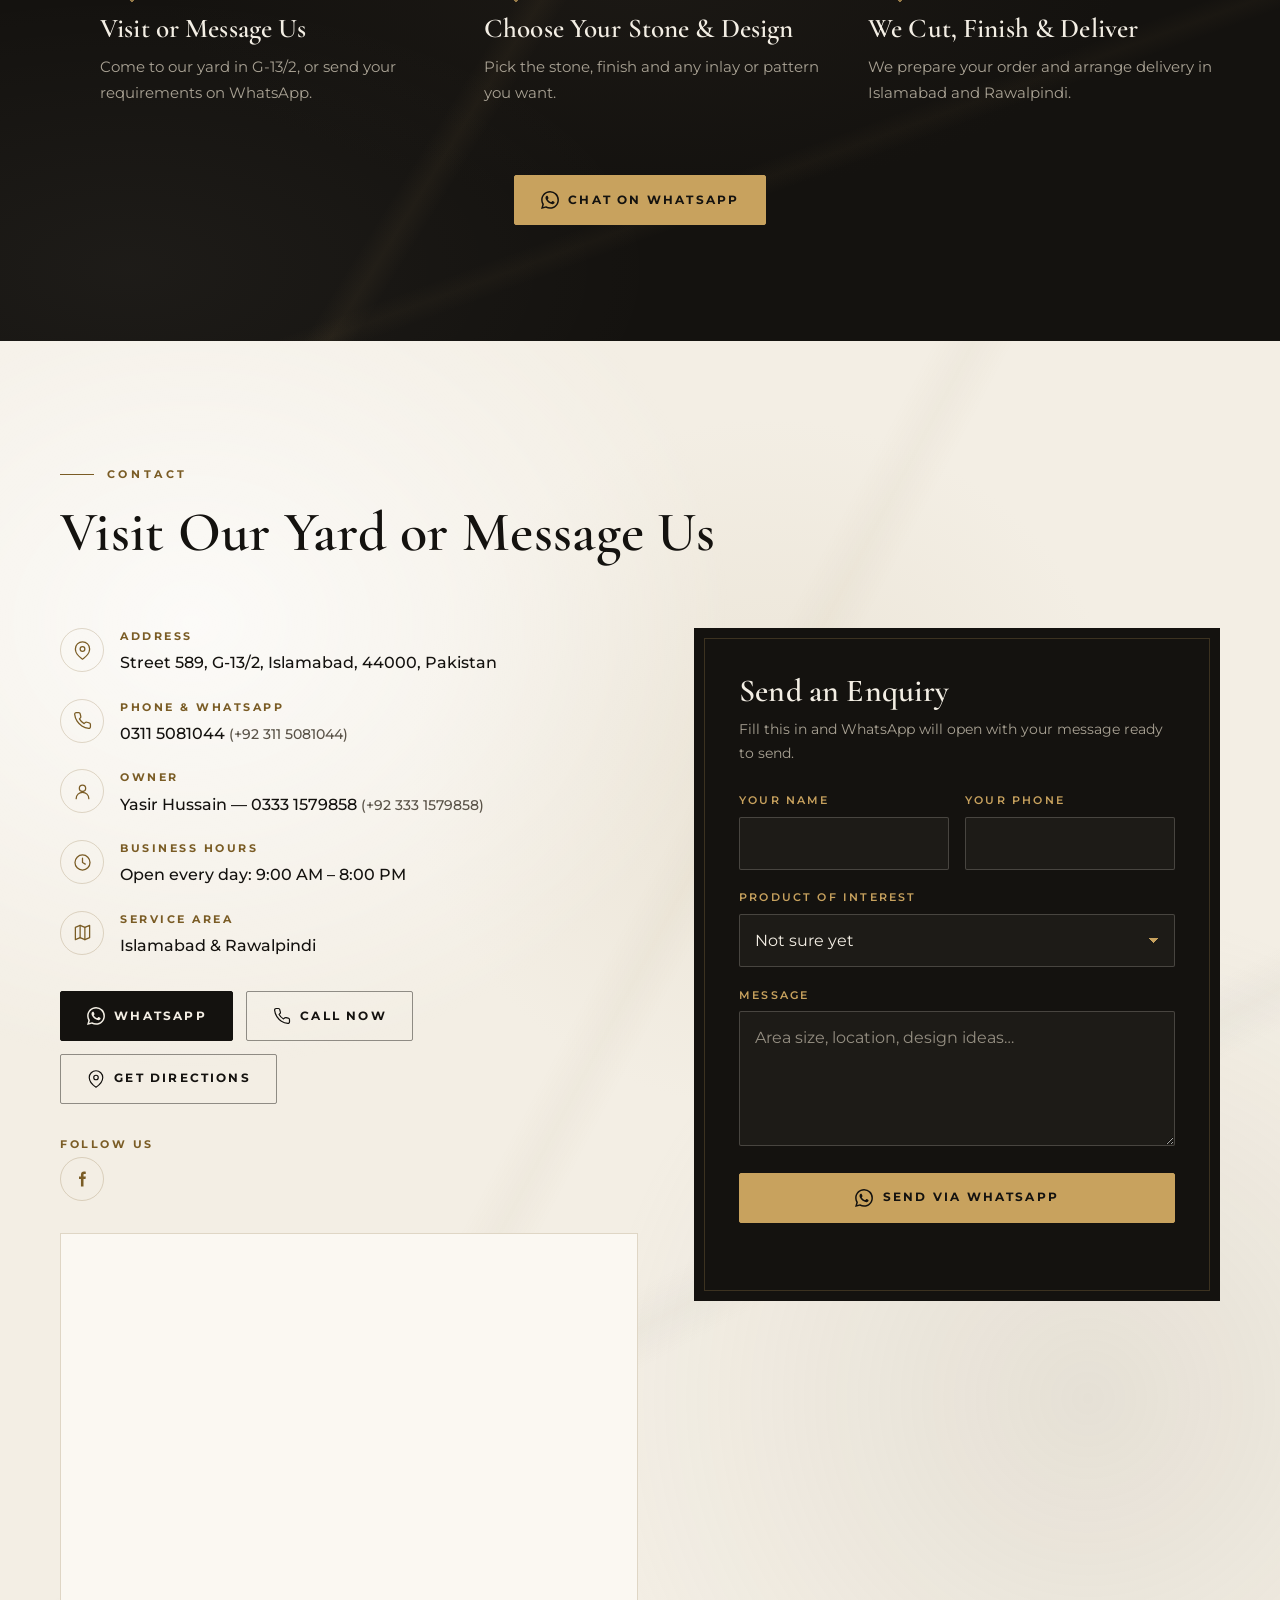
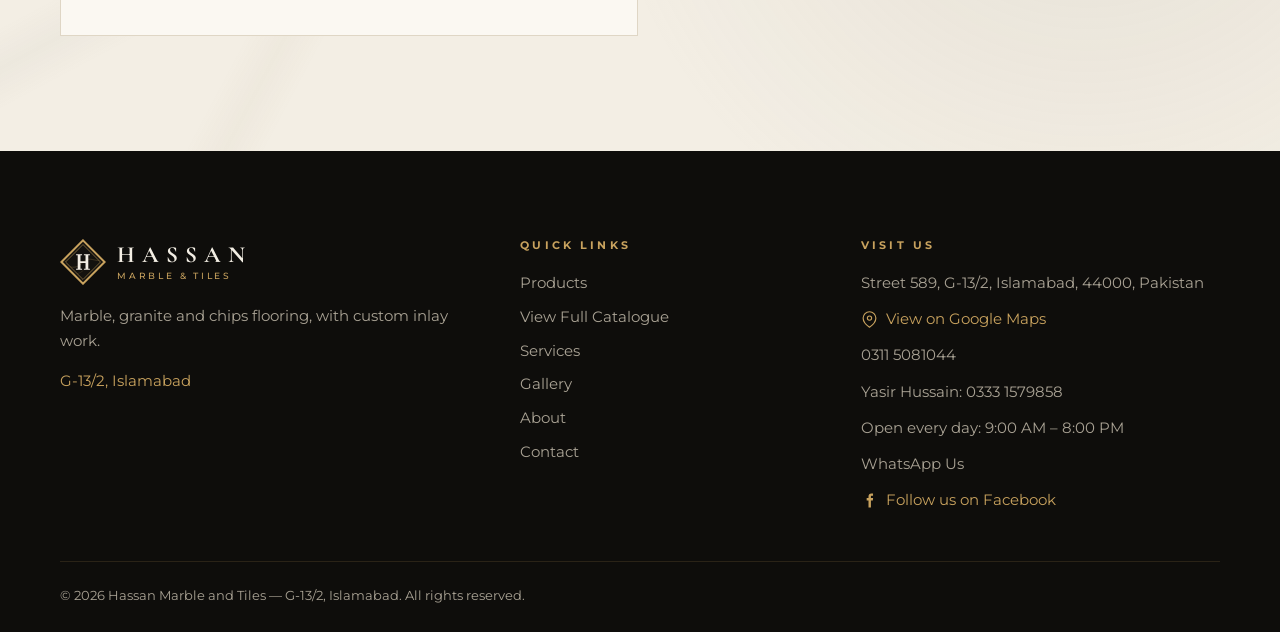
==== commit f1254d31: "Add Facebook button to navbar, use facebook.com/hassanmarbletiles, move site URL to hassan-marble-ti" ====
--- a/index.html
+++ b/index.html
@@ -9,17 +9,17 @@
   <meta name="theme-color" content="#14120F">
   <meta name="format-detection" content="telephone=no">
 
-  <link rel="canonical" href="https://farooq831.github.io/hassan-marble-granite/">
-  <link rel="alternate" hreflang="en" href="https://farooq831.github.io/hassan-marble-granite/">
-  <link rel="alternate" hreflang="x-default" href="https://farooq831.github.io/hassan-marble-granite/">
+  <link rel="canonical" href="https://farooq831.github.io/hassan-marble-tiles/">
+  <link rel="alternate" hreflang="en" href="https://farooq831.github.io/hassan-marble-tiles/">
+  <link rel="alternate" hreflang="x-default" href="https://farooq831.github.io/hassan-marble-tiles/">
 
   <!-- Open Graph / Twitter -->
   <meta property="og:type" content="website">
   <meta property="og:site_name" content="Hassan Marble and Tiles">
   <meta property="og:title" content="Hassan Marble and Tiles | Marble, Granite &amp; Chips Flooring — G-13, Islamabad">
   <meta property="og:description" content="Marble, granite and chips flooring with custom inlay work. Visit our yard at Street 589, G-13/2, Islamabad, or WhatsApp 0311 5081044.">
-  <meta property="og:url" content="https://farooq831.github.io/hassan-marble-granite/">
-  <meta property="og:image" content="https://farooq831.github.io/hassan-marble-granite/assets/images/og-image.jpg">
+  <meta property="og:url" content="https://farooq831.github.io/hassan-marble-tiles/">
+  <meta property="og:image" content="https://farooq831.github.io/hassan-marble-tiles/assets/images/og-image.jpg">
   <meta property="og:image:width" content="1200">
   <meta property="og:image:height" content="630">
   <meta property="og:image:alt" content="Polished marble corridor — Hassan Marble and Tiles, G-13 Islamabad">
@@ -28,7 +28,7 @@
   <meta name="twitter:card" content="summary_large_image">
   <meta name="twitter:title" content="Hassan Marble and Tiles — G-13, Islamabad">
   <meta name="twitter:description" content="Marble, granite and chips flooring with custom inlay work in Islamabad &amp; Rawalpindi.">
-  <meta name="twitter:image" content="https://farooq831.github.io/hassan-marble-granite/assets/images/og-image.jpg">
+  <meta name="twitter:image" content="https://farooq831.github.io/hassan-marble-tiles/assets/images/og-image.jpg">
 
   <link rel="icon" href="favicon.svg" type="image/svg+xml">
   <link rel="icon" href="favicon.ico" sizes="32x32">
@@ -127,6 +127,9 @@
         <a class="btn btn--gold nav__menu-wa" data-wa="wa.general" href="https://wa.me/923115081044" target="_blank" rel="noopener">
           <svg aria-hidden="true"><use href="#i-wa"></use></svg><span data-i18n="nav.whatsapp">WhatsApp Us</span>
         </a>
+        <a class="btn btn--ghost-light nav__menu-fb" data-fb href="https://www.facebook.com/hassanmarbletiles/" target="_blank" rel="noopener">
+          <svg aria-hidden="true"><use href="#i-fb"></use></svg><span>Facebook</span>
+        </a>
       </nav>
 
       <div class="nav__actions">
@@ -135,8 +138,9 @@
           <button type="button" data-lang="ur" aria-pressed="false" lang="ur">اردو</button>
         </div>
         <a class="btn btn--gold btn--sm nav__wa" data-wa="wa.general" href="https://wa.me/923115081044" target="_blank" rel="noopener">
-          <svg aria-hidden="true"><use href="#i-wa"></use></svg><span data-i18n="nav.whatsapp">WhatsApp Us</span>
+          <svg aria-hidden="true"><use href="#i-wa"></use></svg><span data-i18n="contact.wa">WhatsApp</span>
         </a>
+        <a class="nav__fb" data-fb href="https://www.facebook.com/hassanmarbletiles/" target="_blank" rel="noopener" aria-label="Facebook" title="Facebook"><svg aria-hidden="true"><use href="#i-fb"></use></svg></a>
         <button type="button" class="burger" aria-expanded="false" aria-controls="site-menu" data-i18n-attr="aria-label:menu.open" aria-label="Open menu"><span></span></button>
       </div>
     </div>
@@ -399,7 +403,7 @@
             <div data-requires="social" hidden style="margin-bottom:2rem">
               <span class="info__label" data-i18n="contact.follow">Follow Us</span>
               <div class="social">
-                <a data-fb data-requires="facebookUrl" hidden href="https://www.facebook.com/profile.php?id=100083355431931" target="_blank" rel="noopener" aria-label="Facebook"><svg aria-hidden="true"><use href="#i-fb"></use></svg></a>
+                <a data-fb data-requires="facebookUrl" hidden href="https://www.facebook.com/hassanmarbletiles/" target="_blank" rel="noopener" aria-label="Facebook"><svg aria-hidden="true"><use href="#i-fb"></use></svg></a>
                 <a data-ig data-requires="instagramUrl" hidden href="#contact" target="_blank" rel="noopener" aria-label="Instagram"><svg aria-hidden="true"><use href="#i-ig"></use></svg></a>
               </div>
             </div>
@@ -470,7 +474,7 @@
             <span><span data-cfg="ownerName">Yasir Hussain</span>: <a class="ltr" data-tel2 href="tel:+923331579858" data-cfg="phone2">0333 1579858</a></span>
             <span data-requires="hours" hidden data-cfg="hours"></span>
             <a data-wa="wa.general" href="https://wa.me/923115081044" target="_blank" rel="noopener" data-i18n="nav.whatsapp">WhatsApp Us</a>
-            <a class="footer__map" data-fb data-requires="facebookUrl" href="https://www.facebook.com/profile.php?id=100083355431931" target="_blank" rel="noopener"><svg aria-hidden="true"><use href="#i-fb"></use></svg><span data-i18n="footer.facebook">Follow us on Facebook</span></a>
+            <a class="footer__map" data-fb data-requires="facebookUrl" href="https://www.facebook.com/hassanmarbletiles/" target="_blank" rel="noopener"><svg aria-hidden="true"><use href="#i-fb"></use></svg><span data-i18n="footer.facebook">Follow us on Facebook</span></a>
           </div>
         </div>
       </div>
--- a/css/main.css
+++ b/css/main.css
@@ -222,6 +222,11 @@
 .lang-switch button[data-lang="ur"] { font-family: "Noto Nastaliq Urdu", var(--sans); letter-spacing: 0; font-size: .8rem; }
 .lang-switch button[aria-pressed="true"] { background: var(--gold); color: var(--charcoal); }
 .nav__wa { display: none; }
+.nav__wa.btn--sm { letter-spacing: .1em; padding-inline: .95rem; gap: .5rem; }
+/* round Facebook button beside WhatsApp; fills Facebook blue on hover */
+.nav__fb { display: none; width: 42px; height: 42px; flex: none; place-items: center; border-radius: 50%; border: 1px solid var(--gold); color: var(--gold); transition: background-color .3s var(--ease), border-color .3s var(--ease), color .3s var(--ease), transform .3s var(--ease); }
+.nav__fb svg { width: 19px; height: 19px; }
+.nav__fb:hover { background: #1877F2; border-color: #1877F2; color: #fff; transform: translateY(-2px); }
 
 /* Animated hamburger */
 .burger { width: 46px; height: 46px; display: grid; place-items: center; border: 1px solid var(--line-dark); border-radius: 50%; }
@@ -272,6 +277,7 @@
 
 @media (min-width: 640px) {
   .nav__wa { display: inline-flex; }
+  .nav__fb { display: grid; }
 }
 @media (max-width: 399.98px) {
   .brand__name { font-size: 1.2rem; letter-spacing: .22em; }
@@ -282,8 +288,15 @@
 }
 @media (min-width: 1100px) {
   .nav__menu { display: flex; align-items: center; }
-  .nav__menu .nav__menu-wa { display: none; }
+  .nav__menu .nav__menu-wa, .nav__menu .nav__menu-fb { display: none; }
   .burger { display: none; }
+}
+/* small laptops: tighten the bar so WhatsApp + Facebook still fit */
+@media (min-width: 1100px) and (max-width: 1299.98px) {
+  .nav__links { gap: .95rem; }
+  .nav__link { letter-spacing: .1em; }
+  .nav__actions { gap: .55rem; }
+  .nav__wa.btn--sm { padding-inline: .8rem; letter-spacing: .06em; }
 }
 
 /* 7. HERO ------------------------------------------------------------- */
